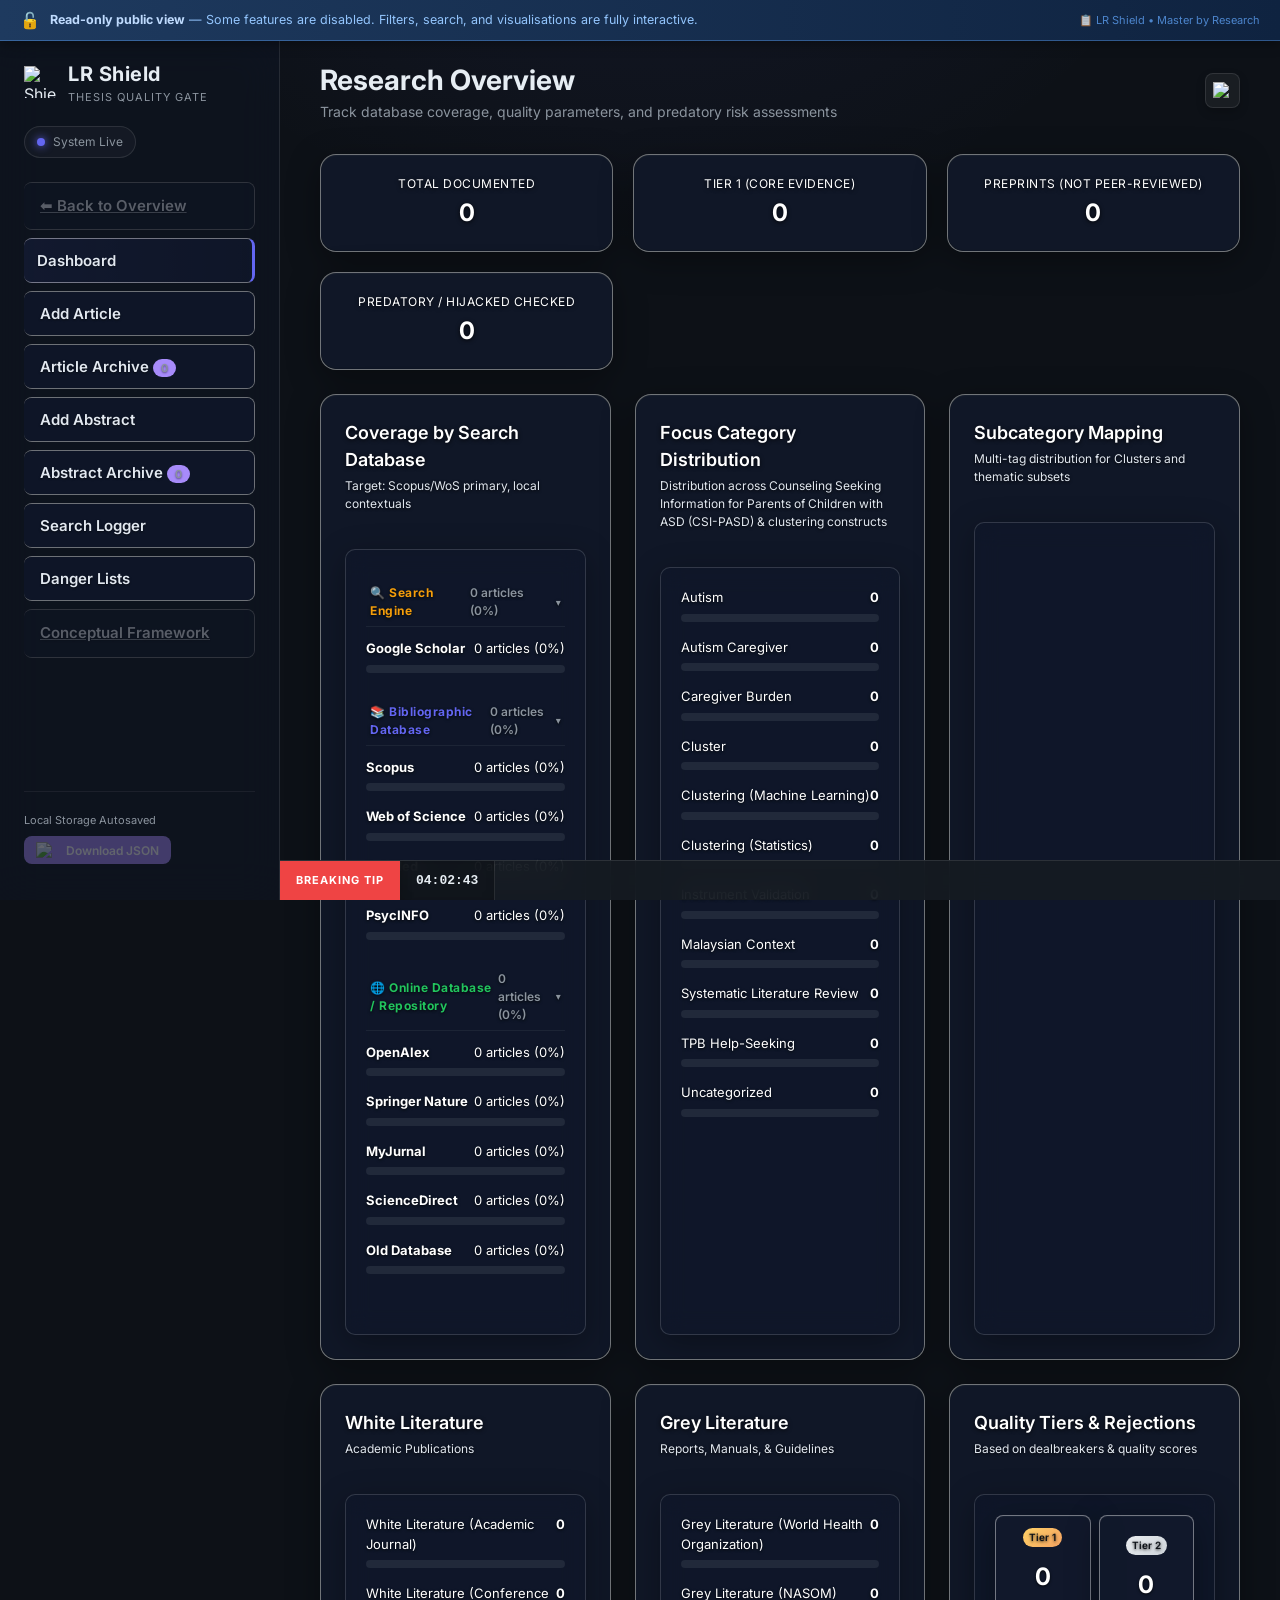
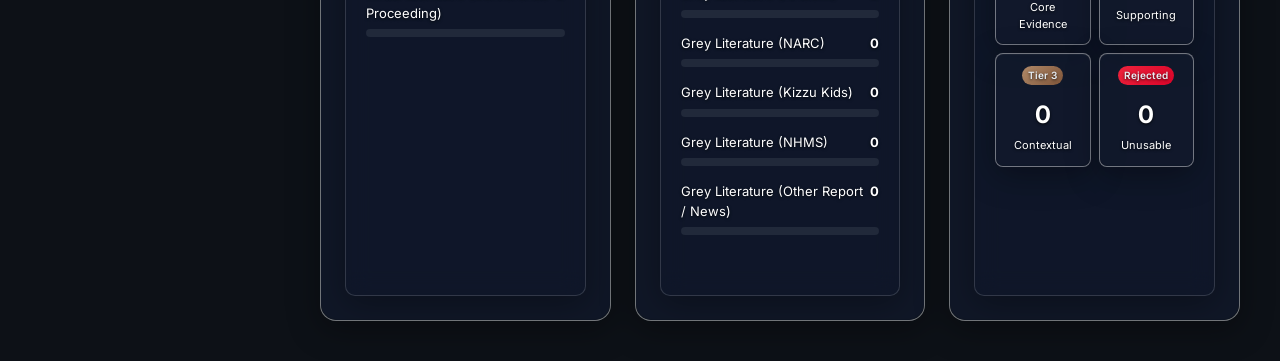
==== docs/index.html @ 157d252a "Force public docs to clear localStorage cache on load to ensure it displays auto_import.js data" ====
<!DOCTYPE html>
<html lang="en">
<head>
  <meta charset="UTF-8">
  <meta name="viewport" content="width=device-width, initial-scale=1.0">
  <meta name="description" content="LR Shield â€” Literature Review Quality Gatekeeper for systematic review screening, abstract management, and PRISMA flow tracking for Master by Research.">
  <meta name="theme-color" content="#0d1117">
  <link rel="dns-prefetch" href="https://cdnjs.cloudflare.com">
  <link rel="dns-prefetch" href="https://fonts.gstatic.com">
  <link rel="dns-prefetch" href="https://images.unsplash.com">
  <title>[Public] LR Shield - Safety & Quality Dashboard</title>
  <!-- Google Fonts -->
  <link rel="preconnect" href="https://fonts.googleapis.com">
  <link rel="preconnect" href="https://fonts.gstatic.com" crossorigin>
  <link href="https://fonts.googleapis.com/css2?family=Inter:wght@300;400;500;600;700&family=Outfit:wght@400;500;600;700;800&family=Ubuntu:wght@300;400;500;700&display=swap" rel="stylesheet">
  <!-- Stylesheet -->
  <script type="module" crossorigin>(function(){const e=document.createElement("link").relList;if(e&&e.supports&&e.supports("modulepreload"))return;for(const n of document.querySelectorAll('link[rel="modulepreload"]'))t(n);new MutationObserver(n=>{for(const i of n)if(i.type==="childList")for(const c of i.addedNodes)c.tagName==="LINK"&&c.rel==="modulepreload"&&t(c)}).observe(document,{childList:!0,subtree:!0});function a(n){const i={};return n.integrity&&(i.integrity=n.integrity),n.referrerPolicy&&(i.referrerPolicy=n.referrerPolicy),n.crossOrigin==="use-credentials"?i.credentials="include":n.crossOrigin==="anonymous"?i.credentials="omit":i.credentials="same-origin",i}function t(n){if(n.ep)return;n.ep=!0;const i=a(n);fetch(n.href,i)}})();const H=["arXiv","bioRxiv","medRxiv","PsyArXiv","SSRN","Research Square","Zenodo","Preprints.org","OSF Preprints"],F=["Academic Journals","Academic Publications","Academic Research Journals","Science Domain","Science Publishing Group","SciencePG","Sciencedomain International","WSEAS","David Publishing","OMICS Publishing Group","OMICS International","i-Manager Publications","Integrated Publishing Association","International Academic Journals","International Digital Organization for Scientific Information","IDOSI","International Journal of Scientific Research","International Journal of Research","International Journal of Advanced Research","Journal of Scientific Research and Reports","Lambert Academic Publishing","Pensee Journal","Research India Publications","Hikari Ltd","Innovare Academic Sciences","AENSI","American-Eurasian Network for Scientific Information","Global Journals Inc.","Apex Journal","Blue Eyes Intelligence Engineering","Bonfring","Clute Institute","InTechOpen","Kalyan Publishers","Medwell Journals","NobleResearch Publisher","Sciedu Press","Sphinxs Education","Zant World Press","Macrothink Institute","EconJournals","Allied Academies","Open Access Library","OALib","Austin Publishing Group","Baishideng Publishing Group","Biomedical Informatics","BioMed Research International","CENIM","Center for Promoting Ideas","Centre for Info Bio Technology","Universal Journal of Education","Horizon Research Publishing","HRMS","HRMARS"],U=["Jokull Journal","Sylwan","Wulfenia","Afinidad","Terapevticheskii Arkhiv","Kardioliya","Voprosy Kurortologii","Revue Scientifique","La PensÃ©e","Bothalia","Kisna","Caspian Journal of Applied Sciences","Management Science Letters","Information Sciences Letters","Cadernos de Geografia","Interciencia","Adalia","Emergencias","Pediatrics International (Fake)","Journal of Technology (Fake)","Texas Journal of Science (Fake)","Mitteilungen Klosterneuburg (Fake)","National Academy Science Letters (Fake)","Bradia","Vitae"],q=(window.AUTO_DATABASES||["Scopus","Web of Science","PubMed","PsycINFO","Springer Nature","MyJurnal","Google Scholar","OpenAlex"]),_=(window.AUTO_CATEGORIES||["World Health Organization (WHO)","National Autism Society of Malaysia (NASOM)","National Autism Resource Centre (NARC)","Kizzu Kids","Autism","Autism Caregiver","Clustering (Machine Learning)","Clustering (Statistics)","Malaysian Context","PDFs","TPB Help-Seeking","Virtual Counseling","Systematic Literature Review","Caregiver Burden"]),G=[{id:"log-1",query:'("autism" OR "ASD") AND ("caregiver" OR "parent") AND ("cluster analysis" OR "profiling")',database:"Scopus",date:"2026-06-01",results:142,notes:"Primary search string for caregiver phenotypes."},{id:"log-2",query:'("theory of planned behavior" OR "TPB") AND ("counseling" OR "help-seeking") AND ("caregiver")',database:"PubMed",date:"2026-06-02",results:68,notes:"Help-seeking constructs validation search."}],W=[{id:"q1",text:"Journal verified in Scopus/WoS/DOAJ",type:"indicator"},{id:"q2",text:"Not on Beall's List or hijacked journal list",type:"dealbreaker"},{id:"q3",text:"Not retracted (checked Retraction Watch)",type:"dealbreaker"},{id:"q4",text:"Author affiliations verified (legitimate institution)",type:"indicator"},{id:"q5",text:"Peer-reviewed (not a preprint server)",type:"dealbreaker"},{id:"q6",text:"Sample size adequate for methods used (n &ge; 150 recommended for clustering)",type:"indicator"},{id:"q7",text:"Statistical assumptions reported (normality, multi-collinearity, etc.)",type:"indicator"},{id:"q8",text:"Effect sizes reported (not just p-values)",type:"indicator"},{id:"q9",text:"Instruments validated for target population (e.g., Counseling Seeking Information for Parents of Children with ASD (CSI-PASD) 27-item)",type:"indicator"},{id:"q10",text:"Limitations honestly discussed",type:"indicator"},{id:"q11",text:"Recency: Published within last 10 years (or classic/foundational)",type:"indicator"}];let d=[],f=[],y={predatoryList:[...F],hijackedList:[...U],preprintList:[...H]},m={identified:250,otherSources:10,duplicatesRemoved:40,excluded:150,fullTextExcluded:45};function K(o,e){const a=[];let t,n,i;for(t=0;t<=o.length;t++)a[t]=[t];for(n=0;n<=e.length;n++)a[0][n]=n;for(t=1;t<=o.length;t++)for(n=1;n<=e.length;n++)i=o[t-1]===e[n-1]?0:1,a[t][n]=Math.min(a[t-1][n]+1,a[t][n-1]+1,a[t-1][n-1]+i);return a[o.length][e.length]}function k(o,e){const a=o.toLowerCase().trim(),t=e.toLowerCase().trim();if(a===t)return 100;const n=Math.max(a.length,t.length);if(n===0)return 100;const i=K(a,t);return(n-i)/n*100}function C(o){if(!o)return{status:"safe",reason:""};const e=o.trim().toLowerCase();for(const a of y.preprintList)if(e.includes(a.toLowerCase())||k(e,a)>85)return{status:"warning",reason:`Preprint Server detected (${a}). Marked as non-peer-reviewed by default.`};for(const a of y.hijackedList)if(e.includes(a.toLowerCase())||k(e,a)>85)return{status:"danger",reason:`Matches known hijacked journal: "${a}".`};for(const a of y.predatoryList)if(e.includes(a.toLowerCase())||k(e,a)>85)return{status:"danger",reason:`Matches Beall's List publisher registry: "${a}".`};return{status:"safe",reason:"Journal not found in predatory or hijacked registries."}}function M(o){const e=o.length,a=o.includes("q2"),t=o.includes("q3"),n=o.includes("q5");let i="Reject",c="";return!a||!t?(i="Reject",c="Violates critical safety dealbreakers (predatory or retracted status). Unusable in thesis."):n?e>=9?(i="Tier 1 (Core)",c="High quality primary literature. Highly suitable for central evidence (RO1/RO2/RO3)."):e>=6?(i="Tier 2 (Supporting)",c="Moderate quality evidence. Suitable for supporting literature or discussion cross-referencing."):e>=3?(i="Tier 3 (Contextual)",c="Lower score. Useful for background, introductory, or historical context in Chapter 1/2."):(i="Reject",c="Too few quality standards passed. Recommended to exclude."):(i="Tier 3 (Contextual)",c="Preprint / Non-peer-reviewed source. Can only be cited for broad context, never as core evidence."),{score:e,recommendedTier:i,tierDesc:c}}function V(){const o=localStorage.getItem("lr_shield_articles"),e=localStorage.getItem("lr_shield_logs"),a=localStorage.getItem("lr_shield_settings"),t=localStorage.getItem("lr_shield_prisma");o&&(d=JSON.parse(o)),e?f=JSON.parse(e):f=[...G],a&&(y=JSON.parse(a)),t&&(m=JSON.parse(t))}function h(){localStorage.setItem("lr_shield_articles",JSON.stringify(d)),localStorage.setItem("lr_shield_logs",JSON.stringify(f)),localStorage.setItem("lr_shield_settings",JSON.stringify(y)),localStorage.setItem("lr_shield_prisma",JSON.stringify(m)),$(),v(),N()}function z(){d.length>0&&d.length%10===0&&(console.log("Autobackup triggered..."),A(`lr_shield_autobackup_${d.length}_items.json`))}function A(o="lr_shield_backup.json"){const e={articles:d,searchLogs:f,settings:y,prismaMetrics:m,exportDate:new Date().toISOString()},a="data:text/json;charset=utf-8,"+encodeURIComponent(JSON.stringify(e,null,2)),t=document.createElement("a");t.setAttribute("href",a),t.setAttribute("download",o),document.body.appendChild(t),t.click(),t.remove()}window.dashFilterDb=window.dashFilterDb||null;window.dashFilterCat=window.dashFilterCat||null;window.$=$;function $(){const filteredD=d.filter(r=>{if(window.dashFilterDb&&r.database!==window.dashFilterDb)return!1;if(window.dashFilterCat&&r.category!==window.dashFilterCat)return!1;if(window.dashFilterSubcat&&(!r.subcategories||!(Array.isArray(r.subcategories) ? r.subcategories : String(r.subcategories).split(",")).map(x=>x.trim()).includes(window.dashFilterSubcat)))return!1;return!0});document.getElementById("stat-total-articles").textContent=filteredD.length,document.getElementById("nav-archive-count").textContent=d.length;const o=filteredD.filter(c=>c.tier==="Tier 1 (Core)").length;document.getElementById("stat-tier1-count").textContent=o;const e=filteredD.filter(c=>!(c.qualityChecks||[]).includes("q5")).length;document.getElementById("stat-preprint-count").textContent=e;const a=filteredD.filter(c=>(c.dangerFlags&&c.dangerFlags.status)==="danger").length;document.getElementById("stat-danger-count").textContent=a;const t=document.getElementById("stat-danger-card");a>0?t.classList.add("pulse-danger"):t.classList.remove("pulse-danger");const btnC=document.getElementById("cancel-filter-btn");if(btnC)btnC.style.display=(window.dashFilterDb||window.dashFilterCat||window.dashFilterSubcat)?"flex":"none";const btnC2=document.getElementById("cancel-filter-btn2");if(btnC2)btnC2.style.display=(window.dashFilterDb||window.dashFilterCat||window.dashFilterSubcat)?"flex":"none";const n=document.getElementById("db-coverage-list");
n.innerHTML="";
const DB_GROUPS=[
  {label:"&#128269; Search Engine",sources:["Google Scholar"],color:"#f59e0b",fillClass:"warning-fill"},
  {label:"&#128218; Bibliographic Database",sources:["Scopus","Web of Science","PubMed","PsycINFO"],color:"var(--primary)",fillClass:"primary-fill"},
  {label:"&#127760; Online Database / Repository",sources:["OpenAlex","Springer Nature","MyJurnal","ScienceDirect","Old Database"],color:"#22c55e",fillClass:"secondary-fill"}
];
const allDbs=Array.from(new Set(d.map(x=>x.database)));
DB_GROUPS.forEach(grp=>{
  const grpTotal=d.filter(I=>{
    if(window.dashFilterCat&&I.category!==window.dashFilterCat)return false;
    return grp.sources.includes(I.database);
  }).length;
  const tot=window.dashFilterCat?d.filter(I=>I.category===window.dashFilterCat).length:d.length;
  const grpPct=tot>0?Math.round(grpTotal/tot*100):0;
  const grpId="grp-"+grp.label.replace(/[^a-z0-9]/gi,"-");
  n.innerHTML+=`<div class="db-group-header" onclick="var el=document.getElementById('${grpId}');el.style.display=el.style.display==='none'?'block':'none';var arr=this.querySelector('.grp-arrow');arr.textContent=el.style.display==='none'?'&#9656;':'&#9662;';" style="display:flex;justify-content:space-between;align-items:center;padding:10px 4px 6px;cursor:pointer;border-bottom:1px solid var(--border-dark);margin-bottom:8px;margin-top:4px;user-select:none;"><span style="font-family:var(--font-heading);font-size:12px;font-weight:700;color:${grp.color};letter-spacing:0.5px;">${grp.label}</span><span style="display:flex;gap:8px;align-items:center;font-size:12px;color:var(--text-muted);font-weight:600;">${grpTotal} articles (${grpPct}%)<span class="grp-arrow" style="font-size:10px;">&#9662;</span></span></div><div id="${grpId}" style="margin-bottom:4px;">`;
  grp.sources.forEach(c=>{
    const s=d.filter(I=>{if(window.dashFilterCat&&I.category!==window.dashFilterCat)return false;return I.database===c}).length;
    const l=tot>0?s/tot*100:0;
    const sel=window.dashFilterDb===c;
    const op=(window.dashFilterDb&&!sel)?"0.4":"1";
    const bd=sel?"border-left: 4px solid var(--primary); background: rgba(255,255,255,0.05); padding-left: 8px;":"";
    n.innerHTML+=`
      <div class="progress-container" data-db="${c}" style="cursor: pointer; transition: all 0.2s; opacity: ${op}; ${bd}" onmouseover="this.style.transform='translateX(4px)'" onmouseout="this.style.transform='translateX(0)'" onclick="window.dashFilterDb = window.dashFilterDb === '${c}' ? null : '${c}'; window.$();">
        <div class="progress-header">
          <strong>${c}</strong>
          <span>${s} articles (${Math.round(l)}%)</span>
        </div>
        <div class="progress-track">
          <div class="progress-fill ${grp.fillClass}" style="width: ${l}%"></div>
        </div>
      </div>
    `;
  });
  n.innerHTML+='</div>';
});
    window.dashFilterSubcat=window.dashFilterSubcat||null;
    const subcatSet = new Set();
    d.forEach(u => {
      if(u.subcategories){
        (Array.isArray(u.subcategories) ? u.subcategories : String(u.subcategories).split(",")).forEach(sub => {
          const s = sub.trim();
          if(s) subcatSet.add(s);
        });
      }
    });
    const subList = Array.from(subcatSet).sort();
    const subDiv = document.getElementById("subcategory-distribution-list");
    if(subDiv) {
      subDiv.innerHTML = "";
      subList.forEach(c => {
        const matches = d.filter(u => {
          if(window.dashFilterDb && u.database!==window.dashFilterDb) return false;
          if(window.dashFilterCat && u.category!==window.dashFilterCat) return false;
          return u.subcategories && (Array.isArray(u.subcategories) ? u.subcategories : String(u.subcategories).split(',')).map(x=>x.trim()).includes(c);
        });
        const s = matches.length;
        if(s===0 && !window.dashFilterSubcat) return;
        const tot = window.dashFilterCat ? d.filter(I=>I.category===window.dashFilterCat).length : window.dashFilterDb ? d.filter(I=>I.database===window.dashFilterDb).length : d.length;
        const l = tot>0 ? (s/tot)*100 : 0;
        const sel = window.dashFilterSubcat===c;
        const op = (window.dashFilterSubcat&&!sel)?"0.4":"1";
        const bd = sel?"border-left: 4px solid var(--secondary); background: rgba(255,255,255,0.05); padding-left: 8px;":"";
        subDiv.innerHTML += `
        <div class="progress-container" data-subcat="${c}" style="cursor: pointer; transition: all 0.2s; opacity: ${op}; ${bd}" onmouseover="this.style.transform='translateX(4px)'" onmouseout="this.style.transform='translateX(0)'" onclick="window.dashFilterSubcat = window.dashFilterSubcat === '${c}' ? null : '${c}'; window.$();">
          <div class="progress-header">
            <span>${c}</span>
            <strong>${s}</strong>
          </div>
          <div class="progress-track">
            <div class="progress-fill primary-fill" style="width: ${l}%"></div>
          </div>
        </div>
        `;
      });
    }
    const i=document.getElementById("category-distribution-list");i.innerHTML="",(window.AUTO_CATEGORIES||["Autism","Autism Caregiver","Cluster","Clustering (Machine Learning)","Clustering (Statistics)","Content Validity","Face Validity","Malaysian Context","TPB Help-Seeking","Uncategorized","Virtual Counseling","Systematic Literature Review","Caregiver Burden"]).forEach(c=>{const s=d.filter(u=>{if(window.dashFilterDb&&u.database!==window.dashFilterDb)return!1;return u.category===c}).length,tot=window.dashFilterDb?d.filter(I=>I.database===window.dashFilterDb).length:d.length,l=tot>0?s/tot*100:0,sel=window.dashFilterCat===c,op=(window.dashFilterCat&&!sel)?"0.4":"1",bd=sel?"border-left: 4px solid var(--warning); background: rgba(255,255,255,0.05); padding-left: 8px;":"";i.innerHTML+=`
      <div class="progress-container" data-cat="${c}" style="cursor: pointer; transition: all 0.2s; opacity: ${op}; ${bd}" onmouseover="this.style.transform='translateX(4px)'" onmouseout="this.style.transform='translateX(0)'" onclick="window.dashFilterCat = window.dashFilterCat === '${c}' ? null : '${c}'; window.$();">
        <div class="progress-header">
          <span>${c}</span>
          <strong>${s}</strong>
        </div>
        <div class="progress-track">
          <div class="progress-fill warn-fill" style="width: ${l}%"></div>
        </div>
      </div>
    `})
    // Custom White Lit / Grey Lit Logic
    const whiteLitEl = document.getElementById("white-lit-list");
    const greyLitEl = document.getElementById("grey-lit-list");
    if(whiteLitEl) {
        whiteLitEl.innerHTML = "";
        let whiteTypes = window.AUTO_LIT_TYPES ? window.AUTO_LIT_TYPES.filter(t => t.includes("White")) : ["White Literature (Academic Journal)", "White Literature (Conference Proceeding)"];
        whiteTypes.forEach(c => {
            const count = d.filter(u => u.litType === c).length;
            const tot = d.length;
            const pct = tot > 0 ? (count / tot) * 100 : 0;
            whiteLitEl.innerHTML += `<div class="progress-container"><div class="progress-header"><span>${c}</span><strong>${count}</strong></div><div class="progress-track"><div class="progress-fill primary-fill" style="width: ${pct}%"></div></div></div>`;
        });
    }
    if(greyLitEl) {
        greyLitEl.innerHTML = "";
        let greyTypes = window.AUTO_LIT_TYPES ? window.AUTO_LIT_TYPES.filter(t => t.includes("Grey")) : ["Grey Literature (World Health Organization)", "Grey Literature (NASOM)", "Grey Literature (NARC)", "Grey Literature (Kizzu Kids)", "Grey Literature (NHMS)", "Grey Literature (Other Report / News)"];
        greyTypes.forEach(c => {
            const count = d.filter(u => u.litType === c).length;
            const tot = d.length;
            const pct = tot > 0 ? (count / tot) * 100 : 0;
            greyLitEl.innerHTML += `<div class="progress-container"><div class="progress-header"><span>${c}</span><strong>${count}</strong></div><div class="progress-track"><div class="progress-fill secondary-fill" style="width: ${pct}%"></div></div></div>`;
        });
    }
    ;document.getElementById("tier-1-num").textContent=o,document.getElementById("tier-2-num").textContent=filteredD.filter(c=>c.tier==="Tier 2 (Supporting)").length,document.getElementById("tier-3-num").textContent=filteredD.filter(c=>c.tier==="Tier 3 (Contextual)").length,document.getElementById("tier-reject-num").textContent=filteredD.filter(c=>c.tier==="Reject").length,Y()}function Y(){ try { document.getElementById("prisma-identified").value=m.identified,document.getElementById("prisma-other").value=m.otherSources,document.getElementById("prisma-duplicates").value=m.duplicatesRemoved,document.getElementById("prisma-excluded").value=m.excluded,document.getElementById("prisma-full-excluded").value=m.fullTextExcluded;const e=parseInt(m.identified)+parseInt(m.otherSources)-parseInt(m.duplicatesRemoved),t=e-parseInt(m.excluded)-parseInt(m.fullTextExcluded);document.getElementById("val-prisma-id").textContent=m.identified,document.getElementById("val-prisma-other").textContent=m.otherSources,document.getElementById("val-prisma-dups").textContent=m.duplicatesRemoved,document.getElementById("val-prisma-screened").textContent=e,document.getElementById("val-prisma-excl").textContent=m.excluded,document.getElementById("val-prisma-assessed").textContent=e,document.getElementById("val-prisma-inc").textContent=t } catch(e) { console.warn("PRISMA elements missing", e); } }function Q(){const o=document.getElementById("checklist-dealbreakers"),e=document.getElementById("checklist-indicators");o.innerHTML="",e.innerHTML="",W.forEach(a=>{const t=`
      <label class="check-item" data-id="${a.id}">
        <input type="checkbox" class="quality-checkbox" value="${a.id}">
        <span>${a.text}</span>
      </label>
    `;a.type==="dealbreaker"?o.innerHTML+=t:e.innerHTML+=t}),document.querySelectorAll(".quality-checkbox").forEach(a=>{a.addEventListener("change",t=>{const n=t.target.closest(".check-item");t.target.checked?n.classList.add("checked"):n.classList.remove("checked"),T()})})}function T(){const o=Array.from(document.querySelectorAll(".quality-checkbox:checked")).map(i=>i.value),e=M(o);document.getElementById("calc-current-score").textContent=`${e.score} / 11`;const a=document.getElementById("calc-recommended-tier");a.textContent=e.recommendedTier;const t=document.getElementById("calc-tier-desc");t.textContent=e.tierDesc;const n=document.getElementById("calc-verdict-box");n.className="calc-verdict-box",e.recommendedTier==="Tier 1 (Core)"?n.classList.add("verdict-t1"):e.recommendedTier==="Tier 2 (Supporting)"?n.classList.add("verdict-t2"):e.recommendedTier==="Tier 3 (Contextual)"?n.classList.add("verdict-t3"):n.classList.add("verdict-reject")}
window.archiveSortCol = null;
window.archiveSortAsc = true;
window.setArchiveSort = function(col) {
    if (window.archiveSortCol === col) {
        window.archiveSortAsc = !window.archiveSortAsc;
    } else {
        window.archiveSortCol = col;
        window.archiveSortAsc = true;
    }
    // Update headers UI
    document.querySelectorAll('.sort-icon').forEach(el => el.innerHTML = '&#8693;');
    const activeHeader = document.getElementById('sort-icon-' + col);
    if(activeHeader) {
        activeHeader.innerHTML = window.archiveSortAsc ? '&#9652;' : '&#9662;';
        activeHeader.style.color = 'var(--primary)';
    }
    v();
};

function v(){const o=document.getElementById("articles-table-body"),e=document.getElementById("empty-table-state");o.innerHTML="";const a=document.getElementById("archive-search").value.toLowerCase().trim(),t=document.getElementById("filter-database").value,n=document.getElementById("filter-category").value,i=document.getElementById("filter-tier").value,c=d.filter(r=>{if(t&&r.database!==t||n&&r.category!==n||i&&r.tier!==i&&(i==="Reject"&&r.tier!=="Reject"||i!=="Reject"&&r.tier==="Reject"||r.tier!==i))return!1;if(a){const s=r.title.toLowerCase().includes(a),l=r.authors.toLowerCase().includes(a),u=r.journal.toLowerCase().includes(a),g=r.doi&&r.doi.toLowerCase().includes(a);if(!s&&!l&&!u&&!g)return!1}return!0});
    if(window.archiveSortCol) {
        c.sort((A,B) => {
            let valA = '', valB = '';
            if(window.archiveSortCol === 'title') { valA = A.title.toLowerCase(); valB = B.title.toLowerCase(); }
            else if(window.archiveSortCol === 'year') { valA = parseInt(A.year) || 0; valB = parseInt(B.year) || 0; }
            else if(window.archiveSortCol === 'database') { valA = A.database.toLowerCase(); valB = B.database.toLowerCase(); }
            else if(window.archiveSortCol === 'tier') { valA = A.tier.toLowerCase(); valB = B.tier.toLowerCase(); }
            if (valA < valB) return window.archiveSortAsc ? -1 : 1;
            if (valA > valB) return window.archiveSortAsc ? 1 : -1;
            return 0;
        });
    }
c.length===0?e.style.display="flex":(e.style.display="none",(()=>{let hStr="";c.forEach((r,idx)=>{let s="t3-badge";r.tier==="Tier 1 (Core)"&&(s="t1-badge"),r.tier==="Tier 2 (Supporting)"&&(s="t2-badge"),r.tier==="Reject"&&(s="reject-badge");let l="";(r.dangerFlags&&r.dangerFlags.status)==="danger"?l=`<span class="badge flagged-predatory" title="${r.dangerFlags.reason}"><img class="badge-emoji" src="https://fonts.gstatic.com/s/e/notoemoji/latest/1f6ab/512.png" alt="Predatory" style="width: 12px; height: 12px; vertical-align: middle; margin-right: 4px;"> Predatory Publisher</span>`:(r.dangerFlags&&r.dangerFlags.status)==="warning"&&(l='<span class="badge flagged-preprint" style="background: rgba(245,158,11,0.1); border: 1px solid var(--warning); color: var(--warning); margin-right: 4px;"><img class="badge-emoji" src="https://fonts.gstatic.com/s/e/notoemoji/latest/1f4dd/512.png" alt="Preprint" style="width: 12px; height: 12px; vertical-align: middle; margin-right: 4px;"> Preprint</span>'),hStr+=`
        <tr>
          <td style="font-weight: 700; color: var(--text-muted); text-align: center;">${idx + 1}</td>
          <td>
            <div class="art-main-info">
              <span class="art-title-text">${r.title}</span>
              <span class="art-authors-text">${r.authors}</span>
              ${l}
            </div>
          </td>
          <td>
            <div class="art-journal-text">${r.journal}</div>
            <small style="color: var(--text-muted)">Year: ${r.year} | DOI: ${r.doi||"N/A"}</small>
          </td>
          <td>
            <span class="art-tag tag-db">${r.database}</span>
            <span class="art-tag tag-cat">${r.category}</span>
            ${r.subcategories ? (Array.isArray(r.subcategories) ? r.subcategories : String(r.subcategories).split(",")).filter(x=>x.trim()).map(sub => `<span class="art-tag" style="background-color:rgba(236,72,153,0.1);color:#ec4899;border:1px solid rgba(236,72,153,0.3)">${sub.trim()}</span>`).join('') : ''}
          </td>
          <td>
            <span class="badge ${s}">${r.tier}</span>
            <div style="font-size: 11px; margin-top: 4px; color: var(--text-muted)">Checks: ${r.qualityScore}/11</div>
          </td>
          <td>
            <div class="action-links">
              <button class="action-link edit" data-id="${r.id}" disabled style="opacity:0.35;cursor:not-allowed;pointer-events:none;" title="Not available in public view">Edit</button>
              <button class="action-link delete" data-id="${r.id}" disabled style="opacity:0.35;cursor:not-allowed;pointer-events:none;" title="Not available in public view">Delete</button>
            </div>
          </td>
        </tr>
      `});o.innerHTML=hStr;})(),document.querySelectorAll(".action-link.edit").forEach(r=>{r.addEventListener("click",s=>{const l=s.target.getAttribute("data-id");Z(l)})}),document.querySelectorAll(".action-link.delete").forEach(r=>{r.addEventListener("click",s=>{const l=s.target.getAttribute("data-id");X(l)})}))}function X(o){confirm("Are you sure you want to delete this article record?")&&(d=d.filter(e=>e.id!==o),h())}function Z(o){const e=d.find(t=>t.id===o);if(!e)return;S("add-article"),document.getElementById("edit-article-id").value=e.id,document.getElementById("art-title").value=e.title,document.getElementById("art-authors").value=e.authors,document.getElementById("art-journal").value=e.journal,document.getElementById("art-year").value=e.year,document.getElementById("art-doi").value=e.doi,document.getElementById("art-database").value=e.database,document.getElementById("art-category").value=e.category,document.getElementById("art-notes").value=e.notes||"",document.getElementById("form-action-title").innerHTML='<img class="header-emoji" src="https://fonts.gstatic.com/s/e/notoemoji/latest/1f4dd/512.png" alt="Edit"> Edit Article Record',document.querySelectorAll(".quality-checkbox").forEach(t=>{(e.qualityChecks||[]).includes(t.value)?(t.checked=!0,t.closest(".check-item").classList.add("checked")):(t.checked=!1,t.closest(".check-item").classList.remove("checked"))});const a=C(e.journal);O(a),T()}function O(o){const e=document.getElementById("journal-danger-alert");o.status==="danger"?(e.className="journal-alert danger-banner",e.textContent=o.reason,e.style.display="block"):o.status==="warning"?(e.className="journal-alert warning-banner",e.textContent=o.reason,e.style.display="block"):(e.className="journal-alert safe-banner",e.textContent=o.reason,e.style.display="block")}function N(){const o=document.getElementById("search-logs-table-body");o.innerHTML="",f.forEach(e=>{o.innerHTML+=`
      <tr>
        <td>
          <code style="display: block; background: rgba(255,255,255,0.02); padding: 6px; border-radius: 4px; font-size: 11px;">${e.query}</code>
          ${e.notes?`<small style="color: var(--text-muted); display: block; margin-top: 4px;">Notes: ${e.notes}</small>`:""}
        </td>
        <td><span class="art-tag tag-db">${e.database}</span></td>
        <td><small style="color: var(--text-muted)">${e.date}</small></td>
        <td><strong>${e.results}</strong></td>
        <td>
          <button class="action-link delete" style="color: var(--danger)" data-log-id="${e.id}">Delete</button>
        </td>
      </tr>
 `}),document.querySelectorAll("[data-log-id]").forEach(e=>{e.addEventListener("click",a=>{const t=a.target.getAttribute("data-log-id");f=f.filter(n=>n.id!==t),h()})})}function S(o){document.querySelectorAll(".panel").forEach(i=>i.classList.remove("active")),document.querySelectorAll(".nav-btn").forEach(i=>i.classList.remove("active"));const e=document.getElementById(`panel-${o}`);e&&e.classList.add("active");const a=document.querySelector(`[data-target="${o}"]`);a&&a.classList.add("active");const t=document.getElementById("page-title"),n=document.getElementById("page-subtitle");o==="dashboard"?(t.textContent="Research Overview",n.textContent="Track database coverage, quality parameters, and predatory risk assessments"):o==="add-article"?(t.textContent="Article Gatekeeper",n.textContent="Screen and index articles before adding them to your thesis files"):o==="articles-list"?(t.textContent="Thesis Article Archive",n.textContent="Audited and approved literature review catalog"):o==="search-logs"?(t.textContent="Search Strategy Logger",n.textContent="Document database queries and result counts for reproducibility"):o==="settings"&&(t.textContent="Safety Configurations",n.textContent="Customize warning filters and backup local databases")}function ee(){if(d.length===0){alert("No articles to export.");return}const e=[["ID","Title","Authors","Journal","Year","DOI","Database","Category","Quality Score","Tier","Date Added","Notes"].join(",")];d.forEach(i=>{const c=[i.id,`"${i.title.replace(/"/g,'""')}"`,`"${i.authors.replace(/"/g,'""')}"`,`"${i.journal.replace(/"/g,'""')}"`,i.year,`"${(i.doi||"").replace(/"/g,'""')}"`,i.database,i.category,i.qualityScore,i.tier,i.dateAdded,`"${(i.notes||"").replace(/\n/g," ").replace(/"/g,'""')}"`];e.push(c.join(","))});const a="data:text/csv;charset=utf-8,"+e.join('\n'),t=encodeURI(a),n=document.createElement("a");n.setAttribute("href",t),n.setAttribute("download","lr_matrix_autism_caregiver.csv"),document.body.appendChild(n),n.click(),n.remove()}document.addEventListener("DOMContentLoaded",()=>{V();const o=localStorage.getItem("lr_shield_theme")||"dark",e=document.getElementById("theme-toggle-icon");o==="light"?(document.body.classList.add("light-theme"),e&&(e.src="https://fonts.gstatic.com/s/e/notoemoji/latest/2600_fe0f/512.png",e.alt="Light Mode")):(document.body.classList.remove("light-theme"),e&&(e.src="https://fonts.gstatic.com/s/e/notoemoji/latest/1f319/512.png",e.alt="Dark Mode"));const a=document.getElementById("theme-toggle");a&&a.addEventListener("click",()=>{const r=document.body.classList.toggle("light-theme"),s=document.getElementById("theme-toggle-icon");r?(localStorage.setItem("lr_shield_theme","light"),s&&(s.src="https://fonts.gstatic.com/s/e/notoemoji/latest/2600_fe0f/512.png",s.alt="Light Mode")):(localStorage.setItem("lr_shield_theme","dark"),s&&(s.src="https://fonts.gstatic.com/s/e/notoemoji/latest/1f319/512.png",s.alt="Dark Mode"))}),["art-database","log-database","filter-database","abs-database","abs-filter-db"].forEach(r=>{const s=document.getElementById(r);s&&q.forEach(l=>{s.innerHTML+=`<option value="${l}">${l}</option>`})}),["art-category","filter-category","abs-category","abs-filter-cat"].forEach(r=>{const s=document.getElementById(r);s&&(window.AUTO_CATEGORIES||_).forEach(l=>{s.innerHTML+=`<option value="${l}">${l}</option>`})}),Q(),$(),v(),N(),document.getElementById("settings-predatory-list").value=y.predatoryList.join('\n'),document.getElementById("settings-hijacked-list").value=y.hijackedList.join('\n'),document.querySelectorAll(".nav-btn").forEach(r=>{r.addEventListener("click",s=>{const l=s.currentTarget.getAttribute("data-target");if(l){S(l);l==="add-article"&&!document.getElementById("edit-article-id").value&&(document.getElementById("article-form").reset(),document.getElementById("edit-article-id").value="",document.getElementById("form-action-title").innerHTML='Document New Found Article',document.getElementById("journal-danger-alert").style.display="none",document.querySelectorAll(".check-item").forEach(u=>u.classList.remove("checked")),T())}})}),document.getElementById("btn-cancel-form").addEventListener("click",()=>{S("dashboard")});let i=null;document.getElementById("art-journal").addEventListener("input",r=>{const s=document.getElementById("journal-check-spinner");s.style.display="block",clearTimeout(i),i=setTimeout(()=>{const l=r.target.value,u=C(l);O(u),s.style.display="none"},400)}),document.getElementById("art-title").addEventListener("blur",r=>{const s=r.target.value.toLowerCase().trim(),l=document.getElementById("duplicate-title-warning");s&&d.some(u=>u.title.toLowerCase().trim()===s&&u.id!==document.getElementById("edit-article-id").value)?l.style.display="block":l.style.display="none"}),document.getElementById("art-doi").addEventListener("blur",r=>{const s=r.target.value.toLowerCase().trim().replace(/https?:\/\/doi\.org\//,""),l=document.getElementById("duplicate-doi-warning");s&&d.some(u=>(u.doi||"").toLowerCase().trim().replace(/https?:\/\/doi\.org\//,"")===s&&u.id!==document.getElementById("edit-article-id").value)?l.style.display="block":l.style.display="none"}),document.getElementById("article-form").addEventListener("submit",r=>{r.preventDefault();const s=document.getElementById("edit-article-id").value,l=document.getElementById("art-title").value.trim(),u=document.getElementById("art-authors").value.trim(),g=document.getElementById("art-journal").value.trim(),I=parseInt(document.getElementById("art-year").value),E=document.getElementById("art-doi").value.trim(),w=document.getElementById("art-database").value,j=document.getElementById("art-category").value,R=document.getElementById("art-notes").value.trim(),B=Array.from(document.querySelectorAll(".quality-checkbox:checked")).map(p=>p.value),b=M(B),D=C(g),L=E.toLowerCase().trim().replace(/https?:\/\/doi\.org\//,"");if(d.some(p=>p.id!==s&&(p.title.toLowerCase().trim()===l.toLowerCase().trim()||L&&(p.doi||"").toLowerCase().trim().replace(/https?:\/\/doi\.org\//,"")===L))){const p=d.find(P=>P.title.toLowerCase().trim()===l.toLowerCase().trim()||L&&(P.doi||"").toLowerCase().trim().replace(/https?:\/\/doi\.org\//,"")===L),x=document.getElementById("duplicate-modal"),J=document.getElementById("duplicate-details");J.innerHTML=`
        <div class="dup-item-box">
          <strong>Title:</strong> ${p.title}<br>
          <strong>Journal:</strong> ${p.journal} (${p.year})<br>
          <strong>DOI:</strong> ${p.doi||"N/A"}<br>
          <strong>Database logged:</strong> ${p.database}
        </div>
        <p style="margin-top: 12px; color: var(--warning)">You cannot save duplicates. Please modify the title or DOI to continue, or close to discard.</p>
      `,x.classList.add("active");return}if(s){const p=d.findIndex(x=>x.id===s);p!==-1&&(d[p]={...d[p],title:l,authors:u,journal:g,year:I,doi:E,database:w,category:j,notes:R,qualityChecks:B,qualityScore:b.score,tier:b.recommendedTier,dangerFlags:D})}else{const p={id:"art-"+Date.now(),title:l,authors:u,journal:g,year:I,doi:E,database:w,category:j,notes:R,qualityChecks:B,qualityScore:b.score,tier:b.recommendedTier,dangerFlags:D,dateAdded:new Date().toISOString().split("T")[0]};d.push(p)}h(),z(),document.getElementById("article-form").reset(),document.getElementById("edit-article-id").value="",document.querySelectorAll(".check-item").forEach(p=>p.classList.remove("checked")),document.getElementById("journal-danger-alert").style.display="none",S("articles-list")}),document.getElementById("btn-close-dup-modal").addEventListener("click",()=>{document.getElementById("duplicate-modal").classList.remove("active")}),document.getElementById("archive-search").addEventListener("input",v),document.getElementById("filter-database").addEventListener("change",v),document.getElementById("filter-category").addEventListener("change",v),document.getElementById("filter-tier").addEventListener("change",v),document.getElementById("btn-clear-filters").addEventListener("click",()=>{document.getElementById("archive-search").value="",document.getElementById("filter-database").value="",document.getElementById("filter-category").value="",document.getElementById("filter-tier").value="",v()}),document.getElementById("btn-export-csv").addEventListener("click",ee),document.getElementById("search-log-form").addEventListener("submit",r=>{r.preventDefault();const s=document.getElementById("log-query").value.trim(),l=document.getElementById("log-database").value,u=document.getElementById("log-date").value,g=parseInt(document.getElementById("log-results").value),I=document.getElementById("log-notes").value.trim(),E={id:"log-"+Date.now(),query:s,database:l,date:u,results:g,notes:I};f.push(E),h(),document.getElementById("search-log-form").reset(),document.getElementById("log-date").value=new Date().toISOString().split("T")[0]}),document.getElementById("log-date").value=new Date().toISOString().split("T")[0],document.getElementById("settings-predatory-list").addEventListener("blur",r=>{const s=r.target.value.split('\n').map(l=>l.trim()).filter(l=>l.length>0);y.predatoryList=s,h()}),document.getElementById("settings-hijacked-list").addEventListener("blur",r=>{const s=r.target.value.split('\n').map(l=>l.trim()).filter(l=>l.length>0);y.hijackedList=s,h()}),document.getElementById("btn-export-backup").addEventListener("click",()=>{A("lr_shield_complete_backup.json")}),document.getElementById("btn-quick-backup").addEventListener("click",()=>{A("lr_shield_quick_backup.json")}),document.getElementById("import-backup-file").addEventListener("change",r=>{const s=r.target.files[0];if(!s)return;const l=new FileReader;l.onload=function(u){try{const g=JSON.parse(u.target.result);g.articles&&g.searchLogs&&g.settings?(d=g.articles,f=g.searchLogs,y=g.settings,g.prismaMetrics&&(m=g.prismaMetrics),h(),alert("Database restored successfully!"),location.reload()):alert("Invalid backup file schema.")}catch(g){alert("Failed to parse backup JSON file: "+g.message)}},l.readAsText(s)}),document.getElementById("btn-clear-db").addEventListener("click",()=>{confirm("ðŸš¨ CRITICAL WARNING: This will permanently delete all logged articles and search log history! Are you absolutely sure?")&&(localStorage.removeItem("lr_shield_articles"),localStorage.removeItem("lr_shield_logs"),localStorage.removeItem("lr_shield_settings"),localStorage.removeItem("lr_shield_prisma"),alert("Local database wiped clean."),location.reload())}),["prisma-identified","prisma-other","prisma-duplicates","prisma-excluded","prisma-full-excluded"].forEach(r=>{const el = document.getElementById(r); if(el) el.addEventListener("input",()=>{m.identified=parseInt(document.getElementById("prisma-identified").value)||0,m.otherSources=parseInt(document.getElementById("prisma-other").value)||0,m.duplicatesRemoved=parseInt(document.getElementById("prisma-duplicates").value)||0,m.excluded=parseInt(document.getElementById("prisma-excluded").value)||0,m.fullTextExcluded=parseInt(document.getElementById("prisma-full-excluded").value)||0,h()})});window.__addBridgeArticles=function(){
    if(window.AUTO_IMPORT_ARTICLES&&window.AUTO_IMPORT_ARTICLES.length>0){
        let manualArticles = d.filter(e => (e.title || e._filename) && !window.AUTO_IMPORT_ARTICLES.some(i => i.title && e.title && i.title.toLowerCase().trim() === e.title.toLowerCase().trim()));
        let c = 0;
        window.AUTO_IMPORT_ARTICLES.forEach(i => {
            let existing = d.find(e => e._filename === i._filename || (e.title && i.title && e.title.toLowerCase().trim() === i.title.toLowerCase().trim()));
            if(existing) {
                let oldNotes=existing.notes||"";
                if(!oldNotes.includes("EXTRACTED ABSTRACT") && i.notes.includes("EXTRACTED ABSTRACT")){
                    existing.notes = oldNotes + "\n\n" + i.notes;
                }
            } else {
                d.push(i);
                c++;
            }
        });
        
        let newD = d.filter(e => e.title || e._filename);
        if(c>0 || d.length !== newD.length){
            d = newD;
            localStorage.setItem("lr_shield_articles", JSON.stringify(d));
            setTimeout(()=>{h();},500);
        }
    }
};window.__addBridgeArticles();});</script>
   <style rel="stylesheet" crossorigin>:root{--overlay-bg: rgba(255,255,255,0.03);--overlay-hover: rgba(255,255,255,0.05);--overlay-track: rgba(255,255,255,0.08);--modal-bg: #161b22;--btn-text: #ffffff;--bg-deep: #0d1117;--bg-card: rgba(22, 27, 34, 0.90);--bg-card-hover: rgba(28, 34, 48, 0.95);--border-light: rgba(255,255,255,0.10);--border-dark: rgba(255,255,255,0.06);--primary: #6366f1;--primary-hover: #7c7ff5;--primary-rgb: 99, 102, 241;--secondary: #a78bfa;--accent: #38bdf8;--warning: hsl(38, 92%, 50%);--danger: hsl(348, 83%, 55%);--danger-pulse: rgba(239, 35, 60, 0.4);--text-light: #e6edf3;--text-muted: #8b949e;--text-dark: #0d1117;--font-heading: "Space Grotesk", "Inter", system-ui, sans-serif;--font-body: "Inter", system-ui, sans-serif;--grad-t1: linear-gradient(135deg, #ffd166, #f4a261);--grad-t2: linear-gradient(135deg, #e9ecef, #ced4da);--grad-t3: linear-gradient(135deg, #b08968, #7f5539);--grad-reject: linear-gradient(135deg, #ef233c, #d90429)}body.light-theme{background-color: #f1f5f9 !important; background-image: radial-gradient(circle 800px at var(--mouse-x, 50%) var(--mouse-y, -20%), rgba(79,70,229,0.06) 0%, transparent 80%) !important; --overlay-bg: rgba(0,0,0,0.03);--overlay-hover: rgba(0,0,0,0.05);--overlay-track: rgba(0,0,0,0.08);--modal-bg: #ffffff;--bg-deep: #f1f5f9;--bg-card: rgba(255, 255, 255, 0.90);--bg-card-hover: rgba(255, 255, 255, 0.98);--border-light: rgba(0, 0, 0, 0.10);--border-dark: rgba(0, 0, 0, 0.06);--primary: #4f46e5;--primary-hover: #4338ca;--primary-rgb: 79, 70, 229;--secondary: #7e22ce;--accent: #0284c7;--warning: hsl(38, 92%, 45%);--danger: hsl(348, 83%, 45%);--text-light: #0f172a;--text-muted: #475569;--text-dark: #f1f5f9}*{box-sizing:border-box;margin:0;padding:0;scrollbar-width:thin;scrollbar-color:rgba(255,255,255,.1) transparent}body{font-family:var(--font-body);background-color:var(--bg-deep);color:var(--text-light);overflow-x:hidden;line-height:1.5;-webkit-font-smoothing:antialiased;transition:background-color .4s ease,color .4s ease;background-image:radial-gradient(circle 800px at var(--mouse-x, 50%) var(--mouse-y, -20%), rgba(99,102,241,0.12) 0%, transparent 80%);}.app-container{display:flex;min-height:100vh}.sidebar{width:280px;background-color:#0f172a66;backdrop-filter:blur(20px);-webkit-backdrop-filter:blur(20px);border-right:1px solid var(--border-light);padding:24px;display:flex;flex-direction:column;position:fixed;height:100vh;z-index:100;transition:background-color .4s ease}body.light-theme .sidebar{background-color:#fff6}.sidebar-brand{display:flex;align-items:center;gap:12px;margin-bottom:20px}.sidebar-live-container{display:flex;justify-content:flex-start;margin-bottom:24px}.brand-logo{width:32px;height:32px;object-fit:contain}.brand-text h1{font-family:var(--font-heading);font-size:20px;font-weight:700;letter-spacing:.5px}.brand-text p{color:var(--text-muted);font-size:11px;text-transform:uppercase;letter-spacing:1px}.sidebar-nav{display:flex;flex-direction:column;gap:8px;flex:1}.nav-btn{background:none;border:none;color:var(--text-muted);padding:12px 16px;font-family:var(--font-heading);font-size:15px;font-weight:500;text-align:left;border-radius:8px;cursor:pointer;display:flex;align-items:center;gap:12px;transition:all .25s cubic-bezier(.4,0,.2,1)}.nav-btn:hover{background-color:var(--overlay-hover);color:var(--text-light)}.nav-btn.active{background:linear-gradient(90deg,rgba(var(--primary-rgb),.15),rgba(var(--primary-rgb),.03));color:var(--primary);border-left:3px solid var(--primary);padding-left:13px}.nav-icon{width:20px;height:20px;object-fit:contain}.badge{font-size:11px;padding:2px 8px;border-radius:20px;font-weight:600;background-color:var(--secondary);color:var(--text-muted)}.nav-btn.active .badge{background-color:var(--primary);color:var(--btn-text)}.sidebar-footer{margin-top:auto;border-top:1px solid var(--border-dark);padding-top:20px}.backup-quick p{font-size:11px;color:var(--text-muted);margin-bottom:8px}.main-content{margin-left:280px;flex:1;padding:40px;min-width:0}.content-header{display:flex;justify-content:space-between;align-items:center;margin-bottom:32px}.header-title h2{font-family:var(--font-heading);font-size:28px;font-weight:700}.header-title p{color:var(--text-muted);font-size:14px}.autosave-indicator{display:flex;align-items:center;gap:8px;font-size:12px;color:var(--text-muted);background:var(--overlay-bg);padding:6px 12px;border-radius:20px;border:1px solid var(--border-light)}body.light-theme .autosave-indicator{background:#00000008}.autosave-indicator .dot{width:8px;height:8px;background-color:var(--primary);border-radius:50%;box-shadow:0 0 8px var(--primary)}.panel{display:none;animation:fadeUp 0.6s cubic-bezier(0.16, 1, 0.3, 1) forwards}.panel.active{display:block}@keyframes fadeUp{0%{opacity:0;transform:translateY(15px)}100%{opacity:1;transform:translateY(0)}}.card{background-color:var(--bg-card);backdrop-filter:blur(12px);-webkit-backdrop-filter:blur(12px);border:1px solid var(--border-light);border-radius:16px;padding:24px;margin-bottom:24px;transition:transform .25s cubic-bezier(.4,0,.2,1),border-color .25s}.card:hover{transform:translateY(-4px);border-color:var(--overlay-track);box-shadow:0 12px 30px rgba(0,0,0,0.4)}.card-header{margin-bottom:20px}.card-header h3{font-family:var(--font-heading);font-size:18px;font-weight:600;display:flex;align-items:center;gap:8px}.card-tip{font-size:12px;color:var(--text-muted);display:block;margin-top:4px}.stats-grid{display:grid;grid-template-columns:repeat(auto-fit,minmax(220px,1fr));gap:20px;margin-bottom:24px}.stat-card{background-color:var(--bg-card);border:1px solid var(--border-light);border-radius:16px;padding:20px;display:flex;align-items:center;gap:16px;transition:transform .25s}.stat-card:hover{transform:translateY(-4px);box-shadow:0 12px 30px rgba(0,0,0,0.4)}.stat-icon{width:48px;height:48px;background-color:var(--overlay-bg);border-radius:12px;display:flex;align-items:center;justify-content:center;border:1px solid var(--border-dark)}.stat-emoji{width:24px;height:24px;object-fit:contain}.header-emoji{width:20px;height:20px;vertical-align:middle;margin-right:8px;object-fit:contain}.btn-icon{width:16px;height:16px;vertical-align:middle;margin-right:6px;object-fit:contain}.badge-emoji{width:14px;height:14px;display:inline-block;vertical-align:middle;margin-right:4px;object-fit:contain}.modal-header-emoji{width:24px;height:24px;vertical-align:middle;margin-right:8px;object-fit:contain}.theme-toggle{background:var(--overlay-hover);border:1px solid var(--border-light);color:var(--text-light);width:2.2rem;height:2.2rem;border-radius:8px;cursor:pointer;display:flex;align-items:center;justify-content:center;transition:all .3s cubic-bezier(.4,0,.2,1);box-shadow:0 4px 10px #0003}.theme-toggle:hover{background:var(--overlay-track);transform:rotate(15deg) scale(1.05);box-shadow:0 6px 15px #0000004d}.theme-toggle img{width:18px;height:18px;margin-right:0;vertical-align:middle}.stat-icon.success{background-color:#10b9811a}.stat-icon.warning{background-color:#f59e0b1a}.stat-icon.danger{background-color:#ef44441a}.stat-icon.info{background-color:#3b82f61a}.stat-details{display:flex;flex-direction:column}.stat-label{font-size:12px;color:var(--text-muted);text-transform:uppercase;letter-spacing:.5px}.stat-details h3{font-family:var(--font-heading);font-size:24px;font-weight:700;margin-top:2px}.danger-alert-card.pulse-danger{border-color:var(--danger);animation:dangerPulseAnimation 2s infinite alternate}@keyframes dangerPulseAnimation{0%{box-shadow:0 0 5px var(--danger-pulse)}to{box-shadow:0 0 20px var(--danger-pulse)}}.dashboard-grid{display:grid;grid-template-columns:repeat(auto-fit,minmax(320px,1fr));gap:24px}.progress-container{margin-bottom:16px}.progress-header{display:flex;justify-content:space-between;font-size:13px;margin-bottom:6px}.progress-track{height:8px;background-color:var(--overlay-track);border-radius:10px;overflow:hidden}.progress-fill{height:100%;background-color:var(--accent);border-radius:10px;transition:width .6s cubic-bezier(.4,0,.2,1)}.progress-fill.primary-fill{background-color:var(--primary)}.progress-fill.warn-fill{background-color:var(--warning)}.progress-fill.warning-fill{background:linear-gradient(90deg,#f59e0b,#d97706);border-radius:10px;height:100%;transition:width .6s cubic-bezier(.4,0,.2,1)}.tier-distribution-summary{display:grid;grid-template-columns:repeat(4,1fr);gap:16px}.tier-box{background:var(--overlay-bg);border:1px solid var(--border-dark);border-radius:12px;padding:16px;text-align:center;display:flex;flex-direction:column;align-items:center;justify-content:center;transition:all .25s}.tier-box:hover{background:var(--overlay-hover);border-color:var(--border-light)}.tier-box .badge{margin-bottom:8px}.tier-num{font-family:var(--font-heading);font-size:28px;font-weight:700}.tier-box small{font-size:11px;color:var(--text-muted)}.t1-badge{background:var(--grad-t1);color:var(--text-dark)}.t2-badge{background:var(--grad-t2);color:var(--text-dark)}.t3-badge{background:var(--grad-t3);color:var(--text-light)}.reject-badge{background:var(--grad-reject);color:var(--text-light)}.prisma-card{margin-top:24px}.prisma-builder-grid{display:grid;grid-template-columns:1fr 1fr;gap:32px;align-items:start}.prisma-inputs h4{font-family:var(--font-heading);font-size:15px;margin-bottom:16px;color:var(--accent)}.prisma-flowchart{display:flex;flex-direction:column;align-items:center;background-color:var(--overlay-bg);padding:20px;border-radius:12px;border:1px dashed var(--border-light)}.prisma-box{width:260px;background-color:var(--btn-text);border:1px solid var(--border-light);border-radius:8px;overflow:hidden;text-align:center;font-size:12px}.prisma-box .box-title{background:var(--overlay-hover);padding:6px;font-weight:600;border-bottom:1px solid var(--border-dark)}.prisma-box .box-content{padding:10px;display:flex;justify-content:space-around}.prisma-arrow{color:var(--accent);font-size:20px;margin:4px 0;font-weight:700}.prisma-box.included{border-color:var(--primary)}.prisma-box.included .box-title{background-color:rgba(var(--primary-rgb),.1);color:var(--primary)}.form-checklist-split{display:grid;grid-template-columns:1.2fr .8fr;gap:24px;align-items:start}.form-group{margin-bottom:20px;display:flex;flex-direction:column;gap:6px}.form-row{display:flex;gap:20px}.form-row .form-group{flex:1}.form-group.flex-2{flex:2}.form-group.flex-1{flex:1}label{font-size:13px;font-weight:500;color:var(--text-muted)}input[type=text],input[type=number],input[type=date],select,textarea{background-color:var(--overlay-bg);border:1px solid var(--border-light);border-radius:8px;color:var(--text-light);padding:10px 14px;font-family:var(--font-body);font-size:14px;outline:none;transition:all .2s;width:100%}input[type=text]:focus,input[type=number]:focus,input[type=date]:focus,select:focus,textarea:focus{border-color:var(--primary);background-color:var(--overlay-track)}.journal-input-wrapper{position:relative;display:flex;align-items:center}.journal-input-wrapper input{padding-right:40px}.spinner{width:18px;height:18px;border:2px solid rgba(255,255,255,.1);border-top-color:var(--primary);border-radius:50%;position:absolute;right:14px;animation:spin .8s linear infinite;display:none}@keyframes spin{to{transform:rotate(360deg)}}.journal-alert{font-size:12px;padding:8px 12px;border-radius:6px;margin-top:8px;display:none}.journal-alert.danger-banner{background-color:#ef444426;border:1px solid var(--danger);color:#ff8080;display:block}.journal-alert.warning-banner{background-color:#f59e0b26;border:1px solid var(--warning);color:#ffd080;display:block}.journal-alert.safe-banner{background-color:rgba(var(--primary-rgb),.15);border:1px solid var(--primary);color:var(--primary);display:block}.duplicate-warning-inline{font-size:12px;color:var(--warning);display:none}.checklist-section{margin-bottom:24px}.checklist-section h4{font-family:var(--font-heading);font-size:13px;text-transform:uppercase;letter-spacing:.5px;margin-bottom:12px}.checklist-section.dealbreakers h4{color:var(--danger)}.checklist-section.indicators h4{color:var(--accent)}.checklist-list{display:flex;flex-direction:column;gap:8px}.check-item{display:flex;align-items:flex-start;gap:10px;padding:10px 12px;background-color:var(--overlay-bg);border:1px solid var(--border-dark);border-radius:8px;cursor:pointer;transition:all .2s;font-size:13px;-webkit-user-select:none;user-select:none}.check-item:hover{background-color:var(--overlay-hover)}.check-item.checked{background-color:rgba(var(--primary-rgb),.05);border-color:rgba(var(--primary-rgb),.3)}.check-item input[type=checkbox]{width:16px;height:16px;accent-color:var(--primary);margin-top:2px}.evidence-gate-calculator{background-color:var(--overlay-bg);border-radius:12px;border:1px dashed var(--border-light);padding:20px}.calc-header{display:flex;justify-content:space-between;font-size:14px;margin-bottom:12px}.calc-header strong{font-size:16px;color:var(--accent)}.calc-verdict-box{background:#ef44441a;border:1px solid rgba(239,68,68,.2);border-radius:8px;padding:14px;text-align:center}.calc-verdict-box.verdict-t1{background:rgba(var(--primary-rgb),.1);border-color:rgba(var(--primary-rgb),.3)}.calc-verdict-box.verdict-t2{background:#3b82f61a;border-color:#3b82f64d}.calc-verdict-box.verdict-t3{background:#f59e0b1a;border-color:#f59e0b4d}.verdict-tier{font-family:var(--font-heading);font-size:18px;font-weight:700;margin:4px 0;text-transform:uppercase}.verdict-t1 .verdict-tier{color:var(--primary)}.verdict-t2 .verdict-tier{color:var(--accent)}.verdict-t3 .verdict-tier{color:var(--warning)}.verdict-desc{font-size:11px;color:var(--text-muted)}.archive-toolbar{background-color:var(--bg-card);border:1px solid var(--border-light);border-top-left-radius:16px;border-top-right-radius:16px;padding:20px}.search-box-wrapper{margin-bottom:16px}.filters-row{display:flex;gap:12px}.filters-row select{width:auto;min-width:140px}.table-card{border-bottom-left-radius:16px;border-bottom-right-radius:16px;overflow:hidden;border:1px solid var(--border-light);border-top:none;background-color:var(--bg-card)}.archive-table{width:100%;border-collapse:collapse;text-align:left;font-size:13px}.archive-table th{background-color:var(--overlay-bg);padding:14px 20px;font-family:var(--font-heading);font-weight:600;color:var(--text-muted);border-bottom:1px solid var(--border-light)}.archive-table th[onclick]{transition:background .2s,color .2s}.archive-table th[onclick]:hover{background-color:var(--overlay-hover);color:var(--text-light)}.archive-table th[onclick]:hover .sort-icon{opacity:1!important}.sort-icon{transition:color .2s,opacity .2s;font-size:11px;display:inline-block}.archive-table td{padding:16px 20px;border-bottom:1px solid var(--border-dark);vertical-align:top}.archive-table tbody tr:hover{background-color:var(--overlay-bg)}.art-main-info{display:flex;flex-direction:column;gap:4px}.art-title-text{font-weight:600;color:var(--text-light);font-size:14px}.art-authors-text{color:var(--text-muted)}.art-journal-text{font-style:italic;color:var(--text-muted)}.art-tag{display:inline-block;font-size:10px;font-weight:600;padding:2px 6px;border-radius:4px;background-color:var(--overlay-hover);color:var(--text-muted);margin-top:4px;margin-right:4px}.art-tag.tag-db{background-color:#3b82f61a;color:var(--accent)}.art-tag.tag-cat{background-color:rgba(var(--primary-rgb),.1);color:var(--primary)}.badge.flagged-predatory{background-color:#ef44441a;color:var(--danger);border:1px solid var(--danger)}.empty-archive-state{display:none;flex-direction:column;align-items:center;justify-content:center;padding:60px 20px;text-align:center}.empty-icon{font-size:48px;margin-bottom:12px;opacity:.5}.empty-archive-state h4{font-family:var(--font-heading);margin-bottom:6px}.empty-archive-state p{color:var(--text-muted);font-size:13px}.logs-container{display:flex;flex-direction:column;gap:24px}.log-form-card{max-width:100%}.settings-grid{display:flex;flex-wrap:wrap;gap:24px}.full-width-card{width:100%}.diagnostics-row{display:grid;grid-template-columns:repeat(auto-fit,minmax(260px,1fr));gap:20px}.diagnostic-box{background-color:var(--overlay-bg);border:1px solid var(--border-dark);border-radius:12px;padding:20px;display:flex;flex-direction:column;justify-content:space-between;gap:16px}.diagnostic-box h4{font-family:var(--font-heading);font-size:15px}.diagnostic-box p{font-size:12px;color:var(--text-muted)}.warning-text{color:var(--warning)}.btn{border:none;font-family:var(--font-heading);font-weight:600;font-size:14px;padding:10px 20px;border-radius:8px;cursor:pointer;transition:all .2s;display:inline-flex;align-items:center;gap:8px;justify-content:center}.btn-primary{background-color:var(--primary);color:var(--btn-text)}.btn-primary:hover{background-color:var(--primary-hover);transform:translateY(-1px)}.btn-secondary{background-color:var(--secondary);color:var(--btn-text)}.btn-secondary:hover{background-color:var(--overlay-hover)}.btn-danger{background-color:var(--danger);color:var(--btn-text)}.btn-danger:hover{background-color:#e11414}.btn-success{background-color:var(--accent);color:var(--btn-text)}.btn-success:hover{background-color:#1a8cff}.btn-sm{padding:6px 12px;font-size:12px}.modal{display:none;position:fixed;top:0;left:0;width:100%;height:100%;background:#000000b3;z-index:1000;align-items:center;justify-content:center}.modal.active{display:flex}.modal-content{background:var(--modal-bg);border:1px solid var(--border-light);border-radius:16px;width:500px;max-width:90%;overflow:hidden;box-shadow:0 10px 25px #00000080;animation:modalIn .3s cubic-bezier(.34,1.56,.64,1)}@keyframes modalIn{0%{transform:scale(.9);opacity:0}to{transform:scale(1);opacity:1}}.modal-header{padding:20px;background-color:var(--overlay-bg);border-bottom:1px solid var(--border-dark)}.modal-header h3{font-family:var(--font-heading)}.modal-body{padding:20px;font-size:14px}.modal-footer{padding:16px 20px;background-color:var(--overlay-bg);border-top:1px solid var(--border-dark);text-align:right}.dup-item-box{background-color:var(--overlay-bg);padding:14px;border-radius:8px;border:1px dashed var(--border-light);margin-top:12px}.action-links{display:flex;gap:8px}.action-link{font-size:12px;background:none;border:none;cursor:pointer;font-weight:600}.action-link.edit{color:var(--accent)}.action-link.delete{color:var(--danger)}@media (max-width: 1024px){.form-checklist-split{grid-template-columns:1fr}}@media (max-width: 768px){.sidebar{width:80px;padding:16px 8px}.brand-text,.backup-quick p,.backup-quick button{display:none}.main-content{margin-left:80px;padding:20px}.stats-grid{grid-template-columns:1fr}.filters-row{flex-direction:column}.filters-row select,.filters-row button{width:100%}}
/* Fix PRISMA diagram text color contrast */
.prisma-box, .prisma-box * {
    color: #0f172a !important;
}
.prisma-box .box-title {
    color: #0f172a !important;
    font-weight: bold;
}
.prisma-box.included {
    background-color: #e0e7ff !important;
    border-color: #818cf8 !important;
}


/* Add Abstract panel: flex layout ONLY when active (prevents bleed-through) */
#panel-add-abstract.active {
  display: flex !important;
  flex-direction: column;
  gap: 1.5rem;
}

/* Super Robust Real Picture Backgrounds & Outlines */
.card{background-color:var(--bg-card);border-radius:16px;border:1px solid var(--border-light);overflow:hidden;display:flex;flex-direction:column;box-shadow:0 4px 6px rgba(0,0,0,0.1);position:relative;}.card-bg-layer {
  position: absolute !important;
  inset: 0 !important;
  border-radius: inherit;
  background-size: cover;
  background-position: center;
  z-index: 10 !important; 
}
.card-bg-overlay {
  position: absolute !important;
  inset: 0 !important;
  border-radius: inherit;
  background: rgba(15, 23, 42, 0.75); 
  z-index: 11 !important; 
}
body.light-theme .card-bg-overlay {
  background: rgba(255, 255, 255, 0.85) !important;
}

/* Hide the native glare pseudo-element to prevent conflicts */
.card::after, .stat-card::after, .tier-box::after {
  display: none !important;
}

/* Ensure ALL text sits above background layers in both modes */
.card > *:not(.card-bg-layer):not(.card-bg-overlay),
.stat-card > *:not(.card-bg-layer):not(.card-bg-overlay),
.tier-box > *:not(.card-bg-layer):not(.card-bg-overlay) {
  position: relative !important;
  z-index: 20 !important;
}
.stat-details {
  position: relative !important;
  z-index: 20 !important;
}

/* Fix text colors for maximum readability */
.card h3, .card .stat-label, .stat-card h3, .stat-card .stat-label, .tier-box .tier-num, .tier-box small {
  color: #ffffff !important;
  text-shadow: 0 1px 4px rgba(0,0,0,0.8);
}
.card p {
  color: rgba(255, 255, 255, 0.95) !important;
  text-shadow: 0 1px 4px rgba(0,0,0,0.8);
}

body.light-theme .card h3, body.light-theme .card .stat-label,
body.light-theme .stat-card h3, body.light-theme .stat-card .stat-label,
body.light-theme .tier-box .tier-num, body.light-theme .tier-box small {
  color: #0f172a !important;
  text-shadow: none !important;
}
body.light-theme .card p {
  color: #334155 !important;
  text-shadow: none !important;
}

/* Nav Button Pictures & Fixes */
.nav-btn {
  position: relative;
  overflow: hidden;
}
.nav-btn-bg-layer {
  position: absolute !important;
  inset: 0 !important;
  background-size: cover;
  background-position: center;
  z-index: 0 !important;
  opacity: 0.6;
  transition: opacity 0.3s;
}
.nav-btn:hover .nav-btn-bg-layer {
  opacity: 1;
}
.nav-btn-overlay {
  position: absolute !important;
  inset: 0 !important;
  background: rgba(15, 23, 42, 0.85);
  z-index: 1 !important;
  transition: background 0.3s;
}
body.light-theme .nav-btn-overlay {
  background: rgba(255, 255, 255, 0.85) !important;
}
.nav-btn.active .nav-btn-overlay {
  background: rgba(15, 23, 42, 0.7) !important;
}
body.light-theme .nav-btn.active .nav-btn-overlay {
  background: rgba(79, 70, 229, 0.1) !important;
}
.nav-btn span.nav-text {
  position: relative !important;
  z-index: 10 !important;
  font-weight: 600;
  color: #e2e8f0 !important;
  text-shadow: 0 1px 2px rgba(0,0,0,0.5);
  transition: color 0.3s;
}
body.light-theme .nav-btn span.nav-text {
  color: #334155 !important;
  text-shadow: none;
}
.nav-btn:hover span.nav-text {
  color: #ffffff !important;
}
body.light-theme .nav-btn:hover span.nav-text {
  color: #0f172a !important;
}
body.light-theme .nav-btn.active span.nav-text {
  color: #000000 !important;
  font-weight: 800 !important;
}

/* Black & White Outlines */
.card, .stat-card, .tier-box {
  border: 1px solid rgba(255, 255, 255, 0.4) !important;
  position: relative; /* Need this for absolute backgrounds */
  overflow: hidden; /* Need this to contain background */
}
.nav-btn {
  border: 1px solid rgba(255, 255, 255, 0.4) !important;
  border-left: none !important;
}
body.light-theme .card, body.light-theme .stat-card, body.light-theme .tier-box {
  border: 1px solid rgba(0, 0, 0, 0.4) !important;
}
body.light-theme .nav-btn {
  border: 1px solid rgba(0, 0, 0, 0.4) !important;
  border-left: none !important;
}
.nav-btn.active {
  border-right: 3px solid var(--primary) !important;
}

/* Extra text fixes and Frosted Glass panels for large cards */
.card-body {
  position: relative;
  z-index: 20;
  background: rgba(15, 23, 42, 0.75) !important;
  backdrop-filter: blur(12px) !important;
  -webkit-backdrop-filter: blur(12px) !important;
  border-radius: 10px !important;
  padding: 1.25rem !important;
  margin-top: 1rem !important;
  border: 1px solid rgba(255, 255, 255, 0.15) !important;
  box-shadow: 0 8px 32px rgba(0, 0, 0, 0.3) !important;
}
.card-body, .card-body label, .card-body .progress-label span {
  color: #ffffff !important;
  text-shadow: 0 1px 3px rgba(0,0,0,0.8);
}
body.light-theme .card-body {
  background: rgba(255, 255, 255, 0.85) !important;
  border: 1px solid rgba(0, 0, 0, 0.1) !important;
  box-shadow: 0 8px 32px rgba(31, 38, 135, 0.1) !important;
}
body.light-theme .card-body, body.light-theme .card-body label, body.light-theme .card-body .progress-label span {
  color: #0f172a !important;
  text-shadow: none !important;
}
.card-tip {
  color: #e2e8f0 !important;
  text-shadow: 0 1px 3px rgba(0,0,0,0.8);
}
body.light-theme .card-tip {
  color: #475569 !important;
  text-shadow: none !important;
}

/* â”€â”€ Abstract Archive: light-mode card overrides â”€â”€ */
body.light-theme #abstracts-container > div {
  background-color: rgba(255,255,255,0.92) !important;
  border-color: rgba(0,0,0,0.1) !important;
  box-shadow: 0 2px 8px rgba(0,0,0,0.08) !important;
}
body.light-theme #abstracts-container h4 {
  color: #3730a3 !important;
}
body.light-theme #abstracts-container p {
  color: #1e293b !important;
  background: rgba(0,0,0,0.04) !important;
  border-left-color: #6366f1 !important;
}
body.light-theme #abstracts-container .badge {
  background: rgba(0,0,0,0.07) !important;
  color: #334155 !important;
}
body.light-theme #abstracts-container span[style*="color:#64748b"] {
  color: #94a3b8 !important;
}
/* keyword pills */
body.light-theme #abstracts-container span[style*="rgba(96,165,250"] {
  background: rgba(79,70,229,0.1) !important;
  color: #4338ca !important;
  border-color: rgba(79,70,229,0.3) !important;
}
/* filter bar inputs in light mode */
body.light-theme #panel-abstracts-archive .form-input,
body.light-theme #panel-abstracts-archive select {
  background-color: rgba(255,255,255,0.9) !important;
  color: #0f172a !important;
  border-color: rgba(0,0,0,0.15) !important;
}
/* â”€â”€ Dark Mode: Select / Dropdown Overrides â”€â”€â”€â”€â”€â”€â”€â”€â”€â”€â”€â”€â”€â”€â”€â”€â”€â”€â”€â”€â”€â”€â”€â”€â”€â”€â”€â”€â”€â”€â”€â”€â”€â”€ */
select,
select.form-input,
.filters-row select {
  background-color: var(--bg-raised, #1c2230) !important;
  color: var(--text-light, #e6edf3) !important;
  border: 1px solid var(--border-light, rgba(255,255,255,0.12)) !important;
  border-radius: 8px;
  padding: 8px 12px;
  font-family: var(--font-body);
  font-size: 14px;
  cursor: pointer;
  appearance: auto;
  -webkit-appearance: auto;
}
select option {
  background-color: #1c2230 !important;
  color: #e6edf3 !important;
}
select:focus,
select:hover {
  border-color: var(--primary, #6366f1) !important;
  outline: none;
}
/* Light theme overrides for selects */
body.light-theme select,
body.light-theme select.form-input,
body.light-theme .filters-row select {
  background-color: rgba(255,255,255,0.9) !important;
  color: #0f172a !important;
  border-color: rgba(0,0,0,0.15) !important;
}
body.light-theme select option {
  background-color: #ffffff !important;
  color: #0f172a !important;
}
/* â”€â”€ Utility Classes â”€â”€â”€â”€â”€â”€â”€â”€â”€â”€â”€â”€â”€â”€â”€â”€â”€â”€â”€â”€â”€â”€â”€â”€â”€â”€â”€â”€â”€â”€â”€â”€â”€â”€â”€â”€â”€â”€â”€â”€â”€â”€â”€â”€â”€â”€â”€â”€â”€â”€â”€â”€â”€â”€â”€â”€â”€ */
/* Replaces repeated: style="position: relative; overflow: hidden;" (was 8x) */
.rel-hidden { position: relative !important; overflow: hidden !important; }
/* Replaces repeated: style="position:relative; z-index:20;" */
.z20 { position: relative !important; z-index: 20 !important; }
/* â”€â”€ Focus / Keyboard Accessibility â”€â”€â”€â”€â”€â”€â”€â”€â”€â”€â”€â”€â”€â”€â”€â”€â”€â”€â”€â”€â”€â”€â”€â”€â”€â”€â”€â”€â”€â”€â”€â”€â”€â”€â”€â”€â”€â”€â”€â”€ */
:focus-visible { outline: 2px solid var(--primary); outline-offset: 2px; border-radius: 4px; }
button:focus-visible, a:focus-visible, select:focus-visible,
input:focus-visible, textarea:focus-visible { outline: 2px solid var(--primary); outline-offset: 2px; }

/* Button & Micro-interactions */
.btn { transition: all 0.3s cubic-bezier(0.16, 1, 0.3, 1) !important; }
.btn:active { transform: scale(0.96) !important; }

/* vis.js Glowing Tooltip */
.vis-tooltip {
  position: absolute;
  visibility: hidden;
  padding: 8px 12px !important;
  font-family: 'Inter', sans-serif !important;
  font-size: 13px !important;
  font-weight: 500 !important;
  color: #fff !important;
  background: rgba(15, 23, 42, 0.75) !important;
  backdrop-filter: blur(12px) !important;
  -webkit-backdrop-filter: blur(12px) !important;
  border: 1px solid rgba(255, 255, 255, 0.15) !important;
  border-radius: 8px !important;
  box-shadow: 0 8px 32px rgba(0, 0, 0, 0.3), 0 0 10px rgba(56, 189, 248, 0.4) !important;
  pointer-events: none;
  z-index: 9999;
}
body.light-theme .vis-tooltip {
  color: #0f172a !important;
  background: rgba(255, 255, 255, 0.85) !important;
  border: 1px solid rgba(0, 0, 0, 0.1) !important;
  box-shadow: 0 8px 32px rgba(31, 38, 135, 0.15), 0 0 10px rgba(79, 70, 229, 0.3) !important;
}

/* Equal Height Cards Fix */
.stats-grid { align-items: stretch !important; }
.stat-card, .card {
    display: flex !important;
    flex-direction: column !important;
    height: 100% !important;
}
.card-body, .stat-details {
    flex: 1 1 auto !important;
    display: flex !important;
    flex-direction: column !important;
}
.stat-details {
    align-items: center !important;
    justify-content: center !important;
    text-align: center !important;
}

</style>



  <script src="auto_import.js?v=1782090445"></script>
<script defer src="https://cdnjs.cloudflare.com/ajax/libs/vis-network/9.1.2/standalone/umd/vis-network.min.js"></script>
</head>
<body>

<style>
  #public-banner {
    position: fixed;
    top: 0; left: 0; right: 0;
    z-index: 9999;
    background: linear-gradient(90deg, #1e3a5f 0%, #0f2340 100%);
    border-bottom: 1px solid rgba(96, 165, 250, 0.4);
    padding: 8px 20px;
    display: flex;
    align-items: center;
    justify-content: space-between;
    font-size: 12.5px;
    font-family: 'Inter', sans-serif;
    color: #93c5fd;
    backdrop-filter: blur(10px);
    box-shadow: 0 2px 12px rgba(0,0,0,0.4);
  }
  #public-banner .banner-left {
    display: flex;
    align-items: center;
    gap: 10px;
  }
  #public-banner .banner-icon {
    font-size: 16px;
  }
  #public-banner strong {
    color: #bfdbfe;
    font-weight: 700;
  }
  #public-banner .banner-right {
    font-size: 11px;
    color: #60a5fa;
    opacity: 0.75;
  }
  /* Push page content down so banner doesn't overlap sidebar */
  body.has-public-banner .sidebar {
    top: 35px;
    height: calc(100vh - 35px);
  }
  body.has-public-banner .main-content {
    padding-top: calc(24px + 35px);
  }
  /* Make disabled buttons visibly greyed */
  button[disabled], button[disabled]:hover {
    opacity: 0.35 !important;
    cursor: not-allowed !important;
    pointer-events: none !important;
    transform: none !important;
  }
  /* Disable article add/edit form completely */
  #article-form-section {
    opacity: 0.3;
    pointer-events: none;
    position: relative;
  }
  #article-form-section::after {
    content: 'Article submission disabled in public view';
    position: absolute;
    top: 50%; left: 50%;
    transform: translate(-50%, -50%);
    background: rgba(15,35,64,0.9);
    color: #93c5fd;
    padding: 10px 20px;
    border-radius: 8px;
    font-size: 13px;
    border: 1px solid rgba(96,165,250,0.3);
    white-space: nowrap;
    pointer-events: none;
    z-index: 10;
  }
  /* Disable search log form */
  #search-log-form {
    opacity: 0.3;
    pointer-events: none;
  }
</style>

<div id="public-banner">
  <div class="banner-left">
    <span class="banner-icon">&#128275;</span>
    <span><strong>Read-only public view</strong> &mdash; Some features are disabled. Filters, search, and visualisations are fully interactive.</span>
  </div>
  <div class="banner-right">&#128203; LR Shield &bull; Master by Research</div>
</div>
<script>
document.body.classList.add('has-public-banner');
localStorage.removeItem('lr_shield_articles');
localStorage.removeItem('lr_shield_logs');
</script>

  <div class="app-container">
    
    <!-- Sidebar Navigation -->
    <aside class="sidebar">
      <div class="sidebar-brand">
        <img src="https://fonts.gstatic.com/s/e/notoemoji/latest/1f6e1_fe0f/512.png" class="brand-logo" alt="Shield Logo">
        <div class="brand-text">
          <h1>LR Shield</h1>
          <p>Thesis Quality Gate</p>
        </div>
      </div>
      <div class="sidebar-live-container">
        <div class="autosave-indicator">
          <span class="dot"></span>
          System Live
        </div>
      </div>
      <nav class="sidebar-nav">
        <a href="#" class="nav-btn" style="opacity:0.35;cursor:not-allowed;" title="Not available in public view" onclick="return false;">
          <div class="nav-btn-bg-layer" style="background-image: url(&quot;https://images.unsplash.com/photo-1454165804606-c3d57bc86b40?q=80&w=400&auto=format&fit=crop&quot;);"></div>
          <div class="nav-btn-overlay"></div>
          <span class="nav-text">&#11013; Back to Overview</span>
        </a>
        <button class="nav-btn active" data-target="dashboard">
          <div class="nav-btn-bg-layer" style="background-image: url(&quot;https://images.unsplash.com/photo-1551288049-bebda4e38f71?q=80&w=400&auto=format&fit=crop&quot;);"></div>
          <div class="nav-btn-overlay"></div>
          <span class="nav-text">Dashboard</span>
        </button>
        <button class="nav-btn" data-target="add-article">
          <div class="nav-btn-bg-layer" style="background-image: url(&quot;https://images.unsplash.com/photo-1454165804606-c3d57bc86b40?q=80&w=400&auto=format&fit=crop&quot;);"></div>
          <div class="nav-btn-overlay"></div>
          <span class="nav-text">Add Article</span>
        </button>
        <button class="nav-btn" data-target="articles-list">
          <div class="nav-btn-bg-layer" style="background-image: url(&quot;https://images.unsplash.com/photo-1524995997946-a1c2e315a42f?q=80&w=400&auto=format&fit=crop&quot;);"></div>
          <div class="nav-btn-overlay"></div>
          <span class="nav-text">Article Archive <span class="badge" id="nav-archive-count" style="position:relative; z-index:20;">0</span></span>
        </button>
        <button class="nav-btn" data-target="add-abstract">
          <div class="nav-btn-bg-layer" style="background-image: url(&quot;https://images.unsplash.com/photo-1455390582262-044cdead277a?q=80&w=400&auto=format&fit=crop&quot;);"></div>
          <div class="nav-btn-overlay"></div>
          <span class="nav-text">Add Abstract</span>
        </button>

<button class="nav-btn" data-target="abstracts-archive">
          <div class="nav-btn-bg-layer" style="background-image: url(&quot;https://images.unsplash.com/photo-1524995997946-a1c2e315a42f?q=80&w=400&auto=format&fit=crop&quot;);"></div>
          <div class="nav-btn-overlay"></div>
          <span class="nav-text">Abstract Archive <span class="badge" id="nav-abstracts-count" style="position:relative; z-index:20;">0</span></span>
        </button>
        <button class="nav-btn" data-target="search-logs">
          <div class="nav-btn-bg-layer" style="background-image: url(&quot;https://images.unsplash.com/photo-1581091226825-a6a2a5aee158?q=80&w=400&auto=format&fit=crop&quot;);"></div>
          <div class="nav-btn-overlay"></div>
          <span class="nav-text">Search Logger</span>
        </button>
        <button class="nav-btn" data-target="settings">
          <div class="nav-btn-bg-layer" style="background-image: url(&quot;https://images.unsplash.com/photo-1507413245164-6160d8298b31?q=80&w=400&auto=format&fit=crop&quot;);"></div>
          <div class="nav-btn-overlay"></div>
          <span class="nav-text">Danger Lists</span>
        </button>
        <a href="#" class="nav-btn" style="opacity:0.35;cursor:not-allowed;" title="Not available in public view" onclick="return false;">
          <div class="nav-btn-bg-layer" style="background-image: url(&quot;https://images.unsplash.com/photo-1456324504439-367cee3b3c32?q=80&w=400&auto=format&fit=crop&quot;);"></div>
          <div class="nav-btn-overlay"></div>
          <span class="nav-text">Conceptual Framework</span>
        </a>
      </nav>

      <div class="sidebar-footer">
        <div class="backup-quick">
          <p>Local Storage Autosaved</p>
          <button class="btn btn-secondary btn-sm" id="btn-quick-backup" style="opacity:0.35;cursor:not-allowed;pointer-events:none;" title="Not available in public view" disabled><img class="btn-icon" src="https://fonts.gstatic.com/s/e/notoemoji/latest/1f4be/512.png" alt="Download">Download JSON</button>
        </div>
      </div>
    </aside>

    <!-- Main Content Area -->
    <main class="main-content">
      
      <!-- Top Header -->
      <header class="content-header">
        <div class="header-title">
          <h2 id="page-title">Research Overview</h2>
          <p id="page-subtitle">Track database coverage, quality parameters, and predatory risk assessments</p>
        </div>
        <div class="header-actions">
          
          <button id="theme-toggle" class="theme-toggle" title="Switch Theme">
            <img id="theme-toggle-icon" class="btn-icon" src="https://fonts.gstatic.com/s/e/notoemoji/latest/1f319/512.png" alt="Theme Icon">
          </button>
        </div>
      </header>

      <!-- Panel: Dashboard -->
      <section class="panel active" id="panel-dashboard">
        
        <!-- Summary Cards Row -->
        <div class="stats-grid">
          <div class="stat-card" style="position: relative; overflow: hidden;">
<div class="card-bg-layer" style="background-image: url(&quot;https://images.unsplash.com/photo-1524995997946-a1c2e315a42f?q=80&w=800&auto=format&fit=crop&quot;);"></div><div class="card-bg-overlay"></div>
            
            <div class="stat-details">
              <span class="stat-label">Total Documented</span>
              <h3 id="stat-total-articles">0</h3>
            </div>
          </div>
          <div class="stat-card" style="position: relative; overflow: hidden;">
<div class="card-bg-layer" style="background-image: url(&quot;https://images.unsplash.com/photo-1501504905252-473c47e087f8?q=80&w=800&auto=format&fit=crop&quot;);"></div><div class="card-bg-overlay"></div>
            
            <div class="stat-details">
              <span class="stat-label">Tier 1 (Core Evidence)</span>
              <h3 id="stat-tier1-count">0</h3>
            </div>
          </div>
          <div class="stat-card" style="position: relative; overflow: hidden;">
<div class="card-bg-layer" style="background-image: url(&quot;https://images.unsplash.com/photo-1532012197267-da84d127e765?q=80&w=800&auto=format&fit=crop&quot;);"></div><div class="card-bg-overlay"></div>
            
            <div class="stat-details">
              <span class="stat-label">Preprints (Not Peer-Reviewed)</span>
              <h3 id="stat-preprint-count">0</h3>
            </div>
          </div>
          <div class="stat-card danger-alert-card" id="stat-danger-card" style="position: relative; overflow: hidden;">
<div class="card-bg-layer" style="background-image: url(&quot;https://images.unsplash.com/photo-1559757175-5700dde675bc?q=80&w=800&auto=format&fit=crop&quot;);"></div><div class="card-bg-overlay"></div>
            
            <div class="stat-details">
              <span class="stat-label">Predatory / Hijacked Checked</span>
              <h3 id="stat-danger-count">0</h3>
            </div>
          </div>
        </div>

        <!-- Charts & Analytics Row -->
          <!-- Two-Row Layout -->
          <div class="dashboard-rows" style="display: flex; flex-direction: column; gap: 24px;">
              
              <!-- Top Row: 3 Columns -->
              <div style="display: grid; grid-template-columns: 1fr 1fr 1fr; gap: 24px; align-items: stretch;">
<!-- Database Coverage -->
                <div class="card">
                    <div class="card-bg-layer" style="background-image: url('https://images.unsplash.com/photo-1551288049-bebda4e38f71?q=80&w=800&auto=format&fit=crop');"></div>
                    <div class="card-bg-overlay"></div>
                    <div class="card-header" style="display: flex; justify-content: space-between; align-items: center;">
                        <div>
                            <h3>Coverage by Search Database</h3>
                            <span class="card-tip">Target: Scopus/WoS primary, local contextuals</span>
                        </div>
                        <button id="cancel-filter-btn" class="theme-toggle" style="display: none; background: rgba(239, 68, 68, 0.15); border: 1px solid rgba(239, 68, 68, 0.3); border-radius: 8px; width: 36px; height: 36px; cursor: pointer; align-items: center; justify-content: center; margin-left: auto;" title="Clear Dashboard Filters" onclick="window.dashFilterDb=null; window.dashFilterCat=null; window.dashFilterSubcat=null; window.$();">
                            <img class="btn-icon" src="https://fonts.gstatic.com/s/e/notoemoji/latest/274c/512.png" alt="Clear Filter">
                        </button>
                    </div>
                    <div class="card-body" id="db-coverage-list">
                        <!-- Dynamically populated progress bars -->
                      </div>
                  </div>
<!-- Category Distribution -->
            <div class="card">
                <div class="card-bg-layer" style="background-image: url('https://images.unsplash.com/photo-1532012197267-da84d127e765?q=80&w=800&auto=format&fit=crop');"></div>
                <div class="card-bg-overlay"></div>
                <div class="card-header">
                    <h3>Focus Category Distribution</h3>
                    <span class="card-tip">Distribution across Counseling Seeking Information for Parents of Children with ASD (CSI-PASD) & clustering constructs</span>
                </div>
                <div class="card-body" id="category-distribution-list">
                    <!-- Dynamically populated tags and progress -->
                </div>
            </div>
<!-- Subcategory Distribution -->
            <div class="card">
                <div class="card-bg-layer" style="background-image: url('https://images.unsplash.com/photo-1551288049-bebda4e38f71?q=80&w=800&auto=format&fit=crop');"></div>
                <div class="card-bg-overlay"></div>
                <div class="card-header">
                    <h3>Subcategory Mapping</h3>
                    <span class="card-tip">Multi-tag distribution for Clusters and thematic subsets</span>
                </div>
                <div class="card-body" id="subcategory-distribution-list">
                    <!-- Dynamically populated tags and progress -->
                </div>
            </div>
              </div>

              <!-- Bottom Row: 3 Columns -->
              <div style="display: grid; grid-template-columns: 1fr 1fr 1fr; gap: 24px; align-items: stretch;">
<div class="card">
                    <div class="card-bg-layer" style="background-image: url('https://images.unsplash.com/photo-1551288049-bebda4e38f71?q=80&w=800&auto=format&fit=crop');"></div>
                    <div class="card-bg-overlay"></div>
                    <div class="card-header">
                        <h3>White Literature</h3>
                        <span class="card-tip">Academic Publications</span>
                    </div>
                    <div class="card-body" id="white-lit-list">
                        <!-- Dynamically populated -->
                    </div>
                </div>
<div class="card">
                    <div class="card-bg-layer" style="background-image: url('https://images.unsplash.com/photo-1532012197267-da84d127e765?q=80&w=800&auto=format&fit=crop');"></div>
                    <div class="card-bg-overlay"></div>
                    <div class="card-header">
                        <h3>Grey Literature</h3>
                        <span class="card-tip">Reports, Manuals, & Guidelines</span>
                    </div>
                    <div class="card-body" id="grey-lit-list">
                        <!-- Dynamically populated -->
                    </div>
                </div>
<!-- Quality Tier Distribution -->
                <div class="card">
                    <div class="card-bg-layer" style="background-image: url('https://images.unsplash.com/photo-1501504905252-473c47e087f8?q=80&w=800&auto=format&fit=crop');"></div>
                    <div class="card-bg-overlay"></div>
                    <div class="card-header">
                        <h3>Quality Tiers & Rejections</h3>
                        <span class="card-tip">Based on dealbreakers & quality scores</span>
                    </div>
                    <div class="card-body">
                        <style>
                        .tier-distribution-summary { gap: 8px !important; }
                        .tier-box { padding: 12px 10px !important; gap: 4px !important; border-radius: 8px !important; }
                        .tier-box .tier-num { font-size: 24px !important; }
                        .tier-box small { font-size: 11px !important; }
                        .tier-box .badge { font-size: 10px !important; padding: 2px 6px !important; }
                        </style>
                        <div class="tier-distribution-summary" style="display: grid; grid-template-columns: 1fr 1fr; gap: 12px;">
                            <div class="tier-box t1" style="position: relative; overflow: hidden;">
                                <div class="card-bg-layer" style="background-image: url('assets/gold_medal.png');"></div>
                                <div class="card-bg-overlay"></div>
                                <span class="badge t1-badge">Tier 1</span>
                                <div class="tier-num" id="tier-1-num">0</div>
                                <small>Core Evidence</small>
                            </div>
                            <div class="tier-box t2" style="position: relative; overflow: hidden;">
                                <div class="card-bg-layer" style="background-image: url('assets/silver_medal.png');"></div>
                                <div class="card-bg-overlay"></div>
                                <span class="badge t2-badge">Tier 2</span>
                                <div class="tier-num" id="tier-2-num">0</div>
                                <small>Supporting</small>
                            </div>
                            <div class="tier-box t3" style="position: relative; overflow: hidden;">
                                <div class="card-bg-layer" style="background-image: url('assets/bronze_medal.png');"></div>
                                <div class="card-bg-overlay"></div>
                                <span class="badge t3-badge">Tier 3</span>
                                <div class="tier-num" id="tier-3-num">0</div>
                                <small>Contextual</small>
                            </div>
                            <div class="tier-box" style="position: relative; overflow: hidden;">
                                <div class="card-bg-layer" style="background-image: url('assets/trash_bin.png');"></div>
                                <div class="card-bg-overlay"></div>
                                <span class="badge reject-badge">Rejected</span>
                                <div class="tier-num" id="tier-reject-num">0</div>
                                <small>Unusable</small>
                            </div>
                        </div>
                    </div>
                </div>
              </div>

          </div>

      </section>

      <!-- Panel: Add/Edit Article -->
      <section class="panel" id="panel-add-article">
        <div class="form-checklist-split">
          
          <!-- Article Information Form -->
          <div class="card form-card">
<div class="card-bg-layer" style="background-image: url(&quot;https://images.unsplash.com/photo-1456324504439-367cee3b3c32?q=80&w=800&auto=format&fit=crop&quot;);"></div><div class="card-bg-overlay"></div>
            <div class="card-header">

              <h3 id="form-action-title">Document New Found Article</h3>
            </div>
            <form class="card-body" id="article-form">
              <input type="hidden" id="edit-article-id">
              
              <div class="form-group">
                <label for="art-title">Article Title *</label>
                <input type="text" id="art-title" required placeholder="e.g. Profiling caregiver stress in Autism context">
                <div class="duplicate-warning-inline" id="duplicate-title-warning"><img class="badge-emoji" src="https://fonts.gstatic.com/s/e/notoemoji/latest/26a0_fe0f/512.png" alt="Warning">An article with this title already exists.</div>
              </div>
              
              <div class="form-group">
                <label for="art-authors">Authors *</label>
                <input type="text" id="art-authors" required placeholder="e.g. Wazi, M. M., et al.">
              </div>

              <div class="form-row">
                <div class="form-group flex-2">
                  <label for="art-journal">Journal *</label>
                  <div class="journal-input-wrapper">
                    <input type="text" id="art-journal" required placeholder="e.g. Journal of Autism and Developmental Disorders">
                    <span class="spinner" id="journal-check-spinner"></span>
                  </div>
                  <!-- Fuzzy warning indicator -->
                  <div class="journal-alert" id="journal-danger-alert"></div>
                </div>
                <div class="form-group flex-1">
                  <label for="art-year">Year *</label>
                  <input type="number" id="art-year" required min="1900" max="2030" value="2026">
                </div>
              </div>

              <div class="form-row">
                <div class="form-group">
                  <label for="art-doi">DOI (Digital Object Identifier)</label>
                  <input type="text" id="art-doi" placeholder="e.g. 10.1007/s10803-026-xxxx-x">
                  <div class="duplicate-warning-inline" id="duplicate-doi-warning"><img class="badge-emoji" src="https://fonts.gstatic.com/s/e/notoemoji/latest/26a0_fe0f/512.png" alt="Warning">This DOI has already been registered!</div>
                </div>
              </div>

              <div class="form-row">
                <div class="form-group">
                  <label for="art-database">Search Database Source *</label>
                  <select id="art-database" required></select>
                </div>
                <div class="form-group">
                  <label for="art-category">Focus Search Category *</label>
                  <select id="art-category" required></select>
                </div>
              </div>

              <div class="form-group">
                <label for="art-notes">Internal Assessment Notes</label>
                <textarea id="art-notes" rows="4" placeholder="Document specific takeaways, sample size details, or mathematical limitations here..."></textarea>
              </div>

              <div class="form-actions">
                <button type="submit" class="btn btn-primary" id="btn-save-article">Save & Add Article</button>
                <button type="button" class="btn btn-secondary" id="btn-cancel-form">Cancel</button>
              </div>
            </form>
          </div>

          <!-- Quality Assessment Panel (Checks) -->
          <div class="card quality-checklist-card">
<div class="card-bg-layer" style="background-image: url(&quot;https://images.unsplash.com/photo-1501504905252-473c47e087f8?q=80&w=800&auto=format&fit=crop&quot;);"></div><div class="card-bg-overlay"></div>

<div class="card-header">

              <h3>Methodological Quality Gate</h3>
              <p>Assess details to automatically determine the evidence tier</p>
            </div>
            <div class="card-body">
              
              <!-- Dealbreaker checks section -->
              <div class="checklist-section dealbreakers">
                <h4><img class="badge-emoji" src="https://fonts.gstatic.com/s/e/notoemoji/latest/1f6ab/512.png" alt="Dealbreakers">Critical Dealbreakers (Must pass to qualify for Tier 1/2)</h4>
                <div class="checklist-list" id="checklist-dealbreakers">
                  <!-- JS generated -->
                </div>
              </div>

              <!-- General indicators section -->
              <div class="checklist-section indicators">
                <h4><img class="badge-emoji" src="https://fonts.gstatic.com/s/e/notoemoji/latest/2699_fe0f/512.png" alt="Indicators">Core Quality Indicators (1pt each)</h4>
                <div class="checklist-list" id="checklist-indicators">
                  <!-- JS generated -->
                </div>
              </div>

              <!-- Recommendation Widget -->
              <div class="evidence-gate-calculator">
                <div class="calc-header">
                  <span>Current Quality Score:</span>
                  <strong id="calc-current-score">0 / 11</strong>
                </div>
                <div class="calc-verdict-box" id="calc-verdict-box">
                  <div class="verdict-title">Verdict:</div>
                  <div class="verdict-tier" id="calc-recommended-tier">Reject / Ineligible</div>
                  <div class="verdict-desc" id="calc-tier-desc">Violates critical dealbreakers or too few points. Cannot cite as main evidence.</div>
                </div>
              </div>

            </div>
          </div>

        </div>
      </section>

      <!-- Panel: Article Archive -->
      <section class="panel" id="panel-articles-list">
        
        <!-- Filters header -->
        <div class="archive-toolbar">
          <div class="search-box-wrapper">
            <input type="text" id="archive-search" placeholder="Search by Title, Authors, Journal or DOI...">
          </div>
          <div class="filters-row">
            <select id="filter-database">
              <option value="">All Databases</option>
            </select>
            <select id="filter-category">
              <option value="">All Categories</option>
            </select>
            <select id="filter-tier">
              <option value="">All Evidence Tiers</option>
              <option value="Tier 1">Tier 1 (Core)</option>
              <option value="Tier 2">Tier 2 (Supporting)</option>
              <option value="Tier 3">Tier 3 (Contextual)</option>
              <option value="Reject">Rejected / Flagged</option>
            </select>
            <button class="btn btn-secondary" id="btn-clear-filters">Reset Filters</button>
            <button class="btn btn-success" id="btn-export-csv" style="opacity:0.35;cursor:not-allowed;pointer-events:none;" title="Not available in public view" disabled><img class="btn-icon" src="https://fonts.gstatic.com/s/e/notoemoji/latest/1f4c4/512.png" alt="Export">Export CSV Matrix</button>
          </div>
        </div>

        <!-- Articles Grid/Table -->
        <div class="table-card">
          <table class="archive-table">
            <thead>
              <tr>
                <th style="width: 40px; text-align: center;">#</th>
                <th style="width: 35%; cursor: pointer;" onclick="window.setArchiveSort('title')">Article Title & Authors <span id="sort-icon-title" class="sort-icon" style="float: right; opacity: 0.5;">&#8693;</span></th>
                <th style="width: 20%; cursor: pointer;" onclick="window.setArchiveSort('year')">Journal & Year <span id="sort-icon-year" class="sort-icon" style="float: right; opacity: 0.5;">&#8693;</span></th>
                <th style="width: 15%; cursor: pointer;" onclick="window.setArchiveSort('database')">Database & Category <span id="sort-icon-database" class="sort-icon" style="float: right; opacity: 0.5;">&#8693;</span></th>
                <th style="width: 15%; cursor: pointer;" onclick="window.setArchiveSort('tier')">Quality / Tier <span id="sort-icon-tier" class="sort-icon" style="float: right; opacity: 0.5;">&#8693;</span></th>
                <th style="width: 15%">Actions</th>
              </tr>
            </thead>
            <tbody id="articles-table-body">
              <!-- JS populated rows -->
            </tbody>
          </table>
          <div class="empty-archive-state" id="empty-table-state">
            <img class="empty-emoji" src="https://fonts.gstatic.com/s/e/notoemoji/latest/1f4c2/512.png" alt="Empty">
            <h4>No articles logged matching current filters</h4>
            <p>Fill in the form to start auditing your search literature</p>
          </div>
        </div>

      </section>

      <!-- Panel: Search Logs -->
      <section class="panel" id="panel-search-logs">
        <div class="logs-container">
          
          <!-- Add Log Card -->
          <div class="card log-form-card">
<div class="card-bg-layer" style="background-image: url(&quot;https://images.unsplash.com/photo-1581091226825-a6a2a5aee158?q=80&w=800&auto=format&fit=crop&quot;);"></div><div class="card-bg-overlay"></div>

<div class="card-header">
              <h3>Log Search execution</h3>
              <p>Keep a clear audit record of search string runs for Chapter 3 methodology reporting</p>
            </div>
            <form class="card-body" id="search-log-form">
              <div class="form-group">
                <label for="log-query">Executed Search String *</label>
                <textarea id="log-query" rows="3" required placeholder='e.g. ("autism" OR "ASD") AND ("caregiver" OR "parent") AND ("cluster")'></textarea>
              </div>
              <div class="form-row">
                <div class="form-group">
                  <label for="log-database">Target Search Database *</label>
                  <select id="log-database" required></select>
                </div>
                <div class="form-group">
                  <label for="log-date">Execution Date *</label>
                  <input type="date" id="log-date" required>
                </div>
                <div class="form-group">
                  <label for="log-results">Total Hits / Results *</label>
                  <input type="number" id="log-results" required min="0" value="0">
                </div>
              </div>
              <div class="form-group">
                <label for="log-notes">Search Parameters & Limiting filters</label>
                <input type="text" id="log-notes" placeholder="e.g. Filters: Published 2016-2026, English language, peer-reviewed only">
              </div>
              <button type="submit" class="btn btn-primary">Record Search Run</button>
            </form>
          </div>

          <!-- Logs Table -->
          <div class="card logs-list-card">
<div class="card-bg-layer" style="background-image: url(&quot;https://images.unsplash.com/photo-1551288049-bebda4e38f71?q=80&w=800&auto=format&fit=crop&quot;);"></div><div class="card-bg-overlay"></div>

<div class="card-header">
              <h3>Search Logs Database</h3>
            </div>
            <div class="card-body table-card">
              <table class="archive-table">
                <thead>
                  <tr>
                    <th style="width: 50%">Search Query String</th>
                    <th style="width: 15%">Database</th>
                    <th style="width: 15%">Date</th>
                    <th style="width: 10%">Hits</th>
                    <th style="width: 10%">Action</th>
                  </tr>
                </thead>
                <tbody id="search-logs-table-body">
                  <!-- JS populated -->
                </tbody>
              </table>
            </div>
          </div>

        </div>
      </section>

      <!-- Panel: Settings (Editable databases) -->
      <section class="panel" id="panel-settings">
        <div class="settings-grid">
          
          <div class="card flex-1">
<div class="card-bg-layer" style="background-image: url(&quot;https://images.unsplash.com/photo-1559757175-5700dde675bc?q=80&w=800&auto=format&fit=crop&quot;);"></div><div class="card-bg-overlay"></div>

<div class="card-header">
              <h3>Custom Predatory Publisher Registry</h3>
              <p>One publisher per line. Enter words or phrases to check against the journal input field</p>
            </div>
            <div class="card-body">
              <textarea id="settings-predatory-list" rows="16" style="font-family: var(--font-body); font-size: 13px; width: 100%; box-sizing: border-box; background: var(--bg-deep); color: var(--text-light); border: 1px solid var(--border-dark); border-radius: 6px; padding: 10px;"></textarea>
            </div>
          </div>

          <div class="card flex-1">
<div class="card-bg-layer" style="background-image: url(&quot;https://images.unsplash.com/photo-1559757175-5700dde675bc?q=80&w=800&auto=format&fit=crop&quot;);"></div><div class="card-bg-overlay"></div>

<div class="card-header">
              <h3>Hijacked Journal Registry</h3>
              <p>One journal name per line. If a journal matches, the alert triggers immediately</p>
            </div>
            <div class="card-body">
              <textarea id="settings-hijacked-list" rows="16" style="font-family: var(--font-body); font-size: 13px; width: 100%; box-sizing: border-box; background: var(--bg-deep); color: var(--text-light); border: 1px solid var(--border-dark); border-radius: 6px; padding: 10px;"></textarea>
            </div>
          </div>

          <div class="card full-width-card">
<div class="card-bg-layer" style="background-image: url(&quot;https://images.unsplash.com/photo-1551288049-bebda4e38f71?q=80&w=800&auto=format&fit=crop&quot;);"></div><div class="card-bg-overlay"></div>

<div class="card-header">

              <h3>Local Storage Diagnostics & Backups</h3>
              <p>Prevent data loss from browser updates or cache clears</p>
            </div>
           <div class="card-body diagnostics-row">
              <div class="diagnostic-box">
                <h4>Option A: Export Data</h4>
                <p>Download a file containing all your logged articles, search history, and settings configurations.</p>
                <button class="btn btn-primary" id="btn-export-backup" style="opacity:0.35;cursor:not-allowed;pointer-events:none;" title="Not available in public view" disabled><img class="btn-icon" src="https://fonts.gstatic.com/s/e/notoemoji/latest/1f4be/512.png" alt="Backup">Export Complete Backup (JSON)</button>
              </div>
              <div class="diagnostic-box">
                <h4>Option B: Import & Restore</h4>
                <p>Restore database files from a previously downloaded backup JSON file.</p>
                <input type="file" id="import-backup-file" style="display: none;" accept=".json">
                <button class="btn btn-secondary" style="opacity:0.35;cursor:not-allowed;pointer-events:none;" title="Not available in public view" disabled><img class="btn-icon" src="https://fonts.gstatic.com/s/e/notoemoji/latest/1f4c2/512.png" alt="Restore">Upload & Restore JSON</button>
              </div>
              <div class="diagnostic-box">
                <h4>Option C: Clear Database</h4>
                <p class="warning-text"><img class="badge-emoji" src="https://fonts.gstatic.com/s/e/notoemoji/latest/26a0_fe0f/512.png" alt="Warning">Warning: This will delete all logged articles. Make sure you have exported a copy first.</p>
                <button class="btn btn-danger" id="btn-clear-db" style="opacity:0.35;cursor:not-allowed;pointer-events:none;" title="Not available in public view" disabled><img class="btn-icon" src="https://fonts.gstatic.com/s/e/notoemoji/latest/1f5d1_fe0f/512.png" alt="Erase">Erase Local Database</button>
              </div>
            </div>
          </div>

        </div>
      </section>

    
      <!-- ABSTRACTS ARCHIVE PANEL -->
      <section class="panel" id="panel-abstracts-archive">
        <div class="card form-card">
          <div class="card-bg-layer" style="background-image: url(&quot;https://images.unsplash.com/photo-1456324504439-367cee3b3c32?q=80&w=800&auto=format&fit=crop&quot;);"></div><div class="card-bg-overlay"></div>
          <div class="card-body">
            
            <!-- Filter Bar -->
            <div style="display: flex; flex-direction: column; gap: 0.75rem; margin-bottom: 1.5rem; position: relative; z-index: 20;">
              <input type="text" id="abstract-search" class="form-input" placeholder="Search by Title, Authors, Journal or Keywords..." oninput="renderAbstracts()">
              <div style="display: flex; gap: 0.75rem; flex-wrap: wrap; align-items: center;">
                <select id="abs-filter-db" class="form-input" style="flex:1; min-width:140px;" onchange="renderAbstracts()">
                  <option value="">All Databases</option>
                </select>
                <select id="abs-filter-cat" class="form-input" style="flex:1; min-width:140px;" onchange="renderAbstracts()">
                  <option value="">All Categories</option>
                </select>
                <select id="abs-filter-source" class="form-input" style="flex:1; min-width:140px;" onchange="renderAbstracts()">
                  <option value="">All Sources</option>
                </select>
                <select id="abs-filter-year" class="form-input" style="flex:1; min-width:120px;" onchange="renderAbstracts()">
                  <option value="">All Years</option>
                </select>
                <button type="button" class="btn btn-warning" onclick="findAbstractDuplicates()" aria-label="Check for duplicate abstracts">&#128269; Check Duplicates</button>
                <button type="button" class="btn btn-primary" onclick="findEditedAbstracts()" aria-label="View edited abstracts" style="opacity:0.35;cursor:not-allowed;pointer-events:none;" title="Not available in public view" disabled>&#9999; View Edited</button>
                <button type="button" class="btn btn-danger" onclick="findDiscardedAbstracts()" aria-label="View discarded abstracts">&#9851; View Discarded</button>
                <button type="button" class="btn" onclick="resetAbstractFilters()" aria-label="Reset all abstract filters">Reset Filters</button>
                <button type="button" class="btn btn-primary" onclick="exportAbstractsCSV()" aria-label="Export abstracts as CSV file" style="opacity:0.35;cursor:not-allowed;pointer-events:none;" title="Not available in public view" disabled>&#128196; Export CSV</button>
              </div>
            </div>
            
            <div id="abstracts-container" style="display: flex; flex-direction: column; gap: 1rem; position: relative; z-index: 20;">
            </div>
          </div>
        </div>
      </section>

      <!-- ADD ABSTRACT PANEL -->
      <section class="panel" id="panel-add-abstract">

        <!-- TOP: Form Card (with background image) -->
        <div class="card form-card">
          <div class="card-bg-layer" style="background-image: url(&quot;https://images.unsplash.com/photo-1455390582262-044cdead277a?q=80&w=800&auto=format&fit=crop&quot;);"></div>
          <div class="card-bg-overlay"></div>
          <div class="card-header">
            <h3>Add Abstract Manually</h3>
          </div>
          <form class="card-body" id="abstract-form" onsubmit="saveManualAbstract(event)">

            <div class="form-group">
              <label for="abs-title">Article Title *</label>
              <input type="text" id="abs-title" required placeholder="e.g. Profiling caregiver stress in Autism context" oninput="updateAbstractMindmap()">
            </div>

            <div class="form-row">
              <div class="form-group flex-2">
                <label for="abs-journal">Journal</label>
                <input type="text" id="abs-journal" placeholder="e.g. Journal of Autism and Developmental Disorders" oninput="updateAbstractMindmap()">
              </div>
              <div class="form-group flex-1">
                <label for="abs-year">Year</label>
                <input type="number" id="abs-year" min="1900" max="2030" placeholder="2024" oninput="updateAbstractMindmap()">
              </div>
            </div>

            <div class="form-row">
              <div class="form-group">
                <label for="abs-database">Search Database Source *</label>
                <select id="abs-database" required onchange="updateAbstractMindmap()"></select>
              </div>
              <div class="form-group">
                <label for="abs-category">Focus Search Category</label>
                <select id="abs-category" onchange="updateAbstractMindmap()"></select>
              </div>
            </div>

            <div class="form-row">
              <div class="form-group flex-2">
                <label for="abs-keywords">Keywords <span style="font-weight:normal; color: var(--text-muted);">(separate with commas)</span></label>
                <input type="text" id="abs-keywords" placeholder="e.g. autism, caregiver stress, intervention" oninput="updateAbstractMindmap()">
              </div>
            </div>

            <div class="form-group">
              <label for="abs-abstract">Abstract Text *</label>
              <textarea id="abs-abstract" rows="6" required placeholder="Paste the full abstract text here..." oninput="updateAbstractMindmap()"></textarea>
            </div>

            <div class="form-actions">
              <button type="submit" class="btn btn-primary">&#128190; Save to Abstract Archive</button>
              <button type="button" class="btn" onclick="clearAbstractForm()">Clear Form</button>
          </div>
          </form>
        </div>

        <!-- BOTTOM: Interactive Mind Map Card -->
        <div class="card">
          <div class="card-bg-layer" style="background: linear-gradient(135deg, #0f172a 0%, #1e3a5f 60%, #0f2744 100%);"></div>
          <div class="card-bg-overlay" style="background: rgba(15,23,42,0.35);"></div>
          <div class="card-header" style="position:relative; z-index:20; display:flex; align-items:center; justify-content:space-between; flex-wrap:wrap; gap:0.75rem;">
            <div>
              <h3 style="display:flex; align-items:center; gap:0.6rem; margin:0;">🧠 Interactive Mind Map</h3>
              <p style="margin:0.3rem 0 0 0; font-size:0.85rem; opacity:0.7;">Updates live as you fill in the form above</p>
            </div>
            <button type="button" class="btn btn-primary" id="btn-download-mindmap" style="opacity:0.35;cursor:not-allowed;pointer-events:none;" title="Not available in public view" disabled aria-label="Download mind map as PNG image" style="display:flex; align-items:center; gap:0.5rem;">⬇ Download Mind Map</button>
          </div>
          <div class="card-body" style="padding:1rem !important; position:relative; z-index:20;">
            <div id="abstract-mindmap-container" style="width:100%; height:560px; border-radius:10px; background:rgba(255,255,255,0.04); border:1px solid rgba(255,255,255,0.1); box-shadow: inset 0 2px 16px rgba(0,0,0,0.3);"></div>
          </div>
        </div>

      </section>
</main>

  </div>

  <!-- Duplicate warning modal -->
  <div class="modal" id="duplicate-modal">
    <div class="modal-content">
      <div class="modal-header">
        <h3><img class="modal-header-emoji" src="https://fonts.gstatic.com/s/e/notoemoji/latest/26a0_fe0f/512.png" alt="Duplicate">Duplicate Article Found</h3>
      </div>
      <div class="modal-body">
        <p>This article matches an existing record in your dashboard database.</p>
        <div id="duplicate-details"></div>
      </div>
      <div class="modal-footer">
        <button class="btn btn-secondary" id="btn-close-dup-modal">Dismiss</button>
      </div>
    </div>
  </div>

  <!-- Main logic runner -->
  <!-- BREAKING NEWS TICKER -->
  <style>
    .news-ticker-container {
      position: fixed;
      bottom: 0;
      left: 280px;
      right: 0;
      height: 40px;
      background: var(--bg-card);
      backdrop-filter: blur(12px);
      -webkit-backdrop-filter: blur(12px);
      border-top: 1px solid var(--border-light);
      display: flex;
      align-items: center;
      z-index: 50;
      overflow: hidden;
    }
    @media (max-width: 768px) {
      .news-ticker-container { left: 0; }
    }
    .news-ticker-label {
      background: #ef4444;
      color: white;
      font-weight: 700;
      font-size: 11px;
      letter-spacing: 1px;
      padding: 0 16px;
      height: 100%;
      display: flex;
      align-items: center;
      text-transform: uppercase;
      position: relative;
      z-index: 2;
      box-shadow: 2px 0 10px rgba(0,0,0,0.2);
      flex-shrink: 0;
    }
    .ticker-clock {
      background: rgba(0, 0, 0, 0.2);
      color: var(--text-light);
      font-family: 'Courier New', Courier, monospace;
      font-size: 13px;
      font-weight: 600;
      padding: 0 16px;
      height: 100%;
      display: flex;
      align-items: center;
      border-right: 1px solid var(--border-light);
      flex-shrink: 0;
      z-index: 2;
      box-shadow: inset 0 0 10px rgba(0,0,0,0.1);
    }
    .news-ticker-wrap {
      flex: 1;
      overflow: hidden;
      position: relative;
      height: 100%;
      display: flex;
      align-items: center;
      mask-image: linear-gradient(to right, transparent, black 5%, black 95%, transparent);
      -webkit-mask-image: linear-gradient(to right, transparent, black 5%, black 95%, transparent);
    }
    .news-ticker-content {
      display: inline-block;
      white-space: nowrap;
      padding-left: 100%;
      animation: ticker 150s linear infinite;
      color: var(--text-muted);
      font-size: 13px;
    }
    .news-ticker-content:hover { animation-play-state: paused; }
    .ticker-item {
      display: inline-block;
      padding: 0 2rem;
    }
    .ticker-item span {
      color: #ef4444;
      margin-right: 0.5rem;
    }
    @keyframes ticker {
      0% { transform: translateX(0); }
      100% { transform: translateX(-100%); }
    }
  

/* ============================================================
   GLASSMORPHIC MIRROR EFFECT (SYNCED FROM PUBJOURNEY)
   ============================================================ */
.card, .stat-card, .tier-box, .diagnostic-box, .evidence-gate-calculator, .timeline-item, .kanban-card {
  box-shadow: 
    0 8px 32px rgba(0,0,0,0.35),
    inset 0 1px 1px rgba(255,255,255,0.15),
    inset 0 -1px 1px rgba(0,0,0,0.3) !important;
  transform-style: preserve-3d;
  position: relative;
}

.card:hover, .stat-card:hover, .tier-box:hover, .timeline-item:hover, .kanban-card:hover {
  box-shadow: 
    0 20px 40px rgba(0,0,0,0.65),
    inset 0 1px 2px rgba(255,255,255,0.3),
    inset 0 -1px 1px rgba(0,0,0,0.4) !important;
  z-index: 10;
}

.card::after, .stat-card::after, .tier-box::after, .diagnostic-box::after, .evidence-gate-calculator::after, .timeline-item::after, .kanban-card::after {
  content: '';
  position: absolute;
  inset: 0;
  border-radius: inherit;
  background: linear-gradient(135deg, rgba(255,255,255,0.12) 0%, transparent 40%);
  pointer-events: none;
  opacity: 0.3;
  transition: opacity 0.3s ease;
}

.card:hover::after, .stat-card:hover::after, .tier-box:hover::after, .timeline-item:hover::after, .kanban-card:hover::after {
  opacity: 1;
}

/* 3D Glassmorphic Mirror Glare - LIGHT MODE */
body.light-theme .card,
body.light-theme .stat-card,
body.light-theme .tier-box,
body.light-theme .diagnostic-box,
body.light-theme .evidence-gate-calculator,
body.light-theme .timeline-item,
body.light-theme .kanban-card {
  background: rgba(255, 255, 255, 0.6) !important; /* Translucent base so the white glare is visible */
  backdrop-filter: blur(24px) !important;
  -webkit-backdrop-filter: blur(24px) !important;
  border: 1px solid rgba(255, 255, 255, 0.8) !important;
  box-shadow: 
    0 8px 32px rgba(31, 38, 135, 0.05),
    inset 0 1px 2px rgba(255, 255, 255, 1),
    inset 0 -1px 1px rgba(0, 0, 0, 0.05) !important;
}

body.light-theme .card:hover,
body.light-theme .stat-card:hover,
body.light-theme .tier-box:hover,
body.light-theme .timeline-item:hover,
body.light-theme .kanban-card:hover {
  background: rgba(255, 255, 255, 0.8) !important;
  box-shadow: 
    0 16px 40px rgba(31, 38, 135, 0.1),
    inset 0 1px 2px rgba(255, 255, 255, 1),
    inset 0 -1px 1px rgba(0, 0, 0, 0.08) !important;
}

body.light-theme .card::after,
body.light-theme .stat-card::after,
body.light-theme .tier-box::after,
body.light-theme .diagnostic-box::after,
body.light-theme .evidence-gate-calculator::after,
body.light-theme .timeline-item::after,
body.light-theme .kanban-card::after {
  background: linear-gradient(135deg, rgba(255,255,255,0.9) 0%, transparent 60%);
  opacity: 0.4;
}

/* Ensure text and content sit ABOVE the glare */
body.light-theme .card > *,
body.light-theme .stat-card > *,
body.light-theme .tier-box > *,
body.light-theme .diagnostic-box > *,
body.light-theme .kanban-card > * {
  position: relative;
  z-index: 1;
}


body.light-theme .card:hover::after,
body.light-theme .stat-card:hover::after,
body.light-theme .tier-box:hover::after,
body.light-theme .timeline-item:hover::after,
body.light-theme .kanban-card:hover::after {
  opacity: 1;
}


/* Fix PRISMA diagram text color contrast */
.prisma-box, .prisma-box * {
    color: #0f172a !important;
}
.prisma-box .box-title {
    color: #0f172a !important;
    font-weight: bold;
}
.prisma-box.included {
    background-color: #e0e7ff !important;
    border-color: #818cf8 !important;
}


/* Ensure tier box contents float above background layers */
.tier-box > *:not(.card-bg-layer):not(.card-bg-overlay) {
  position: relative !important;
  z-index: 20 !important;
  text-shadow: 0 1px 3px rgba(0,0,0,0.8);
}

/* Button & Micro-interactions */
.btn { transition: all 0.3s cubic-bezier(0.16, 1, 0.3, 1) !important; }
.btn:active { transform: scale(0.96) !important; }

/* vis.js Glowing Tooltip */
.vis-tooltip {
  position: absolute;
  visibility: hidden;
  padding: 8px 12px !important;
  font-family: 'Inter', sans-serif !important;
  font-size: 13px !important;
  font-weight: 500 !important;
  color: #fff !important;
  background: rgba(15, 23, 42, 0.75) !important;
  backdrop-filter: blur(12px) !important;
  -webkit-backdrop-filter: blur(12px) !important;
  border: 1px solid rgba(255, 255, 255, 0.15) !important;
  border-radius: 8px !important;
  box-shadow: 0 8px 32px rgba(0, 0, 0, 0.3), 0 0 10px rgba(56, 189, 248, 0.4) !important;
  pointer-events: none;
  z-index: 9999;
}
body.light-theme .vis-tooltip {
  color: #0f172a !important;
  background: rgba(255, 255, 255, 0.85) !important;
  border: 1px solid rgba(0, 0, 0, 0.1) !important;
  box-shadow: 0 8px 32px rgba(31, 38, 135, 0.15), 0 0 10px rgba(79, 70, 229, 0.3) !important;
}
</style>


  <div class="news-ticker-container">
    <div class="news-ticker-label">Breaking Tip</div>
    <div class="ticker-clock" id="global-ticker-clock">00:00:00</div>
    <div class="news-ticker-wrap">
      <div class="news-ticker-content" id="global-ticker-content"></div>
    </div>
  </div>

  <script>
    document.addEventListener('DOMContentLoaded', () => {
      // Setup Clock
      function updateClock() {
          const now = new Date();
          document.getElementById('global-ticker-clock').textContent = now.toLocaleTimeString('en-US', { hour12: false });
      }
      setInterval(updateClock, 1000);
      updateClock();

      // Populate Tips
              const tipsArray = [
            // Original Methodological Tips
            "Be ruthless with article quality. Exclude any sources from predatory publishers instantly.",
            "Check Web of Science Master Journal List to ensure indexing validity before marking Tier 1.",
            "Use the Search Strategy Logger for every database query so your Chapter 3 is reproducible.",
            "Double-check the year of publication: prioritize research published within the last 5-10 years unless it is a foundational paper.",
            
            // Autism & Caregiver Context
            "ASD Tip: Always verify the diagnostic criteria used in the study (e.g., DSM-5 vs ICD-11). Older criteria might skew your profiling.",
            "Caregiver Focus: Differentiate between primary and secondary caregivers, as their help-seeking behaviors often diverge significantly.",
            "When analyzing caregiver burden, check if the study accounts for the severity of the child's ASD symptoms as a moderating variable.",
            "Look for the CSI-PASD (Counseling Seeking Information for Parents of Children with ASD) instrument validation metrics in the methodology.",
            "Check the socio-economic status (SES) distribution of caregivers in the sample; help-seeking is heavily influenced by financial access.",
            
            // TPB & Counseling
            "TPB Construct: Ensure the study distinctly measures Attitudes, Subjective Norms, and Perceived Behavioral Control.",
            "Virtual Counseling: Note the modality of counseling (e.g., Zoom, asynchronous, hybrid). Modality affects perceived behavioral control.",
            "Help-Seeking Intentions: Differentiate between formal help-seeking (professionals) and informal help-seeking (family/friends/online forums).",
            "Check if the TPB model includes extended variables (like past behavior or moral norms) which often improve predictive power in caregiver contexts.",
            
            // Clustering & Machine Learning
            "Cluster Analysis: Ensure the sample size is adequately powered (n > 150 is heavily recommended for robust cluster stability).",
            "Algorithm Check: Note whether they used K-Means, Hierarchical, or Two-Step clustering, as it affects phenotype interpretation.",
            "Did the study report Silhouette scores or Elbow method results? These are critical for validating the optimal number of clusters.",
            "Machine Learning: If random forest or SVM was used, check if they reported cross-validation metrics to prevent overfitting on small ASD datasets.",
            
            
            // Content-Related Themes (Added)
            "Content Tip: Stigma is a major barrier for formal help-seeking in Malaysian ASD parents. Note if the study measures cultural stigma.",
            "Content Tip: Coping styles (emotion-focused vs problem-focused) are key predictors in clustering caregiver phenotypes.",
            "Content Tip: Check if informal support networks (family/friends) are documented, as they often substitute formal counseling.",
            "Content Tip: Religious coping is heavily prevalent in SE Asian contexts; ensure the study evaluates its role in help-seeking.",
            "Content Tip: Early intervention access disparities heavily bias the help-seeking timeline. Always note the child's age at diagnosis.",
            "Content Tip: Financial strain is the ultimate moderating variable. Does the study control for household income levels?",

            // Grey Literature (WHO, NASOM, NARC)
            "Grey Literature: Reports from WHO provide excellent global prevalence statistics but should be localized to the Malaysian context where possible.",
            "NASOM & NARC: Local organizational reports are invaluable for defining the practical barriers to counseling in Malaysia.",
            "Kizzu Kids: Private early intervention centers offer unique insights into the commercial/private help-seeking avenues for parents.",
            "Always evaluate grey literature for potential bias; while contextually rich, they often lack the rigorous peer-review of White Literature."
        ];
      
      const tickerContent = document.getElementById('global-ticker-content');
      
      let fullTips = [];
      while (fullTips.length < 12) {
          fullTips = fullTips.concat(tipsArray);
      }
      
      tickerContent.innerHTML = fullTips.map(tip => `
          <div class="ticker-item">
              <span>âš¡</span> ${tip}
          </div>
      `).join('');
      tickerContent.style.animationDuration = '';
    });
  </script>

  <!-- Safe non-blocking auto-import loader. Works even if sync_articles.py has not been run yet. -->
  <script>
    (function() {
      var s = document.createElement('script');
      s.src = 'auto_import.js';
      s.async = true;
      s.onerror = function() { /* file doesn't exist yet, silently skip */ };
      s.onload = function() {
        if (window.__addBridgeArticles) {
            window.__addBridgeArticles();
        } else {
            // In case the module script hasn't finished evaluating, try again in 500ms
            setTimeout(function() { if(window.__addBridgeArticles) window.__addBridgeArticles(); }, 500);
        }
      };
      document.body.appendChild(s);
    })();
  
// --- AUTOMATED PRISMA CALCULATION ---
window.updateAutomatedPrisma = function() {
    // 1. Total Identified
    const manualAbstracts = JSON.parse(localStorage.getItem('lr_manual_abstracts') || '[]');
    const autoAbsCount = (window.AUTO_ABSTRACTS ? window.AUTO_ABSTRACTS.length : 0) + manualAbstracts.length;
    
    // 2. Excluded during Abstract Screening
    const decisions = JSON.parse(localStorage.getItem('lr_abstract_decisions') || '{}');
    const abstractRejects = Object.values(decisions).filter(val => val === 'rejected').length;
    
    // 3. Excluded during Full-Text Screening
    const articles = JSON.parse(localStorage.getItem('lr_matrix_articles') || '[]');
    const fullTextRejects = articles.filter(a => a.tier === 'Reject').length;
    
    // 4. Manual Inputs for top-of-funnel PRISMA steps
    const identifiedCount = parseInt(document.getElementById('prisma-identified')?.value) || 0;
    const otherCount = parseInt(document.getElementById('prisma-other')?.value) || 0;
    const dupCount = parseInt(document.getElementById('prisma-duplicates')?.value) || 0;
    
    // Overwrite the manual input fields with our auto-calculated counts for Rejections ONLY
    const exInput = document.getElementById('prisma-excluded');
    if (exInput) { exInput.value = abstractRejects; exInput.readOnly = true; exInput.style.backgroundColor = 'rgba(0,0,0,0.2)'; exInput.title = 'Auto-calculated from Abstract Archive rejections'; }
    
    const fullExInput = document.getElementById('prisma-full-excluded');
    if (fullExInput) { fullExInput.value = fullTextRejects; fullExInput.readOnly = true; fullExInput.style.backgroundColor = 'rgba(0,0,0,0.2)'; fullExInput.title = 'Auto-calculated from Article Archive rejections'; }
    
    // Calculate the flow Math
    const totalIdentified = identifiedCount + otherCount;
    const screened = totalIdentified - dupCount;
    const assessed = screened - abstractRejects;
    const included = assessed - fullTextRejects;
    
    // Update the visual flowchart boxes
    const uiId = document.getElementById('val-prisma-id');
    if (uiId) uiId.textContent = identifiedCount;
    
    const uiOther = document.getElementById('val-prisma-other');
    if (uiOther) uiOther.textContent = otherCount;
    
    const uiDups = document.getElementById('val-prisma-dups');
    if (uiDups) uiDups.textContent = dupCount;
    
    const uiScreened = document.getElementById('val-prisma-screened');
    if (uiScreened) uiScreened.textContent = Math.max(0, screened);
    
    const uiExcl = document.getElementById('val-prisma-excl');
    if (uiExcl) uiExcl.textContent = abstractRejects;
    
    const uiAssessed = document.getElementById('val-prisma-assessed');
    if (uiAssessed) uiAssessed.textContent = Math.max(0, assessed);
    
    const uiInc = document.getElementById('val-prisma-inc');
    if (uiInc) uiInc.textContent = Math.max(0, included);
};

// Hook the manual inputs so they update the flow instantly when typed
document.addEventListener('DOMContentLoaded', () => {
    const idInput = document.getElementById('prisma-identified');
    if (idInput) {
        idInput.readOnly = false;
        idInput.style.backgroundColor = '';
        idInput.title = 'Enter raw search hits from databases';
    }

    ['prisma-identified', 'prisma-duplicates', 'prisma-other'].forEach(id => {
        document.getElementById(id)?.addEventListener('input', () => {
            if (window.updateAutomatedPrisma) window.updateAutomatedPrisma();
        });
    });
});

// Run once everything loads
setTimeout(() => { if (window.updateAutomatedPrisma) window.updateAutomatedPrisma(); }, 800);

// Gradient Tracking
document.addEventListener('mousemove', (e) => {
    document.body.style.setProperty('--mouse-x', `${e.clientX}px`);
    document.body.style.setProperty('--mouse-y', `${e.clientY}px`);
});

</script>
  <script src="auto_abstracts_v2.js?v=202606181048"></script>
<script>

// --- Abstracts Archive Logic ---
let abstractDecisions = JSON.parse(localStorage.getItem('lr_abstract_decisions')) || {};

function saveAbstractDecisions() {
    localStorage.setItem('lr_abstract_decisions', JSON.stringify(abstractDecisions));
}

window.renderAbstracts = function() {
    const container = document.getElementById('abstracts-container');
    if (!container) return;
    
    container.innerHTML = '';
    
    // Merge automated + manual
    const manualAbstracts = JSON.parse(localStorage.getItem('lr_manual_abstracts') || '[]');
    
    const autoAbsClone = (window.AUTO_ABSTRACTS || []).map(a => ({...a}));
    


    const allAbstracts = autoAbsClone.concat(manualAbstracts);
    
    // Sort alphabetically by title so edited abstracts don't randomly jump to the very bottom
    allAbstracts.sort((a, b) => {
        const tA = (a.title || '').toLowerCase();
        const tB = (b.title || '').toLowerCase();
        return tA.localeCompare(tB);
    });

    if (allAbstracts.length === 0) {
        container.innerHTML = '<p style="color:white; z-index: 20; position:relative;">No abstracts extracted yet. Ensure the python script ran correctly.</p>';
        return;
    }
    
    // --- Dynamically populate Source and Year from extracted data (DB/Category synced via DOMContentLoaded) ---
    const srcSel = document.getElementById('abs-filter-source');
    const yrSel = document.getElementById('abs-filter-year');
    
    if (srcSel && srcSel.options.length <= 1) {
        const srcs = [...new Set(allAbstracts.map(a => a.source).filter(Boolean))].sort();
        srcs.forEach(v => srcSel.add(new Option(v, v)));
    }
    if (yrSel && yrSel.options.length <= 1) {
        const yrs = [...new Set(allAbstracts.map(a => a.year).filter(Boolean))].sort((a,b) => b-a);
        yrs.forEach(v => yrSel.add(new Option(v, v)));
    }
    
    // --- Read filter values ---
    const searchVal = (document.getElementById('abstract-search')?.value || '').toLowerCase();
    const filterDb  = document.getElementById('abs-filter-db')?.value  || '';
    const filterCat = document.getElementById('abs-filter-cat')?.value || '';
    const filterSrc = srcSel?.value || '';
    const filterYr  = yrSel?.value  || '';
    
    let pendingCount = 0;
    
    const showOnlyDuplicates = searchVal === ':duplicates:';
    let duplicateTitles = new Set();
    if (showOnlyDuplicates) {
        const titleCounts = {};
        allAbstracts.forEach(a => {
            if(abstractDecisions[a.id]) return;
            const t = (a.title || '').toLowerCase().replace(/[^a-z0-9]/g, '');
            if(t) titleCounts[t] = (titleCounts[t] || 0) + 1;
        });
        Object.keys(titleCounts).forEach(t => {
            if(titleCounts[t] > 1) duplicateTitles.add(t);
        });
    }
    
    const isDiscardedSearch = searchVal === ':discarded:';
    const fragment = document.createDocumentFragment();
    
    // Source badge colour mapping
    const sourceColors = { 'PDF': '#22c55e', 'OpenAlex': '#a78bfa', 'Crossref': '#fb923c', 'Manual': '#f59e0b', 'None': '#94a3b8' };
    
    allAbstracts.forEach((abs) => {
        if (isDiscardedSearch) {
            if (abstractDecisions[abs.id] !== 'rejected') return;
        } else {
            if (abstractDecisions[abs.id]) return;
        }
        
        // Apply filters
        if (filterDb  && abs.database !== filterDb)  return;
        if (filterCat && abs.category !== filterCat) return;
        if (filterSrc && abs.source   !== filterSrc) return;
        if (filterYr  && String(abs.year) !== filterYr) return;
        
        if (searchVal === ':edited:') {
            if (!abs.id.startsWith('manual-abs-')) return;
        } else if (showOnlyDuplicates) {
            const t = (abs.title || '').toLowerCase().replace(/[^a-z0-9]/g, '');
            if (!duplicateTitles.has(t)) return;
        } else if (searchVal && !isDiscardedSearch) {
            // Text search across title, journal, abstract AND keywords
            const kwText = Array.isArray(abs.keywords) ? abs.keywords.join(' ') : (abs.keywords || '');
            const searchText = (abs.title + ' ' + abs.journal + ' ' + abs.abstract + ' ' + kwText).toLowerCase();
            if (!searchText.includes(searchVal)) return;
        }
        
        pendingCount++;
        const div = document.createElement('div');
        div.style.padding = '1.5rem';
        div.style.border = '1px solid rgba(255,255,255,0.2)';
        div.style.borderRadius = '8px';
        div.style.backgroundColor = 'rgba(15, 23, 42, 0.8)';
        div.style.boxShadow = '0 4px 6px rgba(0,0,0,0.3)';
        
        let kws = abs.keywords || [];
        if (typeof kws === 'string') {
            kws = kws.split(',').map(k => k.trim()).filter(Boolean);
        }
        
        const kwHtml = kws.length > 0
            ? `<div style="margin-top: 0.6rem; display: flex; flex-wrap: wrap; gap: 0.35rem;">
                ${kws.map(k => `<span style="background: rgba(96,165,250,0.2); color: #93c5fd; border: 1px solid rgba(96,165,250,0.4); padding: 2px 8px; border-radius: 20px; font-size: 0.78rem;">${k}</span>`).join('')}
               </div>`
            : '<span style="font-size:0.8rem; color:#64748b; margin-top:0.4rem; display:block;">No keywords extracted</span>';
        
        const srcColor = sourceColors[abs.source] || '#94a3b8';
        const srcBadge = abs.source ? `<span style="background: ${srcColor}22; color: ${srcColor}; border: 1px solid ${srcColor}55; padding: 2px 8px; border-radius: 20px; font-size: 0.75rem;">via ${abs.source}</span>` : '';
        const catBadge = abs.category ? `<span style="background: rgba(236,72,153,0.2); color: #f472b6; border: 1px solid rgba(236,72,153,0.4); padding: 2px 8px; border-radius: 20px; font-size: 0.75rem;">&#127991; ${abs.category}</span>` : '';
        const subcatBadges = abs.subcategories ? (Array.isArray(abs.subcategories) ? abs.subcategories : String(abs.subcategories).split(",")).filter(x=>x.trim()).map(sub => `<span style="background: rgba(236,72,153,0.1); color: #ec4899; border: 1px dashed rgba(236,72,153,0.3); padding: 2px 8px; border-radius: 20px; font-size: 0.70rem;">+ ${sub.trim()}</span>`).join(' ') : '';
        const dbBadge = abs.database ? `<span style="background: rgba(168,85,247,0.2); color: #d8b4fe; border: 1px solid rgba(168,85,247,0.4); padding: 2px 8px; border-radius: 20px; font-size: 0.75rem;">&#128206; ${abs.database}</span>` : '';

        div.innerHTML = `
            <div style="display: flex; justify-content: space-between; align-items: flex-start; margin-bottom: 1rem; flex-wrap: wrap; gap: 1rem;">
                <div style="flex: 1; min-width: 300px;">
                    <h4 style="margin: 0 0 0.5rem 0; color: #60a5fa; font-size: 1.1rem;"><span style="color: #94a3b8; margin-right: 8px;">#${pendingCount}</span>${abs.title}</h4>
                    <div style="display:flex; flex-wrap:wrap; gap:0.4rem; align-items:center; margin-bottom: 0.3rem;">
                        <span style="font-size: 0.85rem; color: #94a3b8; margin-right: 0.5rem;">${abs.journal || 'Unknown Journal'} â€¢ ${abs.year || 'Unknown Year'}</span>
                        ${srcBadge}
                        ${catBadge}
                        ${subcatBadges}
                        ${dbBadge}
                    </div>
                    ${kwHtml}
                </div>
                <div style="display: flex; gap: 0.5rem; flex-shrink: 0;">
                    ${isDiscardedSearch 
                        ? `<button type="button" class="btn btn-success" onclick="restoreAbstract('${abs.id}')" aria-label="Restore discarded abstract">&#9851; Restore</button>`
                        : `<button type="button" class="btn btn-success btn-sm" onclick="approveAbstract('${abs.id}')" aria-label="Promote this abstract to an article entry" title="Pre-fills Add Article form with this abstract's metadata">&#10133; Promote</button>
                           <button type="button" class="btn btn-primary btn-sm" onclick="editAbstract('${abs.id}')" aria-label="Edit abstract">&#9999; Edit</button>
                           <button type="button" class="btn btn-danger btn-sm" onclick="rejectAbstract('${abs.id}')" aria-label="Discard abstract">Discard</button>`
                    }
                </div>
            </div>
            <p style="font-size: 0.95rem; line-height: 1.6; color: #f8fafc; margin: 0; padding: 1rem; background: rgba(0,0,0,0.3); border-radius: 4px; border-left: 3px solid #60a5fa;">${abs.abstract}</p>
        `;
        fragment.appendChild(div);
    });
    
    container.appendChild(fragment);
    
    if (pendingCount === 0) {
        container.innerHTML = '<p style="color:white; z-index: 20; position:relative;">No abstracts match the current filters.</p>';
    }
    
    const badge = document.getElementById('nav-abstracts-count');
    if (badge && !isDiscardedSearch) badge.textContent = pendingCount;
}

window.restoreAbstract = function(id) {
    delete abstractDecisions[id];
    saveAbstractDecisions();
    renderAbstracts();
}

window.findAbstractDuplicates = function() {
    const searchBox = document.getElementById('abstract-search');
    if (searchBox) {
        searchBox.value = ':duplicates:';
        renderAbstracts();
    }
};

window.findEditedAbstracts = function() {
    const searchBox = document.getElementById('abstract-search');
    if (searchBox) {
        searchBox.value = ':edited:';
        renderAbstracts();
    }
};

window.findDiscardedAbstracts = function() {
    const searchBox = document.getElementById('abstract-search');
    if (searchBox) {
        searchBox.value = ':discarded:';
        renderAbstracts();
    }
};

window.editAbstract = function(id) {
    // Find in both automated and manual sources
    const manualAbstracts = JSON.parse(localStorage.getItem('lr_manual_abstracts') || '[]');
    const allAbstracts = (window.AUTO_ABSTRACTS || []).concat(manualAbstracts);
    const abs = allAbstracts.find(a => a.id === id);
    if (!abs) return;

    // Navigate to Add Abstract panel
    document.querySelector('.nav-btn[data-target="add-abstract"]')?.click();

    setTimeout(() => {
        // Store the ID being edited so saveManualAbstract knows to update not create
        document.getElementById('abstract-form').dataset.editingId = id;
        document.getElementById('abstract-form').dataset.editingSource = abs.source || '';

        const titleEl = document.getElementById('abs-title');
        if (titleEl) titleEl.value = abs.title || '';

        const journalEl = document.getElementById('abs-journal');
        if (journalEl) journalEl.value = abs.journal || '';

        const yearEl = document.getElementById('abs-year');
        if (yearEl) yearEl.value = abs.year || '';

        const dbEl = document.getElementById('abs-database');
        if (dbEl) dbEl.value = abs.database || '';

        const catEl = document.getElementById('abs-category');
        if (catEl) catEl.value = abs.category || '';

        const kwEl = document.getElementById('abs-keywords');
        if (kwEl) kwEl.value = (Array.isArray(abs.keywords) ? abs.keywords : (abs.keywords ? abs.keywords.split(",") : [])).join(', ');

        const absEl = document.getElementById('abs-abstract');
        if (absEl) absEl.value = abs.abstract || '';

        // Update the button text to reflect editing mode
        const submitBtn = document.querySelector('#abstract-form button[type="submit"]');
        if (submitBtn) submitBtn.textContent = 'ðŸ’¾ Save Changes to Abstract Archive';

        if (window.updateAbstractMindmap) window.updateAbstractMindmap();
    }, 150);
};

window.approveAbstract = function(id) {
    // Look in both automated and manual sources
    const manualAbstracts = JSON.parse(localStorage.getItem('lr_manual_abstracts') || '[]');
    const allAbstracts = (window.AUTO_ABSTRACTS || []).concat(manualAbstracts);
    const abs = allAbstracts.find(a => a.id === id);
    if (!abs) return;
    
    // Navigate to Add Article
    document.querySelector('.nav-btn[data-target="add-article"]')?.click();
    
    setTimeout(() => {
        const titleEl = document.getElementById('art-title');
        if(titleEl) titleEl.value = abs.title;
        
        const journalEl = document.getElementById('art-journal');
        if(journalEl) journalEl.value = abs.journal;
        
        const yearEl = document.getElementById('art-year');
        if(yearEl) yearEl.value = abs.year;
        
        const dbSelect = document.getElementById('art-database');
        if(dbSelect) {
            for(let i=0; i<dbSelect.options.length; i++) {
                if(dbSelect.options[i].value === abs.database) {
                    dbSelect.selectedIndex = i;
                    break;
                }
            }
        }
        
        // Build rich notes with keywords
        const kwLine = (abs.keywords && abs.keywords.length > 0) ? `\n\n--- KEYWORDS ---\n${abs.keywords.join(', ')}` : '';
        const notesInput = document.getElementById('art-notes');
        if(notesInput) notesInput.value = `File: ${abs.filename}\n\n--- ABSTRACT ---\n${abs.abstract}${kwLine}`;
    }, 100);
    
    abstractDecisions[id] = 'approved';
    saveAbstractDecisions();
    renderAbstracts();
}

window.rejectAbstract = function(id) {
    abstractDecisions[id] = 'rejected';
    saveAbstractDecisions();
    renderAbstracts();
}

// Safe Event Listener for Abstracts Archive button
document.querySelectorAll('.nav-btn').forEach(btn => {
    if(btn.getAttribute('data-target') === 'abstracts-archive' && !btn.dataset.hooked) {
        btn.dataset.hooked = 'true';
        btn.addEventListener('click', () => {
            const pt = document.getElementById('page-title');
            const ps = document.getElementById('page-subtitle');
            if(pt) pt.textContent = 'Abstract Archive';
            if(ps) ps.textContent = 'Screen automatically extracted abstracts and promote them to articles';
            
            setTimeout(() => {
                window.renderAbstracts();
            }, 10);
        });
    }
});

window.resetAbstractFilters = function() {
    const s = document.getElementById('abstract-search');
    const db = document.getElementById('abs-filter-db');
    const cat = document.getElementById('abs-filter-cat');
    const src = document.getElementById('abs-filter-source');
    const yr = document.getElementById('abs-filter-year');
    if(s) s.value = '';
    if(db) db.value = '';
    if(cat) cat.value = '';
    if(src) src.value = '';
    if(yr) yr.value = '';
    renderAbstracts();
};

window.exportAbstractsCSV = function() {
    const manualAbstracts = JSON.parse(localStorage.getItem('lr_manual_abstracts') || '[]');
    const allAbstracts = (window.AUTO_ABSTRACTS || []).concat(manualAbstracts);
    const pending = allAbstracts.filter(a => !abstractDecisions[a.id]);
    
    if (pending.length === 0) { alert('No pending abstracts to export!'); return; }
    
    const headers = ['Title', 'Journal', 'Year', 'Database', 'Category', 'Source', 'Keywords', 'Abstract'];
    const rows = pending.map(a => [
        `"${(a.title||'').replace(/"/g,'""')}"`,
        `"${(a.journal||'').replace(/"/g,'""')}"`,
        a.year || '',
        `"${(a.database||'').replace(/"/g,'""')}"`,
        `"${(a.category||'').replace(/"/g,'""')}"`,
        `"${(a.source||'').replace(/"/g,'""')}"`,
        `"${(Array.isArray(a.keywords) ? a.keywords : (a.keywords ? a.keywords.split(",") : [])).join('; ').replace(/"/g,'""')}"`,
        `"${(a.abstract||'').replace(/"/g,'""')}"`
    ].join(','));
    
    const csv = [headers.join(','), ...rows].join('\n');
    const blob = new Blob([csv], { type: 'text/csv' });
    const url = URL.createObjectURL(blob);
    const a = document.createElement('a');
    a.href = url;
    a.download = 'abstract_archive_export.csv';
    a.click();
    URL.revokeObjectURL(url);
};

let abstractMindmapNetwork = null;

// â”€â”€â”€ Colour palette (research-themed) â”€â”€â”€â”€â”€â”€â”€â”€â”€â”€â”€â”€â”€â”€â”€â”€â”€â”€â”€â”€â”€â”€â”€â”€â”€â”€â”€â”€â”€â”€â”€â”€â”€â”€â”€â”€â”€â”€â”€
const MM = {
    root:     { bg: '#3b82f6', border: '#1d4ed8', font: '#ffffff' },
    meta:     { bg: '#6366f1', border: '#4338ca', font: '#ffffff' },
    journal:  { bg: '#1e3a5f', border: '#3b82f6', font: '#93c5fd' },
    year:     { bg: '#1e3a5f', border: '#6366f1', font: '#c4b5fd' },
    database: { bg: '#1e3a5f', border: '#0891b2', font: '#67e8f9' },
    category: { bg: '#1e3a5f', border: '#7c3aed', font: '#ddd6fe' },
    keywords: { bg: '#064e3b', border: '#059669', font: '#6ee7b7' },
    kw:       { bg: '#022c22', border: '#10b981', font: '#34d399' },
    content:  { bg: '#78350f', border: '#d97706', font: '#fde68a' },
    sentence: { bg: '#1c1007', border: '#b45309', font: '#fcd34d' },
    abstract: { bg: '#4c1d95', border: '#7c3aed', font: '#e9d5ff' },
    word:     { bg: '#2e1065', border: '#8b5cf6', font: '#ddd6fe' },
};

window.updateAbstractMindmap = function() {
    const container = document.getElementById('abstract-mindmap-container');
    if (!container) return;

    if (typeof vis === 'undefined') {
        container.innerHTML = '<div style="padding:3rem;color:#fca5a5;text-align:center;font-family:sans-serif;font-size:1rem;">âš ï¸ Vis.js library not loaded. Check your internet connection.</div>';
        return;
    }

    try {
        const title       = document.getElementById('abs-title').value.trim();
        const journal     = document.getElementById('abs-journal').value.trim();
        const year        = document.getElementById('abs-year').value.trim();
        const database    = document.getElementById('abs-database').value;
        const category    = document.getElementById('abs-category').value;
        const keywordsStr = document.getElementById('abs-keywords').value.trim();
        const abstractTxt = document.getElementById('abs-abstract').value.trim();

        if (!title && !journal && !keywordsStr && !abstractTxt) {
            // Empty state â€” elegant placeholder
            container.innerHTML = `
              <div style="height:100%;display:flex;flex-direction:column;align-items:center;justify-content:center;gap:1.5rem;color:rgba(255,255,255,0.8);font-family:'Inter',sans-serif; background: radial-gradient(circle at center, rgba(56, 189, 248, 0.05) 0%, transparent 70%);">
                <div style="position:relative;">
                   <div style="position:absolute; inset: -20px; background: rgba(56, 189, 248, 0.2); filter: blur(20px); border-radius: 50%;"></div>
                   <div style="font-size:3.5rem; position:relative; z-index:10; filter: drop-shadow(0 0 15px rgba(56,189,248,0.6));">🧠</div>
                </div>
                <div style="text-align:center;">
                    <div style="font-size:1.2rem;font-weight:700;letter-spacing:0.05em; margin-bottom: 0.5rem; color: #bae6fd; text-shadow: 0 0 10px rgba(56,189,248,0.5);">Awaiting Input</div>
                    <div style="font-size:0.85rem;color:#94a3b8;max-width:280px;line-height:1.6;">Start typing the article title, keywords, or abstract text. The semantic map will construct itself in real time.</div>
                </div>
              </div>`;
            if (abstractMindmapNetwork) { abstractMindmapNetwork.destroy(); abstractMindmapNetwork = null; }
            return;
        }

        container.innerHTML = ''; // clear placeholder if it was shown

        const nodes = [];
        const edges = [];

        // â”€â”€ Helpers â”€â”€â”€â”€â”€â”€â”€â”€â”€â”€â”€â”€â”€â”€â”€â”€â”€â”€â”€â”€â”€â”€â”€â”€â”€â”€â”€â”€â”€â”€â”€â”€â”€â”€â”€â”€â”€â”€â”€â”€â”€â”€â”€â”€â”€â”€â”€â”€â”€â”€â”€â”€â”€â”€â”€â”€â”€â”€
        function addNode(id, label, colorObj, shape, extra) {
            nodes.push({
                id, label,
                shape: shape || 'box',
                color: { background: colorObj.bg, border: colorObj.border, highlight: { background: colorObj.border, border: colorObj.font } },
                font:  { color: colorObj.font, size: extra?.fontSize || 13, face: 'Inter, Arial, sans-serif', bold: extra?.bold },
                margin: { top: 8, right: 12, bottom: 8, left: 12 },
                shadow: { enabled: true, color: colorObj.border + '99', size: 9, x: 0, y: 0 },
                borderWidth: 2,
                borderWidthSelected: 3,
                title: extra?.tooltip || label,
                ...extra
            });
        }
        function addEdge(from, to, colorHex, dashed) {
            edges.push({
                from, to,
                color: { color: colorHex, highlight: '#ffffff', hover: '#ffffff' },
                dashes: dashed || false,
                smooth: { type: 'continuous', forceDirection: 'none', roundness: 0.5 },
                width: 2,
                arrows: { to: { enabled: true, scaleFactor: 0.6 } }
            });
        }
        function wrap(text, maxLen) {
            if (!text) return '';
            const words = text.split(' ');
            let lines = [], cur = '';
            for (const w of words) {
                if ((cur + ' ' + w).trim().length > maxLen) { lines.push(cur.trim()); cur = w; }
                else cur = (cur + ' ' + w).trim();
            }
            if (cur) lines.push(cur);
            return lines.join('\n');
        }

        // â”€â”€ ROOT â”€â”€â”€â”€â”€â”€â”€â”€â”€â”€â”€â”€â”€â”€â”€â”€â”€â”€â”€â”€â”€â”€â”€â”€â”€â”€â”€â”€â”€â”€â”€â”€â”€â”€â”€â”€â”€â”€â”€â”€â”€â”€â”€â”€â”€â”€â”€â”€â”€â”€â”€â”€â”€â”€â”€â”€â”€â”€â”€â”€â”€
        const displayTitle = title ? wrap(title.length > 55 ? title.substring(0, 55) + 'â€¦' : title, 28) : 'âœï¸ New Abstract';
        addNode(0, displayTitle, MM.root, 'box', {
            fontSize: 15, bold: true,
            tooltip: title || 'Start typing a title...',
            widthConstraint: { maximum: 260 },
            font: { color: MM.root.font, size: 15, face: 'Inter, Arial, sans-serif', bold: true }
        });

        // â”€â”€ BRANCH 1 â€” METADATA â”€â”€â”€â”€â”€â”€â”€â”€â”€â”€â”€â”€â”€â”€â”€â”€â”€â”€â”€â”€â”€â”€â”€â”€â”€â”€â”€â”€â”€â”€â”€â”€â”€â”€â”€â”€â”€â”€â”€â”€â”€â”€â”€â”€â”€â”€
        const hasMeta = journal || year || database || category;
        if (hasMeta) {
            addNode(1, '📚 Publication Info', MM.meta, 'ellipse', { fontSize: 13, bold: true });
            addEdge(0, 1, MM.meta.border);
            let mId = 100;
            if (journal) {
                const j = journal.length > 40 ? journal.substring(0, 40) + '…' : journal;
                addNode(mId, '📖 ' + wrap(j, 22), MM.journal, 'box', { tooltip: 'Journal: ' + journal });
                addEdge(1, mId, MM.journal.border); mId++;
            }
            if (year) {
                addNode(mId, '📅 ' + year, MM.year, 'box', { tooltip: 'Published: ' + year });
                addEdge(1, mId, MM.year.border); mId++;
            }
            if (database) {
                addNode(mId, '🗄 ' + database, MM.database, 'box', { tooltip: 'Database: ' + database });
                addEdge(1, mId, MM.database.border); mId++;
            }
            if (category) {
                addNode(mId, '📋 ' + category, MM.category, 'box', { tooltip: 'Category: ' + category });
                addEdge(1, mId, MM.category.border);
            }
        }

        // --- BRANCH 2 — KEYWORDS -----------------------------------------
        if (keywordsStr) {
            addNode(2, '🔑 Keywords', MM.keywords, 'ellipse', { fontSize: 13, bold: true });
            addEdge(0, 2, MM.keywords.border);
            const kws = keywordsStr.split(',').map(k => k.trim()).filter(k => k);
            kws.slice(0, 12).forEach((kw, idx) => {
                addNode(200 + idx, kw, MM.kw, 'box', { tooltip: 'Keyword: ' + kw, fontSize: 12 });
                addEdge(2, 200 + idx, MM.kw.border);
            });
            if (kws.length > 12) {
                addNode(299, `+${kws.length - 12} more…`, MM.kw, 'box', { tooltip: 'More keywords not shown', fontSize: 11 });
                addEdge(2, 299, '#475569');
            }
        }

        // --- BRANCH 3 — ABSTRACT CONTENT (intelligent extraction) ---------
        if (abstractTxt) {
            addNode(3, '📄 Abstract Content', MM.content, 'ellipse', { fontSize: 13, bold: true });
            addEdge(0, 3, MM.content.border);

            // Word count stat node
            const wordCount = abstractTxt.split(/\s+/).filter(w => w).length;
            addNode(301, `📊 ${wordCount} words`, MM.sentence, 'box', {
                tooltip: 'Word count of the abstract',
                fontSize: 12
            });
            addEdge(3, 301, MM.content.border, true);

            // Extract first 2 meaningful sentences
            const sentences = abstractTxt
                .replace(/([.!?])\s+/g, '$1||')
                .split('||')
                .map(s => s.trim())
                .filter(s => s.length > 10);

            sentences.slice(0, 2).forEach((sent, idx) => {
                const preview = sent.length > 80 ? sent.substring(0, 80) + '…' : sent;
                addNode(310 + idx, wrap(preview, 30), MM.sentence, 'box', {
                    tooltip: sent,
                    fontSize: 11,
                    widthConstraint: { maximum: 220 }
                });
                addEdge(3, 310 + idx, '#92400e', true);
            });

            // Extract high-frequency or long meaningful words as concept nodes
            const stopWords = new Set(['the','a','an','and','or','of','in','to','for','is','are','was','were','that','this','with','on','at','from','as','by','it','its','be','been','been','not','but','have','has','had','we','their','they','can','which','who','more','also','than','these','those','will','may','been','into','through','between','while','when','during','under','such','any','all','our','each','within','about','across','using','used','purpose','study','results','findings','conclusion','method']);
            const wordFreq = {};
            const cleanWords = abstractTxt.toLowerCase()
                .replace(/[^a-z\s]/g, ' ')
                .split(/\s+/)
                .filter(w => w.length > 4 && !stopWords.has(w));
                
            cleanWords.forEach(w => { wordFreq[w] = (wordFreq[w] || 0) + 1; });

            let topWords = Object.entries(wordFreq)
                .filter(([, count]) => count >= 2)
                .sort(([, a], [, b]) => b - a)
                .slice(0, 5)
                .map(([word]) => word);
                
            // Fallback: If no words repeat, take the longest meaningful words
            if (topWords.length === 0 && cleanWords.length > 0) {
                topWords = [...new Set(cleanWords)]
                    .sort((a, b) => b.length - a.length)
                    .slice(0, 5);
            }

            if (topWords.length > 0) {
                addNode(4, '💡 Key Concepts', MM.abstract, 'ellipse', { fontSize: 13, bold: true });
                addEdge(0, 4, MM.abstract.border);
                topWords.forEach((w, idx) => {
                    const tip = wordFreq[w] >= 2 ? `"${w}" appears ${wordFreq[w]}x` : `Long keyword: "${w}"`;
                    addNode(400 + idx, w, MM.word, 'box', { tooltip: tip, fontSize: 12 });
                    addEdge(4, 400 + idx, MM.word.border);
                });
            }
        }

        // --- RENDER ------------------------------------------------------
        const data = { nodes: new vis.DataSet(nodes), edges: new vis.DataSet(edges) };

        const options = {
            physics: {
                enabled: true,
                solver: 'barnesHut',
                barnesHut: {
                    gravitationalConstant: -3000,
                    centralGravity: 0.2,
                    springLength: 120,
                    springConstant: 0.04,
                    damping: 0.09,
                    avoidOverlap: 0.2
                },
                stabilization: { iterations: 150, updateInterval: 25 },
                maxVelocity: 40,
                minVelocity: 0.1
            },
            interaction: {
                hover: true,
                tooltipDelay: 100,
                navigationButtons: false,
                keyboard: false,
                zoomView: true,
                dragView: true
            },
            layout: { randomSeed: 42 },
            nodes: {
                shape: 'box',
                borderWidth: 2,
                shadow: true
            },
            edges: {
                smooth: { type: 'cubicBezier', roundness: 0.4 },
                color: { inherit: false }
            }
        };

        if (abstractMindmapNetwork) {
            abstractMindmapNetwork.setData(data);
            abstractMindmapNetwork.setOptions(options);
        } else {
            abstractMindmapNetwork = new vis.Network(container, data, options);
        }

        abstractMindmapNetwork.once('stabilized', () => {
            abstractMindmapNetwork.fit({ animation: { duration: 600, easingFunction: 'easeInOutQuad' } });
        });

    } catch(err) {
        console.error(err);
        container.innerHTML = `<div style="padding:2rem;color:#fca5a5;text-align:center;font-family:sans-serif;">âš ï¸ Map error: ${err.message}</div>`;
    }
};

// Download the mind map as a PNG image
window.downloadAbstractMindmap = function() {
    const container = document.getElementById('abstract-mindmap-container');
    if (!container || !abstractMindmapNetwork) {
        alert('Please fill in the form above first to generate a mind map before downloading.');
        return;
    }
    // Get the canvas drawn by vis.js
    const canvas = container.querySelector('canvas');
    if (!canvas) {
        alert('No mind map canvas found. Please type in the form to generate the map first.');
        return;
    }
    // Create a white-background composite so the PNG looks good on any viewer
    const exportCanvas = document.createElement('canvas');
    exportCanvas.width = canvas.width;
    exportCanvas.height = canvas.height;
    const ctx = exportCanvas.getContext('2d');
    // Dark background matching the card theme
    ctx.fillStyle = '#0f172a';
    ctx.fillRect(0, 0, exportCanvas.width, exportCanvas.height);
    ctx.drawImage(canvas, 0, 0);
    // Trigger download
    const link = document.createElement('a');
    const title = (document.getElementById('abs-title')?.value.trim() || 'mindmap').substring(0, 40);
    link.download = title.replace(/[^a-z0-9_\- ]/gi, '_') + '_mindmap.png';
    link.href = exportCanvas.toDataURL('image/png');
    link.click();
};

// If the panel is already active (e.g. on load), render it
if (document.getElementById('panel-abstracts-archive')?.classList.contains('active')) {
    window.renderAbstracts();
}


// --- Add Abstract Panel Logic ---
function populateAbstractSelects() {
    const dbSelect = document.getElementById('abs-database');
    const catSelect = document.getElementById('abs-category');
    if (!dbSelect || !catSelect) return;

    // Copy options from the article form selects
    const artDb = document.getElementById('art-database');
    const artCat = document.getElementById('art-category');
    if (artDb && dbSelect.options.length === 0) {
        Array.from(artDb.options).forEach(opt => {
            dbSelect.add(new Option(opt.text, opt.value));
        });
    }
    if (artCat && catSelect.options.length === 0) {
        Array.from(artCat.options).forEach(opt => {
            catSelect.add(new Option(opt.text, opt.value));
        });
    }
}

function saveManualAbstract(e) {
    e.preventDefault();
    const form = document.getElementById('abstract-form');
    const editingId = form.dataset.editingId || '';
    const editingSource = form.dataset.editingSource || 'Manual';

    const title = document.getElementById('abs-title').value.trim();
    const journal = document.getElementById('abs-journal').value.trim();
    const year = parseInt(document.getElementById('abs-year').value) || new Date().getFullYear();
    const database = document.getElementById('abs-database').value;
    const category = document.getElementById('abs-category').value;
    const kwRaw = document.getElementById('abs-keywords').value.trim();
    const abstract = document.getElementById('abs-abstract').value.trim();
    const keywords = kwRaw ? kwRaw.split(',').map(k => k.trim()).filter(k => k) : [];

    const existing = JSON.parse(localStorage.getItem('lr_manual_abstracts') || '[]');

    if (editingId) {
        // EDIT MODE: update existing manual entry OR replace auto entry with a manual override
        const manualIdx = existing.findIndex(a => a.id === editingId);
        if (manualIdx !== -1) {
            // Update existing manual entry in-place (keep same ID, it's already manual)
            existing[manualIdx] = { ...existing[manualIdx], title, journal, year, database, category, abstract, keywords, source: editingSource };
        } else {
            // Auto-extracted entry: mark the original as hidden with 'edited' decision
            const decisions = JSON.parse(localStorage.getItem('lr_abstract_decisions') || '{}');
            decisions[editingId] = 'edited';
            localStorage.setItem('lr_abstract_decisions', JSON.stringify(decisions));
            abstractDecisions = decisions;

            // Save the corrected version with a BRAND NEW ID so it is NOT blocked by the filter
            existing.push({
                id: 'manual-abs-' + Date.now(),
                filename: 'Edited Entry',
                title, journal, year, database, category, abstract, keywords,
                source: editingSource
            });
        }
        localStorage.setItem('lr_manual_abstracts', JSON.stringify(existing));

        // Reset form to add mode
        delete form.dataset.editingId;
        const submitBtn = document.querySelector('#abstract-form button[type="submit"]');
        if (submitBtn) submitBtn.textContent = 'Save to Abstract Archive';
        form.reset();

        alert('Abstract updated! Returning to Abstract Archive.');
        document.querySelector('.nav-btn[data-target="abstracts-archive"]')?.click();
    } else {
        // ADD MODE: create a new entry
        const newAbstract = {
            id: 'manual-abs-' + Date.now(),
            filename: 'Manual Entry',
            title, journal, year, database, category, abstract, keywords,
            source: 'Manual'
        };
        existing.push(newAbstract);
        localStorage.setItem('lr_manual_abstracts', JSON.stringify(existing));
        form.reset();
        alert('Abstract saved! You can now screen it in the Abstract Archive.');
        document.querySelector('.nav-btn[data-target="abstracts-archive"]')?.click();
    }
}

function clearAbstractForm() {
    document.getElementById('abstract-form')?.reset();
    setTimeout(() => { if (window.updateAbstractMindmap) window.updateAbstractMindmap(); }, 50);
}

// Hook Add Abstract panel switch to populate selects + update header
document.querySelectorAll('.nav-btn').forEach(btn => {
    if (btn.getAttribute('data-target') === 'add-abstract' && !btn.dataset.abstractHooked) {
        btn.dataset.abstractHooked = 'true';
        btn.addEventListener('click', () => {
            const pt = document.getElementById('page-title');
            const ps = document.getElementById('page-subtitle');
            if (pt) pt.textContent = 'Add Abstract';
            if (ps) ps.textContent = 'Manually save an abstract that was not automatically extracted';
            setTimeout(() => {
                populateAbstractSelects();
                if (window.updateAbstractMindmap) window.updateAbstractMindmap();
            }, 100);
        });
    }
});

</script>

<script>
    (function(){
        try {
            const d = JSON.parse(localStorage.getItem('lr_matrix_articles') || '[]');
            let modified = false;
            
            const fixMap = {
                "s10560-026-01097-3.pdf": {title: "Caregiversâ€™ Perspectives and Experiences on the Transition of Youth with Intellectual Disabilities or Autism Out of Residential Care", authors: "Mupaku, Kelly, van Breda", doi: "10.1007/s10560-026-01097-3"},
                "s10566-025-09874-4.pdf": {title: "Pragmatic Language Differences in Conversation Might Differentiate between Autism and Trauma-related Disorders", authors: "Davidson, Minnis, Gillberg, McCool, Elder, Lowit", doi: "10.1007/s10566-025-09874-4"},
                "s10803-025-06725-y.pdf": {title: "Caregiver Satisfaction with Anxiety Treatment for Autistic Youth: A Mixed Methods Examination", authors: "Norris, Rabner, Marklin, Crane, Renschler, Jenkins, Kemp, Storch, Wood, Kerns, Lewin, Small, Kendall", doi: "10.1007/s10803-025-06725-y"},
                "s10803-025-06781-4.pdf": {title: "The Meaning of Autism Friendly in Hospital Settings: A Scoping Review of the Autism Communityâ€™s Perspectives", authors: "C G Davenport, Alshawsh, Lee, Garrick, Brignell, Ure, P Johnson", doi: "10.1007/s10803-025-06781-4"},
                "s10803-025-06890-0.pdf": {title: "Setting the Stage for an App-Based Caregiver-Mediated Intervention for Autism: Findings from A Stakeholder Consultation", authors: "Vanoncini, Cattaneo, Falcone, Fioravanti, Leonardis, Zampini, Salomone", doi: "10.1007/s10803-025-06890-0"},
                "s10803-025-06928-3.pdf": {title: "Project ImPACT Reduces Social Hyporesponsiveness and Translates to More Optimal Expressive Language Outcomes in Some Infants at Increased Likelihood of Autism", authors: "Markfeld, Feldman, Bush, Yoder, Woynaroski", doi: "10.1007/s10803-025-06928-3"},
                "s10803-025-07126-x.pdf": {title: "Autism Assessment From Home: Piloting a Brief, Remote Autism Observation for Children", authors: "Bertollo, Fok, Martino, DeLucia, Bunis, Scarpa", doi: "10.1007/s10803-025-07126-x"}
            };

            d.forEach(art => {
                if(art._filename && fixMap[art._filename] && art.title.startsWith("s10")) {
                    art.title = fixMap[art._filename].title;
                    art.authors = fixMap[art._filename].authors;
                    art.doi = fixMap[art._filename].doi;
                    modified = true;
                }
            });

            if (window.AUTO_IMPORT_ARTICLES) {
                window.AUTO_IMPORT_ARTICLES.forEach(art => {
                    if(art._filename && fixMap[art._filename] && art.title.startsWith("s10")) {
                        art.title = fixMap[art._filename].title;
                        art.authors = fixMap[art._filename].authors;
                        art.doi = fixMap[art._filename].doi;
                    }
                });
            }

            if (window.AUTO_IMPORT_ARTICLES) {
                const fileMap = new Map();
                const titleFallbackMap = new Map();
                
                // Sort d so items with tiers are processed last and thus take precedence in maps
                d.sort((a,b) => {
                    const aHasTier = a.tier && a.tier !== 'Unscreened' ? 1 : 0;
                    const bHasTier = b.tier && b.tier !== 'Unscreened' ? 1 : 0;
                    return aHasTier - bHasTier;
                }).forEach(l => {
                    if (l._filename) {
                        fileMap.set(l._filename, l);
                    }
                    if (l.title) {
                        titleFallbackMap.set(l.title.trim().toLowerCase(), l);
                    }
                });
                
                const finalD = [];
                window.AUTO_IMPORT_ARTICLES.forEach(autoArt => {
                    let existing = null;
                    if (autoArt._filename && fileMap.has(autoArt._filename)) {
                        existing = fileMap.get(autoArt._filename);
                        fileMap.delete(autoArt._filename);
                        if(existing.title) titleFallbackMap.delete(existing.title.trim().toLowerCase());
                    } else if (autoArt.title && titleFallbackMap.has(autoArt.title.trim().toLowerCase())) {
                        existing = titleFallbackMap.get(autoArt.title.trim().toLowerCase());
                        titleFallbackMap.delete(autoArt.title.trim().toLowerCase());
                        if(existing._filename) fileMap.delete(existing._filename);
                    }
                    
                    if (existing) {
                        if (existing.category !== autoArt.category) { existing.category = autoArt.category; modified = true; }
                        if (existing.subcategories !== autoArt.subcategories) { existing.subcategories = autoArt.subcategories; modified = true; }
                        if (existing.id !== autoArt.id) { existing.id = autoArt.id; modified = true; }
                        if (existing.title !== autoArt.title) { existing.title = autoArt.title; modified = true; }
                        if (existing.litType !== autoArt.litType) { existing.litType = autoArt.litType; modified = true; }
                        if (existing.tier !== autoArt.tier) { existing.tier = autoArt.tier; modified = true; }
                        if (existing.quality_score !== autoArt.quality_score) { existing.quality_score = autoArt.quality_score; modified = true; }
                        if (existing.database !== autoArt.database) { existing.database = autoArt.database; modified = true; }
                        if (!existing._filename) { existing._filename = autoArt._filename; modified = true; }
                        finalD.push(existing);
                    } else {
                        finalD.push(autoArt);
                        modified = true;
                    }
                });
                
                fileMap.forEach(v => finalD.push(v));
                titleFallbackMap.forEach(v => finalD.push(v));
                
                // Additional pass to kill absolute title duplicates that might have leaked through missing _filename
                const absoluteUnique = new Map();
                finalD.forEach(v => {
                    if (v.title) {
                        const k = v.title.trim().toLowerCase();
                        if (!absoluteUnique.has(k) || (v.tier && v.tier !== 'Unscreened')) {
                            absoluteUnique.set(k, v);
                        }
                    }
                });
                const ultraFinal = Array.from(absoluteUnique.values());
                
                if (d.length !== ultraFinal.length) modified = true;
                d.length = 0;
                ultraFinal.forEach(v => d.push(v));
            }
            if(modified) {
                localStorage.setItem('lr_matrix_articles', JSON.stringify(d));
            }
        } catch(e) {
            console.error(e);
        }
    })();
</script>

</body>
</html>
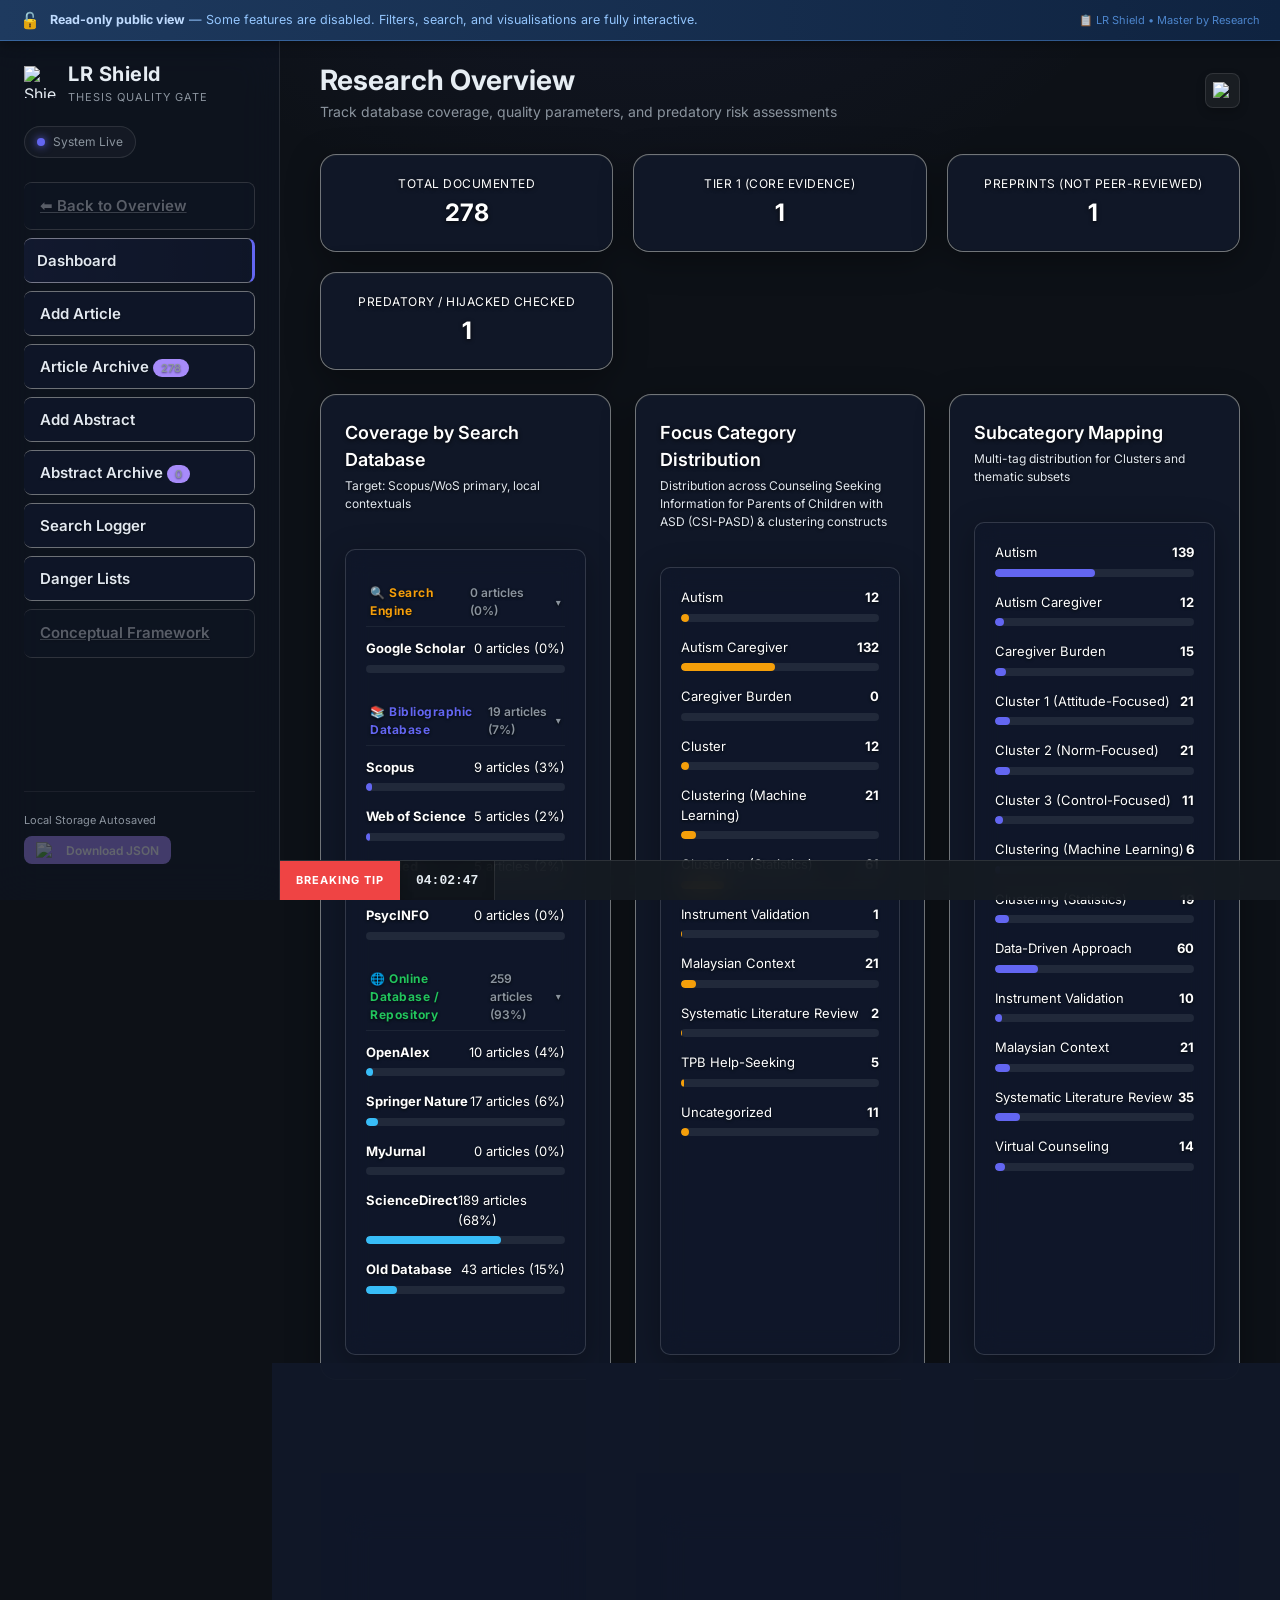
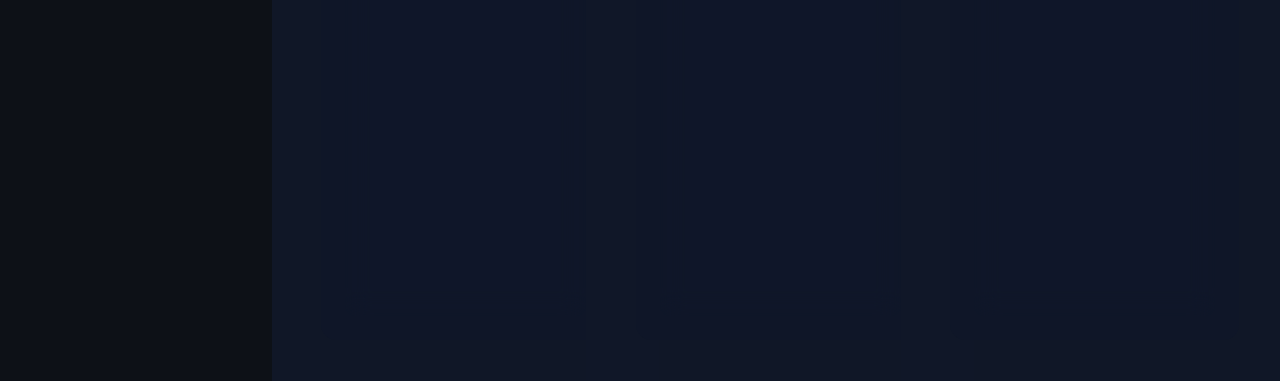
==== commit 9a6cdec8: "Fix undefined properties crash during rendering when auto importing articles without authors or note" ====
--- a/docs/index.html
+++ b/docs/index.html
@@ -150,7 +150,7 @@
     v();
 };
 
-function v(){const o=document.getElementById("articles-table-body"),e=document.getElementById("empty-table-state");o.innerHTML="";const a=document.getElementById("archive-search").value.toLowerCase().trim(),t=document.getElementById("filter-database").value,n=document.getElementById("filter-category").value,i=document.getElementById("filter-tier").value,c=d.filter(r=>{if(t&&r.database!==t||n&&r.category!==n||i&&r.tier!==i&&(i==="Reject"&&r.tier!=="Reject"||i!=="Reject"&&r.tier==="Reject"||r.tier!==i))return!1;if(a){const s=r.title.toLowerCase().includes(a),l=r.authors.toLowerCase().includes(a),u=r.journal.toLowerCase().includes(a),g=r.doi&&r.doi.toLowerCase().includes(a);if(!s&&!l&&!u&&!g)return!1}return!0});
+function v(){const o=document.getElementById("articles-table-body"),e=document.getElementById("empty-table-state");o.innerHTML="";const a=document.getElementById("archive-search").value.toLowerCase().trim(),t=document.getElementById("filter-database").value,n=document.getElementById("filter-category").value,i=document.getElementById("filter-tier").value,c=d.filter(r=>{if(t&&r.database!==t||n&&r.category!==n||i&&r.tier!==i&&(i==="Reject"&&r.tier!=="Reject"||i!=="Reject"&&r.tier==="Reject"||r.tier!==i))return!1;if(a){const s=(r.title||"").toLowerCase().includes(a),l=(r.authors||"").toLowerCase().includes(a),u=(r.journal||"").toLowerCase().includes(a),g=r.doi&&r.doi.toLowerCase().includes(a);if(!s&&!l&&!u&&!g)return!1}return!0});
     if(window.archiveSortCol) {
         c.sort((A,B) => {
             let valA = '', valB = '';
@@ -222,7 +222,7 @@
             let existing = d.find(e => e._filename === i._filename || (e.title && i.title && e.title.toLowerCase().trim() === i.title.toLowerCase().trim()));
             if(existing) {
                 let oldNotes=existing.notes||"";
-                if(!oldNotes.includes("EXTRACTED ABSTRACT") && i.notes.includes("EXTRACTED ABSTRACT")){
+                if(!oldNotes.includes("EXTRACTED ABSTRACT") && i.notes && i.notes.includes("EXTRACTED ABSTRACT")){
                     existing.notes = oldNotes + "\n\n" + i.notes;
                 }
             } else {
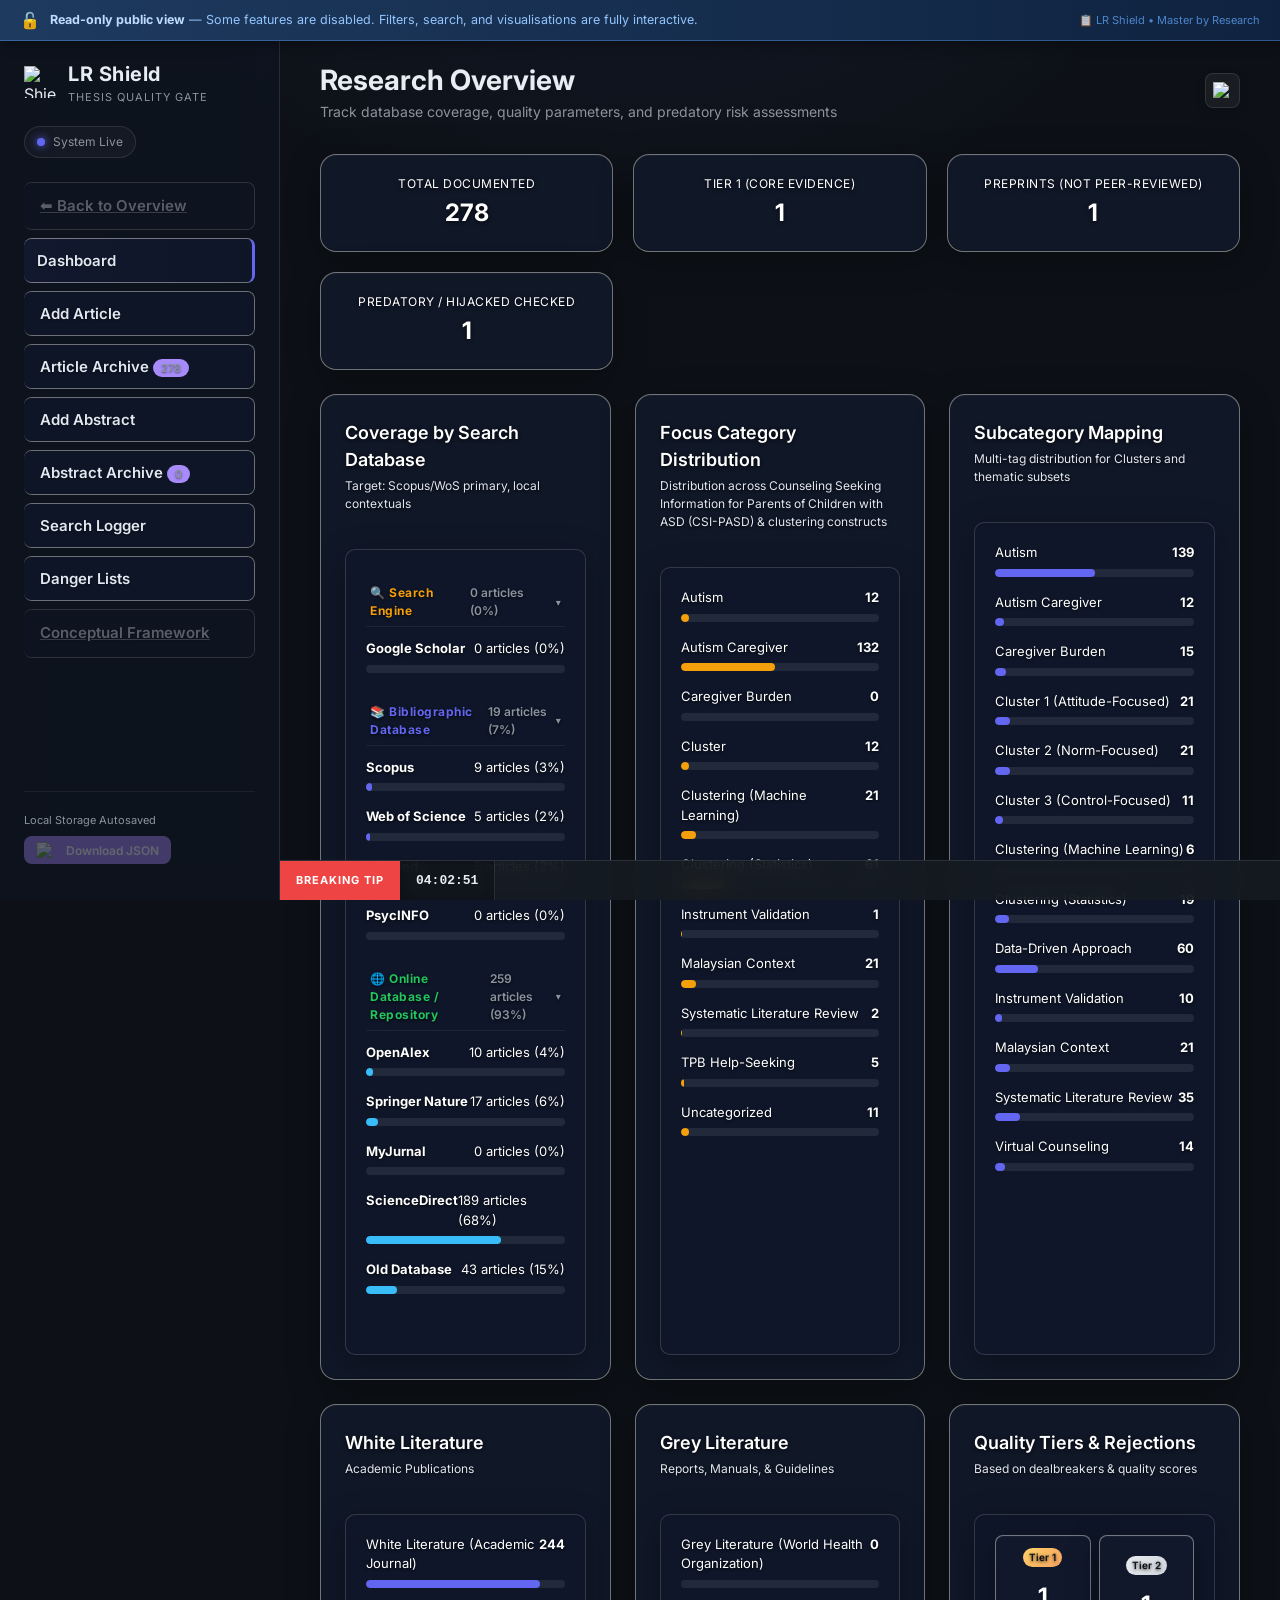
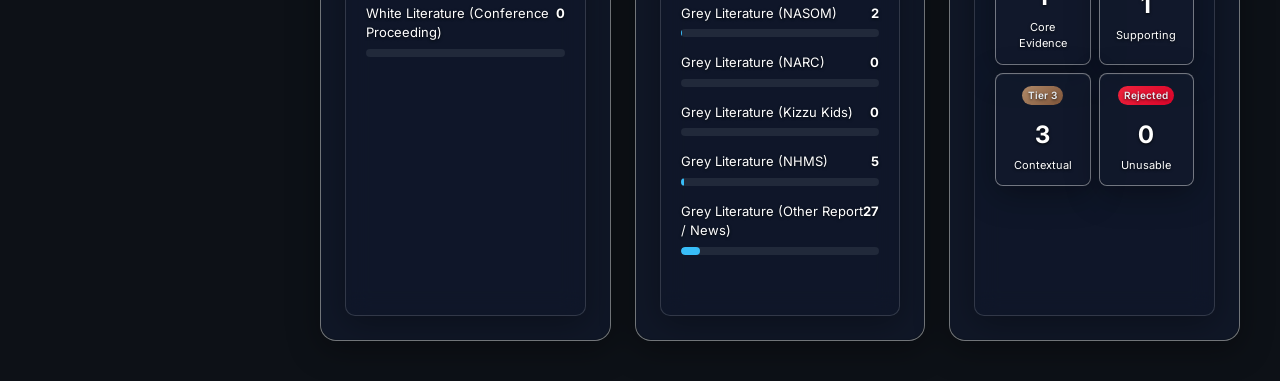
==== commit 0aae72e9: "Add modal popup for subcategory mapping to show list of papers" ====
--- a/docs/index.html
+++ b/docs/index.html
@@ -79,7 +79,7 @@
         const op = (window.dashFilterSubcat&&!sel)?"0.4":"1";
         const bd = sel?"border-left: 4px solid var(--secondary); background: rgba(255,255,255,0.05); padding-left: 8px;":"";
         subDiv.innerHTML += `
-        <div class="progress-container" data-subcat="${c}" style="cursor: pointer; transition: all 0.2s; opacity: ${op}; ${bd}" onmouseover="this.style.transform='translateX(4px)'" onmouseout="this.style.transform='translateX(0)'" onclick="window.dashFilterSubcat = window.dashFilterSubcat === '${c}' ? null : '${c}'; window.$();">
+        <div class="progress-container" data-subcat="${c}" style="cursor: pointer; transition: all 0.2s; opacity: ${op}; ${bd}" onmouseover="this.style.transform='translateX(4px)'" onmouseout="this.style.transform='translateX(0)'" onclick="window.showSubcatModal('${c}')">
           <div class="progress-header">
             <span>${c}</span>
             <strong>${s}</strong>
@@ -2619,5 +2619,58 @@
     })();
 </script>
 
+
+  <div class="modal" id="subcat-modal">
+    <div class="modal-content" style="width: 800px; max-width: 95%;">
+      <div class="modal-header">
+        <h3><img class="modal-header-emoji" src="https://fonts.gstatic.com/s/e/notoemoji/latest/1f4d6/512.png" alt="Papers"> Papers for Subcategory: <span id="subcat-modal-title" style="color: var(--primary);"></span></h3>
+      </div>
+      <div class="modal-body" id="subcat-modal-body" style="max-height: 60vh; overflow-y: auto; font-size: 13px; background: var(--bg-deep);">
+      </div>
+      <div class="modal-footer">
+        <button type="button" class="btn btn-secondary" onclick="document.getElementById('subcat-modal').classList.remove('active')">Close</button>
+      </div>
+    </div>
+  </div>
+  <script>
+    window.showSubcatModal = function(subcat) {
+        const modal = document.getElementById('subcat-modal');
+        document.getElementById('subcat-modal-title').innerText = subcat;
+        const tbody = document.getElementById('subcat-modal-body');
+        
+        const matches = d.filter(u => {
+            if(window.dashFilterDb && u.database!==window.dashFilterDb) return false;
+            if(window.dashFilterCat && u.category!==window.dashFilterCat) return false;
+            return u.subcategories && (Array.isArray(u.subcategories) ? u.subcategories : String(u.subcategories).split(',')).map(x=>x.trim()).includes(subcat);
+        });
+        
+        if (matches.length === 0) {
+            tbody.innerHTML = '<p style="color: var(--text-muted); text-align: center; padding: 20px;">No papers found for this subcategory under current filters.</p>';
+        } else {
+            let htmlStr = '<div style="display: flex; flex-direction: column; gap: 12px;">';
+            matches.forEach((m, idx) => {
+                const authors = m.authors || 'Unknown Authors';
+                const journal = m.journal || 'Unknown Journal';
+                const year = m.year || 'Unknown Year';
+                htmlStr += `
+                <div style="background: var(--overlay-bg); border: 1px solid var(--border-dark); padding: 16px; border-radius: 8px; transition: transform 0.2s;" onmouseover="this.style.transform='translateY(-2px)'" onmouseout="this.style.transform='translateY(0)'">
+                    <div style="font-weight: 700; font-size: 15px; margin-bottom: 8px; color: var(--text-light); line-height: 1.4;">${idx+1}. ${m.title}</div>
+                    <div style="color: var(--text-muted); margin-bottom: 6px; font-size: 13px;">${authors}</div>
+                    <div style="font-style: italic; color: var(--accent); font-size: 13px; margin-bottom: 10px;">${journal} (${year})</div>
+                    <div style="display: flex; flex-wrap: wrap; gap: 6px;">
+                        <span class="art-tag tag-db">${m.database}</span>
+                        <span class="art-tag tag-cat">${m.category}</span>
+                        ${m.tier ? '<span class="badge ' + (m.tier === 'Tier 1 (Core)' ? 't1-badge' : m.tier === 'Tier 2 (Supporting)' ? 't2-badge' : m.tier === 'Reject' ? 'reject-badge' : 't3-badge') + '" style="margin-top:4px;">' + m.tier + '</span>' : ''}
+                    </div>
+                </div>`;
+            });
+            htmlStr += '</div>';
+            tbody.innerHTML = htmlStr;
+        }
+        
+        modal.classList.add('active');
+    };
+  </script>
+
 </body>
 </html>
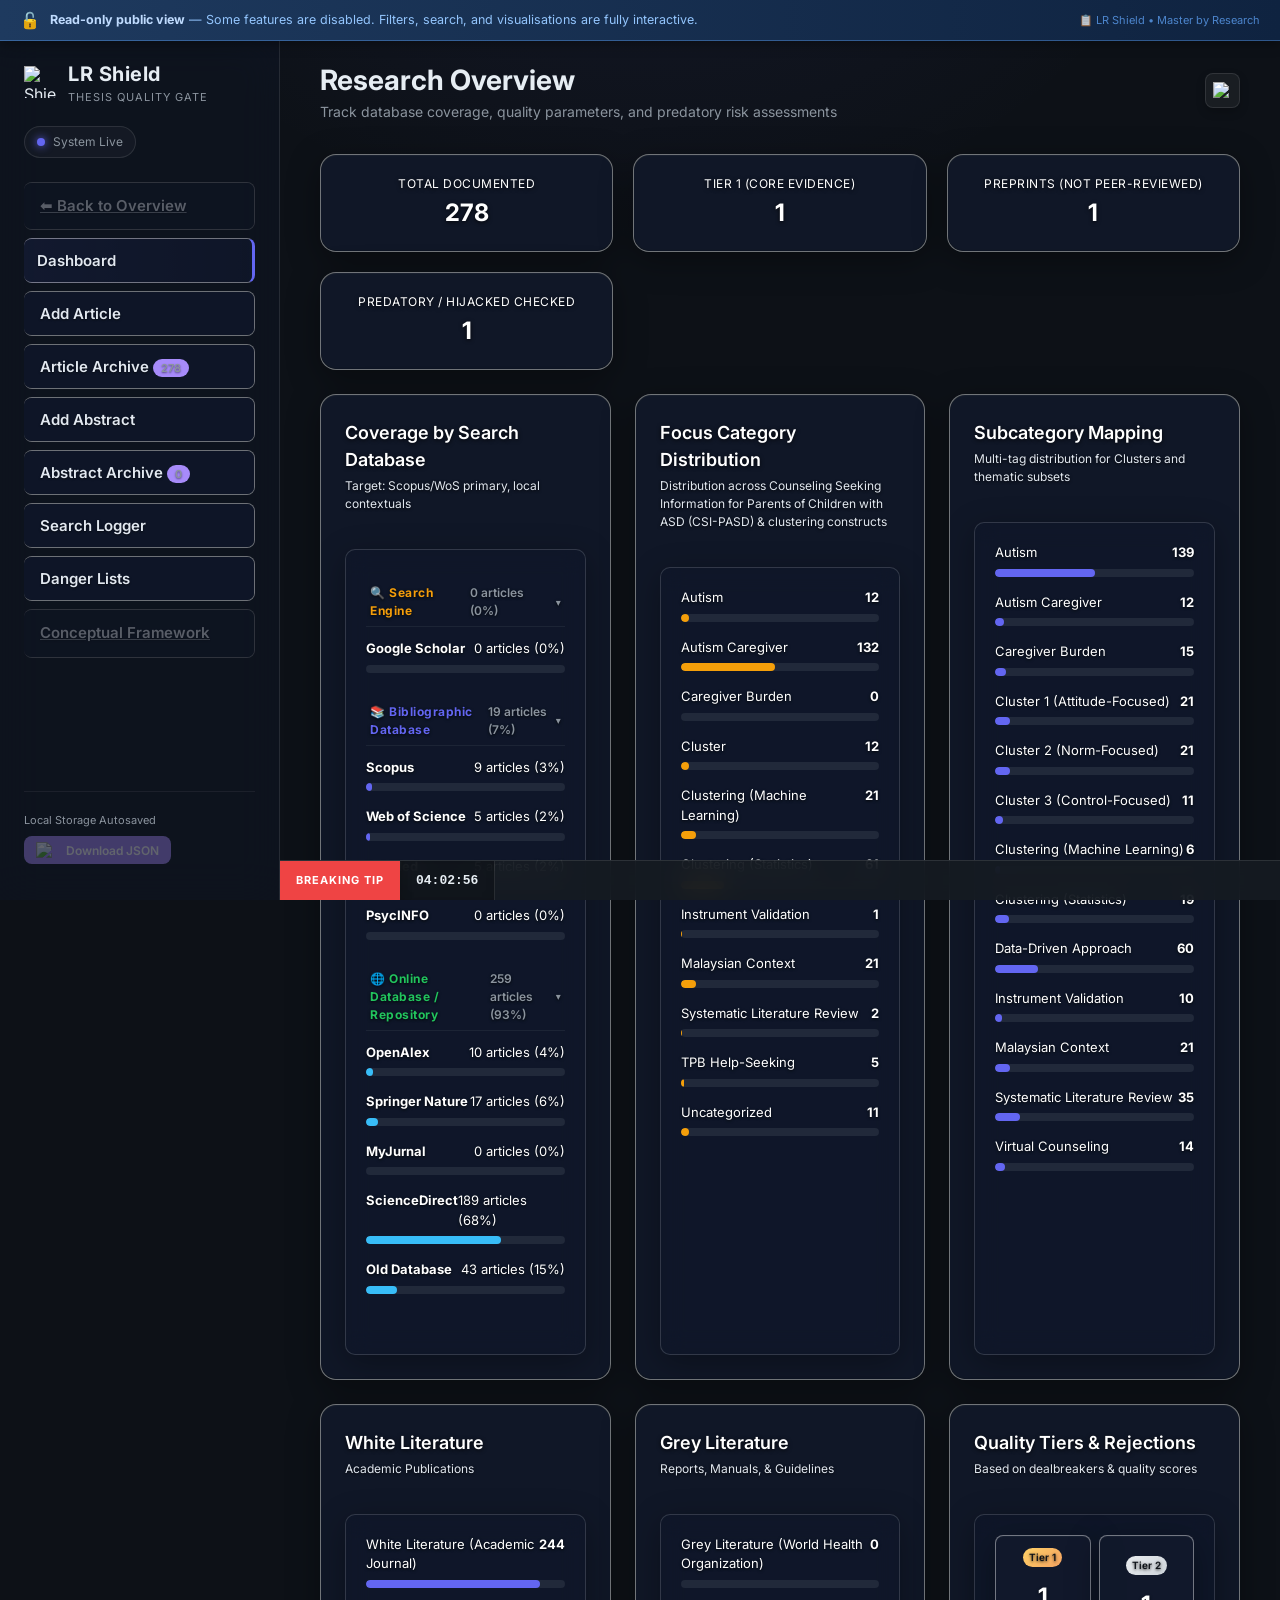
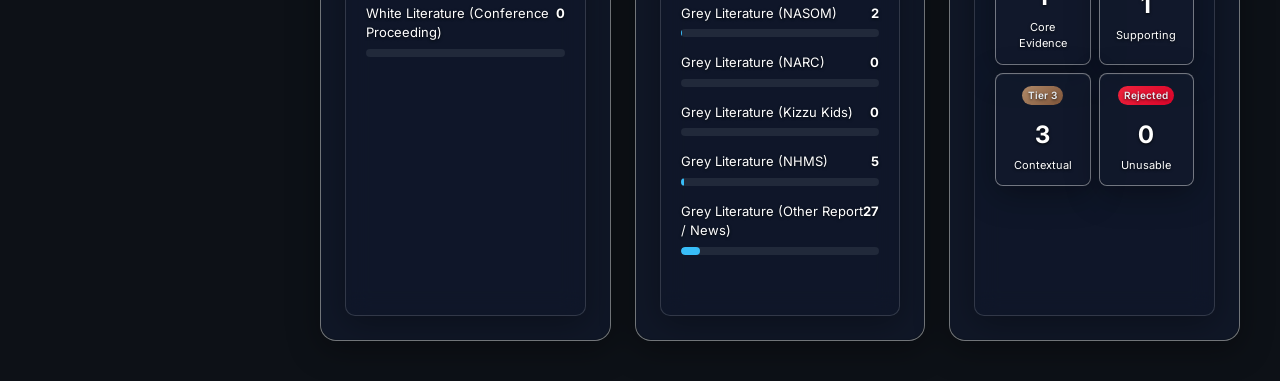
==== commit cde5312e: "Update docs/index.html with subcat modal fix" ====
--- a/docs/index.html
+++ b/docs/index.html
@@ -2632,44 +2632,74 @@
       </div>
     </div>
   </div>
-  <script>
+    <script>
     window.showSubcatModal = function(subcat) {
-        const modal = document.getElementById('subcat-modal');
-        document.getElementById('subcat-modal-title').innerText = subcat;
-        const tbody = document.getElementById('subcat-modal-body');
-        
-        const matches = d.filter(u => {
-            if(window.dashFilterDb && u.database!==window.dashFilterDb) return false;
-            if(window.dashFilterCat && u.category!==window.dashFilterCat) return false;
-            return u.subcategories && (Array.isArray(u.subcategories) ? u.subcategories : String(u.subcategories).split(',')).map(x=>x.trim()).includes(subcat);
-        });
-        
-        if (matches.length === 0) {
-            tbody.innerHTML = '<p style="color: var(--text-muted); text-align: center; padding: 20px;">No papers found for this subcategory under current filters.</p>';
-        } else {
-            let htmlStr = '<div style="display: flex; flex-direction: column; gap: 12px;">';
-            matches.forEach((m, idx) => {
-                const authors = m.authors || 'Unknown Authors';
-                const journal = m.journal || 'Unknown Journal';
-                const year = m.year || 'Unknown Year';
-                htmlStr += `
-                <div style="background: var(--overlay-bg); border: 1px solid var(--border-dark); padding: 16px; border-radius: 8px; transition: transform 0.2s;" onmouseover="this.style.transform='translateY(-2px)'" onmouseout="this.style.transform='translateY(0)'">
-                    <div style="font-weight: 700; font-size: 15px; margin-bottom: 8px; color: var(--text-light); line-height: 1.4;">${idx+1}. ${m.title}</div>
-                    <div style="color: var(--text-muted); margin-bottom: 6px; font-size: 13px;">${authors}</div>
-                    <div style="font-style: italic; color: var(--accent); font-size: 13px; margin-bottom: 10px;">${journal} (${year})</div>
-                    <div style="display: flex; flex-wrap: wrap; gap: 6px;">
-                        <span class="art-tag tag-db">${m.database}</span>
-                        <span class="art-tag tag-cat">${m.category}</span>
-                        ${m.tier ? '<span class="badge ' + (m.tier === 'Tier 1 (Core)' ? 't1-badge' : m.tier === 'Tier 2 (Supporting)' ? 't2-badge' : m.tier === 'Reject' ? 'reject-badge' : 't3-badge') + '" style="margin-top:4px;">' + m.tier + '</span>' : ''}
-                    </div>
-                </div>`;
+        try {
+            console.log("showSubcatModal called for", subcat);
+            const modal = document.getElementById('subcat-modal');
+            if(!modal) {
+                console.error("Modal element not found!");
+                return;
+            }
+            document.getElementById('subcat-modal-title').innerText = subcat;
+            const tbody = document.getElementById('subcat-modal-body');
+            
+            // Build the articles array manually to avoid scope issues
+            const saved = JSON.parse(localStorage.getItem('lr_matrix_articles') || '[]');
+            const auto = window.AUTO_IMPORT_ARTICLES || [];
+            const map = new Map();
+            auto.forEach(a => { if(a.title) map.set(a.title.toLowerCase().trim(), a); });
+            saved.forEach(a => { if(a.title) map.set(a.title.toLowerCase().trim(), a); });
+            const d = Array.from(map.values());
+            
+            const matches = d.filter(u => {
+                if(window.dashFilterDb && u.database!==window.dashFilterDb) return false;
+                if(window.dashFilterCat && u.category!==window.dashFilterCat) return false;
+                return u.subcategories && (Array.isArray(u.subcategories) ? u.subcategories : String(u.subcategories).split(',')).map(x=>x.trim()).includes(subcat);
             });
-            htmlStr += '</div>';
-            tbody.innerHTML = htmlStr;
+            
+            if (matches.length === 0) {
+                tbody.innerHTML = '<p style="color: var(--text-muted); text-align: center; padding: 20px;">No papers found for this subcategory under current filters.</p>';
+            } else {
+                let htmlStr = '<div style="display: flex; flex-direction: column; gap: 12px;">';
+                matches.forEach((m, idx) => {
+                    const authors = m.authors || 'Unknown Authors';
+                    const journal = m.journal || 'Unknown Journal';
+                    const year = m.year || 'Unknown Year';
+                    htmlStr += `
+                    <div style="background: var(--overlay-bg); border: 1px solid var(--border-dark); padding: 16px; border-radius: 8px; transition: transform 0.2s;" onmouseover="this.style.transform='translateY(-2px)'" onmouseout="this.style.transform='translateY(0)'">
+                        <div style="font-weight: 700; font-size: 15px; margin-bottom: 8px; color: var(--text-light); line-height: 1.4;">${idx+1}. ${m.title}</div>
+                        <div style="color: var(--text-muted); margin-bottom: 6px; font-size: 13px;">${authors}</div>
+                        <div style="font-style: italic; color: var(--accent); font-size: 13px; margin-bottom: 10px;">${journal} (${year})</div>
+                        <div style="display: flex; flex-wrap: wrap; gap: 6px;">
+                            <span class="art-tag tag-db">${m.database}</span>
+                            <span class="art-tag tag-cat">${m.category}</span>
+                            ${m.tier ? '<span class="badge ' + (m.tier === 'Tier 1 (Core)' ? 't1-badge' : m.tier === 'Tier 2 (Supporting)' ? 't2-badge' : m.tier === 'Reject' ? 'reject-badge' : 't3-badge') + '" style="margin-top:4px;">' + m.tier + '</span>' : ''}
+                        </div>
+                    </div>`;
+                });
+                htmlStr += '</div>';
+                tbody.innerHTML = htmlStr;
+            }
+            
+            modal.style.display = 'flex'; // explicitly set display
+            modal.classList.add('active');
+        } catch(err) {
+            console.error("Error in showSubcatModal:", err);
+            alert("Error showing modal: " + err.message);
         }
-        
-        modal.classList.add('active');
     };
+    
+    // Ensure close button works
+    document.addEventListener('click', function(e) {
+        if(e.target.matches('.btn-secondary') && e.target.innerText === 'Close') {
+            const modal = document.getElementById('subcat-modal');
+            if(modal) {
+                modal.classList.remove('active');
+                modal.style.display = 'none';
+            }
+        }
+    });
   </script>
 
 </body>
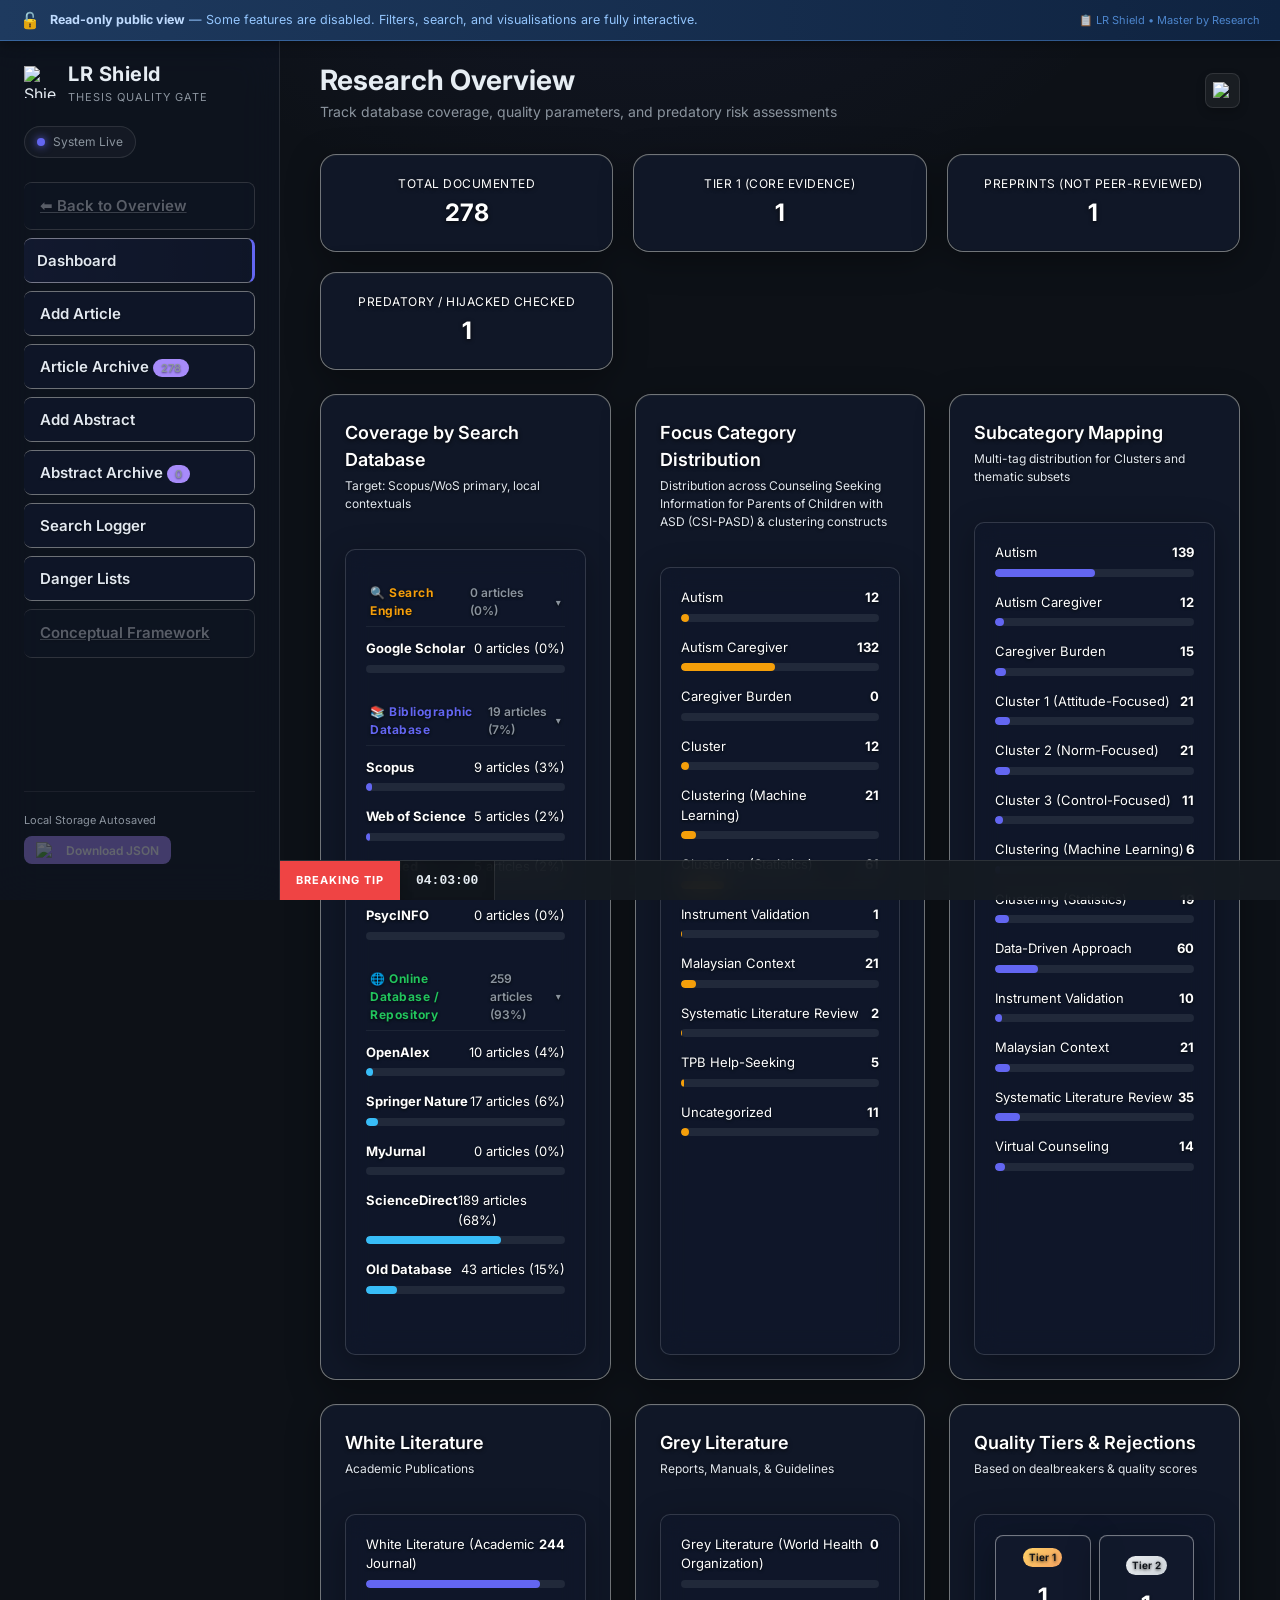
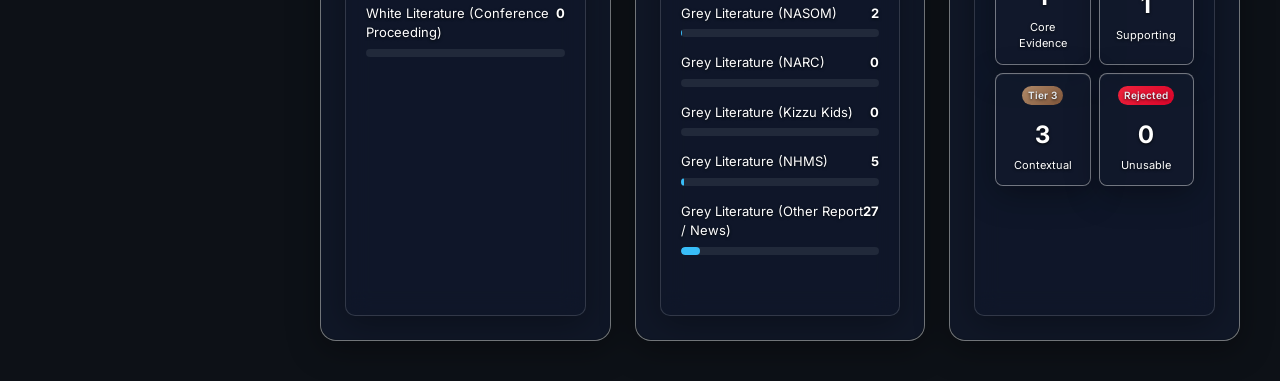
==== commit 5ad00171: "Safely fix preprint counts" ====
--- a/docs/index.html
+++ b/docs/index.html
@@ -2529,6 +2529,8 @@
                     art.title = fixMap[art._filename].title;
                     art.authors = fixMap[art._filename].authors;
                     art.doi = fixMap[art._filename].doi;
+                    if (!art.qualityChecks) { art.qualityChecks = []; }
+                    if (!art.qualityChecks.includes('q5')) { art.qualityChecks.push('q5'); }
                     modified = true;
                 }
             });
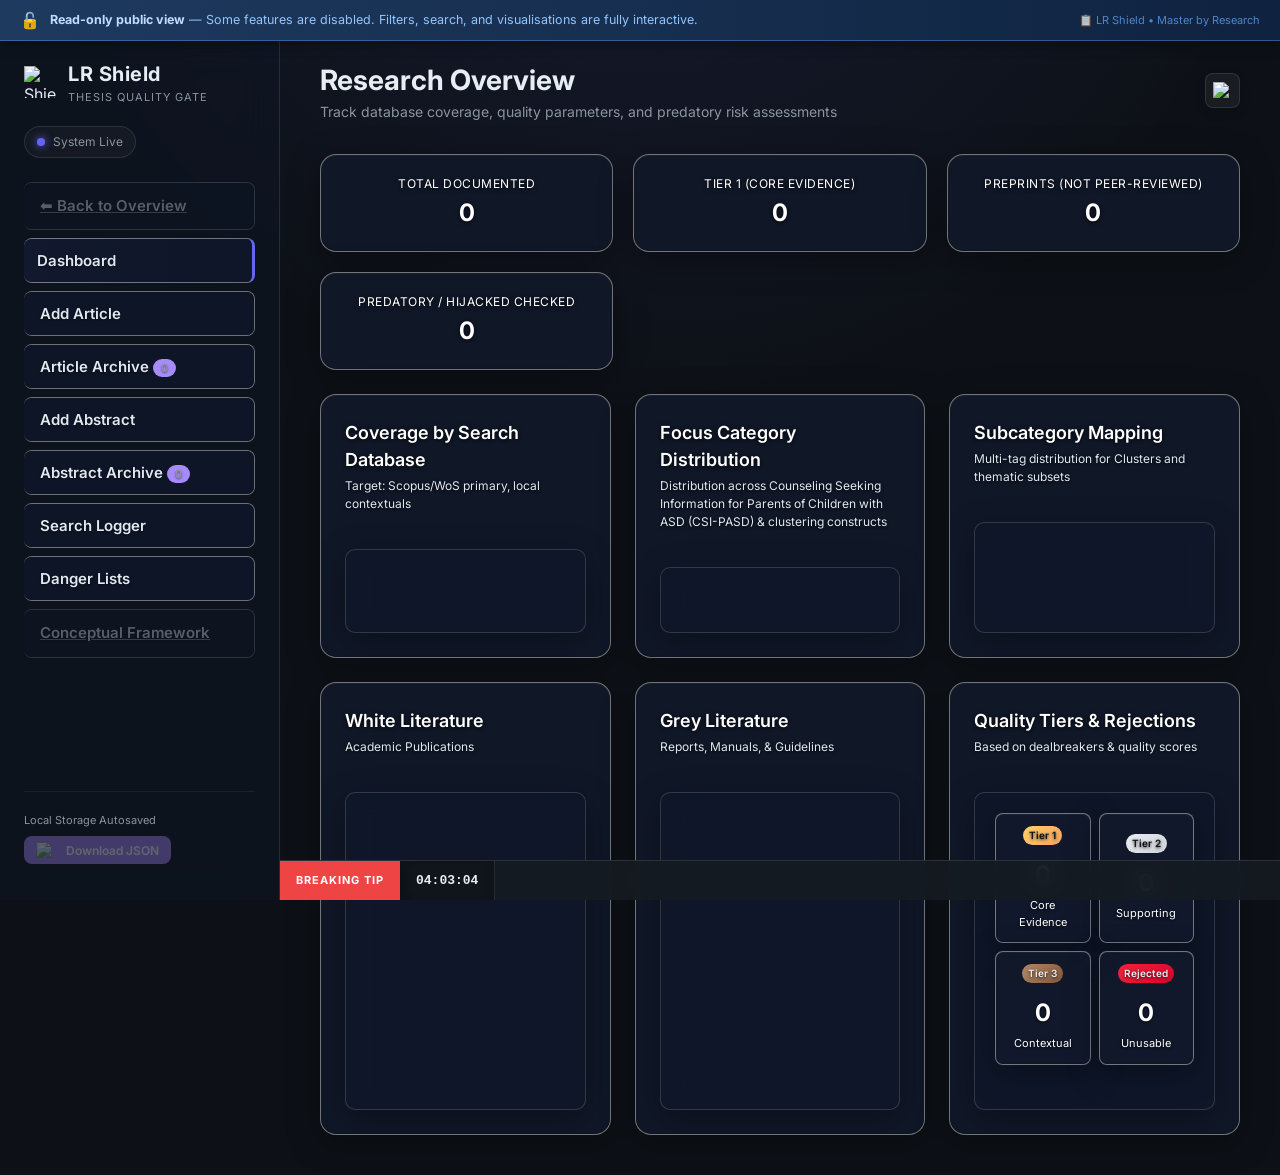
==== commit 8ae33aa0: "Fix shield articles preprints logic" ====
--- a/docs/index.html
+++ b/docs/index.html
@@ -14,7 +14,17 @@
   <link rel="preconnect" href="https://fonts.gstatic.com" crossorigin>
   <link href="https://fonts.googleapis.com/css2?family=Inter:wght@300;400;500;600;700&family=Outfit:wght@400;500;600;700;800&family=Ubuntu:wght@300;400;500;700&display=swap" rel="stylesheet">
   <!-- Stylesheet -->
-  <script type="module" crossorigin>(function(){const e=document.createElement("link").relList;if(e&&e.supports&&e.supports("modulepreload"))return;for(const n of document.querySelectorAll('link[rel="modulepreload"]'))t(n);new MutationObserver(n=>{for(const i of n)if(i.type==="childList")for(const c of i.addedNodes)c.tagName==="LINK"&&c.rel==="modulepreload"&&t(c)}).observe(document,{childList:!0,subtree:!0});function a(n){const i={};return n.integrity&&(i.integrity=n.integrity),n.referrerPolicy&&(i.referrerPolicy=n.referrerPolicy),n.crossOrigin==="use-credentials"?i.credentials="include":n.crossOrigin==="anonymous"?i.credentials="omit":i.credentials="same-origin",i}function t(n){if(n.ep)return;n.ep=!0;const i=a(n);fetch(n.href,i)}})();const H=["arXiv","bioRxiv","medRxiv","PsyArXiv","SSRN","Research Square","Zenodo","Preprints.org","OSF Preprints"],F=["Academic Journals","Academic Publications","Academic Research Journals","Science Domain","Science Publishing Group","SciencePG","Sciencedomain International","WSEAS","David Publishing","OMICS Publishing Group","OMICS International","i-Manager Publications","Integrated Publishing Association","International Academic Journals","International Digital Organization for Scientific Information","IDOSI","International Journal of Scientific Research","International Journal of Research","International Journal of Advanced Research","Journal of Scientific Research and Reports","Lambert Academic Publishing","Pensee Journal","Research India Publications","Hikari Ltd","Innovare Academic Sciences","AENSI","American-Eurasian Network for Scientific Information","Global Journals Inc.","Apex Journal","Blue Eyes Intelligence Engineering","Bonfring","Clute Institute","InTechOpen","Kalyan Publishers","Medwell Journals","NobleResearch Publisher","Sciedu Press","Sphinxs Education","Zant World Press","Macrothink Institute","EconJournals","Allied Academies","Open Access Library","OALib","Austin Publishing Group","Baishideng Publishing Group","Biomedical Informatics","BioMed Research International","CENIM","Center for Promoting Ideas","Centre for Info Bio Technology","Universal Journal of Education","Horizon Research Publishing","HRMS","HRMARS"],U=["Jokull Journal","Sylwan","Wulfenia","Afinidad","Terapevticheskii Arkhiv","Kardioliya","Voprosy Kurortologii","Revue Scientifique","La PensÃ©e","Bothalia","Kisna","Caspian Journal of Applied Sciences","Management Science Letters","Information Sciences Letters","Cadernos de Geografia","Interciencia","Adalia","Emergencias","Pediatrics International (Fake)","Journal of Technology (Fake)","Texas Journal of Science (Fake)","Mitteilungen Klosterneuburg (Fake)","National Academy Science Letters (Fake)","Bradia","Vitae"],q=(window.AUTO_DATABASES||["Scopus","Web of Science","PubMed","PsycINFO","Springer Nature","MyJurnal","Google Scholar","OpenAlex"]),_=(window.AUTO_CATEGORIES||["World Health Organization (WHO)","National Autism Society of Malaysia (NASOM)","National Autism Resource Centre (NARC)","Kizzu Kids","Autism","Autism Caregiver","Clustering (Machine Learning)","Clustering (Statistics)","Malaysian Context","PDFs","TPB Help-Seeking","Virtual Counseling","Systematic Literature Review","Caregiver Burden"]),G=[{id:"log-1",query:'("autism" OR "ASD") AND ("caregiver" OR "parent") AND ("cluster analysis" OR "profiling")',database:"Scopus",date:"2026-06-01",results:142,notes:"Primary search string for caregiver phenotypes."},{id:"log-2",query:'("theory of planned behavior" OR "TPB") AND ("counseling" OR "help-seeking") AND ("caregiver")',database:"PubMed",date:"2026-06-02",results:68,notes:"Help-seeking constructs validation search."}],W=[{id:"q1",text:"Journal verified in Scopus/WoS/DOAJ",type:"indicator"},{id:"q2",text:"Not on Beall's List or hijacked journal list",type:"dealbreaker"},{id:"q3",text:"Not retracted (checked Retraction Watch)",type:"dealbreaker"},{id:"q4",text:"Author affiliations verified (legitimate institution)",type:"indicator"},{id:"q5",text:"Peer-reviewed (not a preprint server)",type:"dealbreaker"},{id:"q6",text:"Sample size adequate for methods used (n &ge; 150 recommended for clustering)",type:"indicator"},{id:"q7",text:"Statistical assumptions reported (normality, multi-collinearity, etc.)",type:"indicator"},{id:"q8",text:"Effect sizes reported (not just p-values)",type:"indicator"},{id:"q9",text:"Instruments validated for target population (e.g., Counseling Seeking Information for Parents of Children with ASD (CSI-PASD) 27-item)",type:"indicator"},{id:"q10",text:"Limitations honestly discussed",type:"indicator"},{id:"q11",text:"Recency: Published within last 10 years (or classic/foundational)",type:"indicator"}];let d=[],f=[],y={predatoryList:[...F],hijackedList:[...U],preprintList:[...H]},m={identified:250,otherSources:10,duplicatesRemoved:40,excluded:150,fullTextExcluded:45};function K(o,e){const a=[];let t,n,i;for(t=0;t<=o.length;t++)a[t]=[t];for(n=0;n<=e.length;n++)a[0][n]=n;for(t=1;t<=o.length;t++)for(n=1;n<=e.length;n++)i=o[t-1]===e[n-1]?0:1,a[t][n]=Math.min(a[t-1][n]+1,a[t][n-1]+1,a[t-1][n-1]+i);return a[o.length][e.length]}function k(o,e){const a=o.toLowerCase().trim(),t=e.toLowerCase().trim();if(a===t)return 100;const n=Math.max(a.length,t.length);if(n===0)return 100;const i=K(a,t);return(n-i)/n*100}function C(o){if(!o)return{status:"safe",reason:""};const e=o.trim().toLowerCase();for(const a of y.preprintList)if(e.includes(a.toLowerCase())||k(e,a)>85)return{status:"warning",reason:`Preprint Server detected (${a}). Marked as non-peer-reviewed by default.`};for(const a of y.hijackedList)if(e.includes(a.toLowerCase())||k(e,a)>85)return{status:"danger",reason:`Matches known hijacked journal: "${a}".`};for(const a of y.predatoryList)if(e.includes(a.toLowerCase())||k(e,a)>85)return{status:"danger",reason:`Matches Beall's List publisher registry: "${a}".`};return{status:"safe",reason:"Journal not found in predatory or hijacked registries."}}function M(o){const e=o.length,a=o.includes("q2"),t=o.includes("q3"),n=o.includes("q5");let i="Reject",c="";return!a||!t?(i="Reject",c="Violates critical safety dealbreakers (predatory or retracted status). Unusable in thesis."):n?e>=9?(i="Tier 1 (Core)",c="High quality primary literature. Highly suitable for central evidence (RO1/RO2/RO3)."):e>=6?(i="Tier 2 (Supporting)",c="Moderate quality evidence. Suitable for supporting literature or discussion cross-referencing."):e>=3?(i="Tier 3 (Contextual)",c="Lower score. Useful for background, introductory, or historical context in Chapter 1/2."):(i="Reject",c="Too few quality standards passed. Recommended to exclude."):(i="Tier 3 (Contextual)",c="Preprint / Non-peer-reviewed source. Can only be cited for broad context, never as core evidence."),{score:e,recommendedTier:i,tierDesc:c}}function V(){const o=localStorage.getItem("lr_shield_articles"),e=localStorage.getItem("lr_shield_logs"),a=localStorage.getItem("lr_shield_settings"),t=localStorage.getItem("lr_shield_prisma");o&&(d=JSON.parse(o)),e?f=JSON.parse(e):f=[...G],a&&(y=JSON.parse(a)),t&&(m=JSON.parse(t))}function h(){localStorage.setItem("lr_shield_articles",JSON.stringify(d)),localStorage.setItem("lr_shield_logs",JSON.stringify(f)),localStorage.setItem("lr_shield_settings",JSON.stringify(y)),localStorage.setItem("lr_shield_prisma",JSON.stringify(m)),$(),v(),N()}function z(){d.length>0&&d.length%10===0&&(console.log("Autobackup triggered..."),A(`lr_shield_autobackup_${d.length}_items.json`))}function A(o="lr_shield_backup.json"){const e={articles:d,searchLogs:f,settings:y,prismaMetrics:m,exportDate:new Date().toISOString()},a="data:text/json;charset=utf-8,"+encodeURIComponent(JSON.stringify(e,null,2)),t=document.createElement("a");t.setAttribute("href",a),t.setAttribute("download",o),document.body.appendChild(t),t.click(),t.remove()}window.dashFilterDb=window.dashFilterDb||null;window.dashFilterCat=window.dashFilterCat||null;window.$=$;function $(){const filteredD=d.filter(r=>{if(window.dashFilterDb&&r.database!==window.dashFilterDb)return!1;if(window.dashFilterCat&&r.category!==window.dashFilterCat)return!1;if(window.dashFilterSubcat&&(!r.subcategories||!(Array.isArray(r.subcategories) ? r.subcategories : String(r.subcategories).split(",")).map(x=>x.trim()).includes(window.dashFilterSubcat)))return!1;return!0});document.getElementById("stat-total-articles").textContent=filteredD.length,document.getElementById("nav-archive-count").textContent=d.length;const o=filteredD.filter(c=>c.tier==="Tier 1 (Core)").length;document.getElementById("stat-tier1-count").textContent=o;const e=filteredD.filter(c=>!(c.qualityChecks||[]).includes("q5")).length;document.getElementById("stat-preprint-count").textContent=e;const a=filteredD.filter(c=>(c.dangerFlags&&c.dangerFlags.status)==="danger").length;document.getElementById("stat-danger-count").textContent=a;const t=document.getElementById("stat-danger-card");a>0?t.classList.add("pulse-danger"):t.classList.remove("pulse-danger");const btnC=document.getElementById("cancel-filter-btn");if(btnC)btnC.style.display=(window.dashFilterDb||window.dashFilterCat||window.dashFilterSubcat)?"flex":"none";const btnC2=document.getElementById("cancel-filter-btn2");if(btnC2)btnC2.style.display=(window.dashFilterDb||window.dashFilterCat||window.dashFilterSubcat)?"flex":"none";const n=document.getElementById("db-coverage-list");
+  <script type="module" crossorigin>(function(){const e=document.createElement("link").relList;if(e&&e.supports&&e.supports("modulepreload"))return;for(const n of document.querySelectorAll('link[rel="modulepreload"]'))t(n);new MutationObserver(n=>{for(const i of n)if(i.type==="childList")for(const c of i.addedNodes)c.tagName==="LINK"&&c.rel==="modulepreload"&&t(c)}).observe(document,{childList:!0,subtree:!0});function a(n){const i={};return n.integrity&&(i.integrity=n.integrity),n.referrerPolicy&&(i.referrerPolicy=n.referrerPolicy),n.crossOrigin==="use-credentials"?i.credentials="include":n.crossOrigin==="anonymous"?i.credentials="omit":i.credentials="same-origin",i}function t(n){if(n.ep)return;n.ep=!0;const i=a(n);fetch(n.href,i)}})();const H=["arXiv","bioRxiv","medRxiv","PsyArXiv","SSRN","Research Square","Zenodo","Preprints.org","OSF Preprints"],F=["Academic Journals","Academic Publications","Academic Research Journals","Science Domain","Science Publishing Group","SciencePG","Sciencedomain International","WSEAS","David Publishing","OMICS Publishing Group","OMICS International","i-Manager Publications","Integrated Publishing Association","International Academic Journals","International Digital Organization for Scientific Information","IDOSI","International Journal of Scientific Research","International Journal of Research","International Journal of Advanced Research","Journal of Scientific Research and Reports","Lambert Academic Publishing","Pensee Journal","Research India Publications","Hikari Ltd","Innovare Academic Sciences","AENSI","American-Eurasian Network for Scientific Information","Global Journals Inc.","Apex Journal","Blue Eyes Intelligence Engineering","Bonfring","Clute Institute","InTechOpen","Kalyan Publishers","Medwell Journals","NobleResearch Publisher","Sciedu Press","Sphinxs Education","Zant World Press","Macrothink Institute","EconJournals","Allied Academies","Open Access Library","OALib","Austin Publishing Group","Baishideng Publishing Group","Biomedical Informatics","BioMed Research International","CENIM","Center for Promoting Ideas","Centre for Info Bio Technology","Universal Journal of Education","Horizon Research Publishing","HRMS","HRMARS"],U=["Jokull Journal","Sylwan","Wulfenia","Afinidad","Terapevticheskii Arkhiv","Kardioliya","Voprosy Kurortologii","Revue Scientifique","La PensÃ©e","Bothalia","Kisna","Caspian Journal of Applied Sciences","Management Science Letters","Information Sciences Letters","Cadernos de Geografia","Interciencia","Adalia","Emergencias","Pediatrics International (Fake)","Journal of Technology (Fake)","Texas Journal of Science (Fake)","Mitteilungen Klosterneuburg (Fake)","National Academy Science Letters (Fake)","Bradia","Vitae"],q=(window.AUTO_DATABASES||["Scopus","Web of Science","PubMed","PsycINFO","Springer Nature","MyJurnal","Google Scholar","OpenAlex"]),_=(window.AUTO_CATEGORIES||["World Health Organization (WHO)","National Autism Society of Malaysia (NASOM)","National Autism Resource Centre (NARC)","Kizzu Kids","Autism","Autism Caregiver","Clustering (Machine Learning)","Clustering (Statistics)","Malaysian Context","PDFs","TPB Help-Seeking","Virtual Counseling","Systematic Literature Review","Caregiver Burden"]),G=[{id:"log-1",query:'("autism" OR "ASD") AND ("caregiver" OR "parent") AND ("cluster analysis" OR "profiling")',database:"Scopus",date:"2026-06-01",results:142,notes:"Primary search string for caregiver phenotypes."},{id:"log-2",query:'("theory of planned behavior" OR "TPB") AND ("counseling" OR "help-seeking") AND ("caregiver")',database:"PubMed",date:"2026-06-02",results:68,notes:"Help-seeking constructs validation search."}],W=[{id:"q1",text:"Journal verified in Scopus/WoS/DOAJ",type:"indicator"},{id:"q2",text:"Not on Beall's List or hijacked journal list",type:"dealbreaker"},{id:"q3",text:"Not retracted (checked Retraction Watch)",type:"dealbreaker"},{id:"q4",text:"Author affiliations verified (legitimate institution)",type:"indicator"},{id:"q5",text:"Peer-reviewed (not a preprint server)",type:"dealbreaker"},{id:"q6",text:"Sample size adequate for methods used (n &ge; 150 recommended for clustering)",type:"indicator"},{id:"q7",text:"Statistical assumptions reported (normality, multi-collinearity, etc.)",type:"indicator"},{id:"q8",text:"Effect sizes reported (not just p-values)",type:"indicator"},{id:"q9",text:"Instruments validated for target population (e.g., Counseling Seeking Information for Parents of Children with ASD (CSI-PASD) 27-item)",type:"indicator"},{id:"q10",text:"Limitations honestly discussed",type:"indicator"},{id:"q11",text:"Recency: Published within last 10 years (or classic/foundational)",type:"indicator"}];let d=[],f=[],y={predatoryList:[...F],hijackedList:[...U],preprintList:[...H]},m={identified:250,otherSources:10,duplicatesRemoved:40,excluded:150,fullTextExcluded:45};function K(o,e){const a=[];let t,n,i;for(t=0;t<=o.length;t++)a[t]=[t];for(n=0;n<=e.length;n++)a[0][n]=n;for(t=1;t<=o.length;t++)for(n=1;n<=e.length;n++)i=o[t-1]===e[n-1]?0:1,a[t][n]=Math.min(a[t-1][n]+1,a[t][n-1]+1,a[t-1][n-1]+i);return a[o.length][e.length]}function k(o,e){const a=o.toLowerCase().trim(),t=e.toLowerCase().trim();if(a===t)return 100;const n=Math.max(a.length,t.length);if(n===0)return 100;const i=K(a,t);return(n-i)/n*100}function C(o){if(!o)return{status:"safe",reason:""};const e=o.trim().toLowerCase();for(const a of y.preprintList)if(e.includes(a.toLowerCase())||k(e,a)>85)return{status:"warning",reason:`Preprint Server detected (${a}). Marked as non-peer-reviewed by default.`};for(const a of y.hijackedList)if(e.includes(a.toLowerCase())||k(e,a)>85)return{status:"danger",reason:`Matches known hijacked journal: "${a}".`};for(const a of y.predatoryList)if(e.includes(a.toLowerCase())||k(e,a)>85)return{status:"danger",reason:`Matches Beall's List publisher registry: "${a}".`};return{status:"safe",reason:"Journal not found in predatory or hijacked registries."}}function M(o){const e=o.length,a=o.includes("q2"),t=o.includes("q3"),n=o.includes("q5");let i="Reject",c="";return!a||!t?(i="Reject",c="Violates critical safety dealbreakers (predatory or retracted status). Unusable in thesis."):n?e>=9?(i="Tier 1 (Core)",c="High quality primary literature. Highly suitable for central evidence (RO1/RO2/RO3)."):e>=6?(i="Tier 2 (Supporting)",c="Moderate quality evidence. Suitable for supporting literature or discussion cross-referencing."):e>=3?(i="Tier 3 (Contextual)",c="Lower score. Useful for background, introductory, or historical context in Chapter 1/2."):(i="Reject",c="Too few quality standards passed. Recommended to exclude."):(i="Tier 3 (Contextual)",c="Preprint / Non-peer-reviewed source. Can only be cited for broad context, never as core evidence."),{score:e,recommendedTier:i,tierDesc:c}}function V(){const o=localStorage.getItem("lr_shield_articles"),e=localStorage.getItem("lr_shield_logs"),a=localStorage.getItem("lr_shield_settings"),t=localStorage.getItem("lr_shield_prisma");o&&(d=JSON.parse(o))
+        const s10Files = ["s10560-026-01097-3.pdf", "s10566-025-09874-4.pdf", "s10803-025-06725-y.pdf", "s10803-025-06781-4.pdf", "s10803-025-06890-0.pdf", "s10803-025-06928-3.pdf", "s10803-025-07126-x.pdf"];
+        d.forEach(art => {
+            if (art._filename && s10Files.includes(art._filename)) {
+                if (!art.qualityChecks) art.qualityChecks = [];
+                if (!art.qualityChecks.includes("q5")) {
+                    art.qualityChecks.push("q5");
+                }
+            }
+        });
+        ,e?f=JSON.parse(e):f=[...G],a&&(y=JSON.parse(a)),t&&(m=JSON.parse(t))}function h(){localStorage.setItem("lr_shield_articles",JSON.stringify(d)),localStorage.setItem("lr_shield_logs",JSON.stringify(f)),localStorage.setItem("lr_shield_settings",JSON.stringify(y)),localStorage.setItem("lr_shield_prisma",JSON.stringify(m)),$(),v(),N()}function z(){d.length>0&&d.length%10===0&&(console.log("Autobackup triggered..."),A(`lr_shield_autobackup_${d.length}_items.json`))}function A(o="lr_shield_backup.json"){const e={articles:d,searchLogs:f,settings:y,prismaMetrics:m,exportDate:new Date().toISOString()},a="data:text/json;charset=utf-8,"+encodeURIComponent(JSON.stringify(e,null,2)),t=document.createElement("a");t.setAttribute("href",a),t.setAttribute("download",o),document.body.appendChild(t),t.click(),t.remove()}window.dashFilterDb=window.dashFilterDb||null;window.dashFilterCat=window.dashFilterCat||null;window.$=$;function $(){const filteredD=d.filter(r=>{if(window.dashFilterDb&&r.database!==window.dashFilterDb)return!1;if(window.dashFilterCat&&r.category!==window.dashFilterCat)return!1;if(window.dashFilterSubcat&&(!r.subcategories||!(Array.isArray(r.subcategories) ? r.subcategories : String(r.subcategories).split(",")).map(x=>x.trim()).includes(window.dashFilterSubcat)))return!1;return!0});document.getElementById("stat-total-articles").textContent=filteredD.length,document.getElementById("nav-archive-count").textContent=d.length;const o=filteredD.filter(c=>c.tier==="Tier 1 (Core)").length;document.getElementById("stat-tier1-count").textContent=o;const e=filteredD.filter(c=>!(c.qualityChecks||[]).includes("q5")).length;document.getElementById("stat-preprint-count").textContent=e;const a=filteredD.filter(c=>(c.dangerFlags&&c.dangerFlags.status)==="danger").length;document.getElementById("stat-danger-count").textContent=a;const t=document.getElementById("stat-danger-card");a>0?t.classList.add("pulse-danger"):t.classList.remove("pulse-danger");const btnC=document.getElementById("cancel-filter-btn");if(btnC)btnC.style.display=(window.dashFilterDb||window.dashFilterCat||window.dashFilterSubcat)?"flex":"none";const btnC2=document.getElementById("cancel-filter-btn2");if(btnC2)btnC2.style.display=(window.dashFilterDb||window.dashFilterCat||window.dashFilterSubcat)?"flex":"none";const n=document.getElementById("db-coverage-list");
 n.innerHTML="";
 const DB_GROUPS=[
   {label:"&#128269; Search Engine",sources:["Google Scholar"],color:"#f59e0b",fillClass:"warning-fill"},
@@ -2525,7 +2535,7 @@
             };
 
             d.forEach(art => {
-                if(art._filename && fixMap[art._filename] && art.title.startsWith("s10")) {
+                if(art._filename && fixMap[art._filename] ) {
                     art.title = fixMap[art._filename].title;
                     art.authors = fixMap[art._filename].authors;
                     art.doi = fixMap[art._filename].doi;
@@ -2537,7 +2547,7 @@
 
             if (window.AUTO_IMPORT_ARTICLES) {
                 window.AUTO_IMPORT_ARTICLES.forEach(art => {
-                    if(art._filename && fixMap[art._filename] && art.title.startsWith("s10")) {
+                    if(art._filename && fixMap[art._filename] ) {
                         art.title = fixMap[art._filename].title;
                         art.authors = fixMap[art._filename].authors;
                         art.doi = fixMap[art._filename].doi;
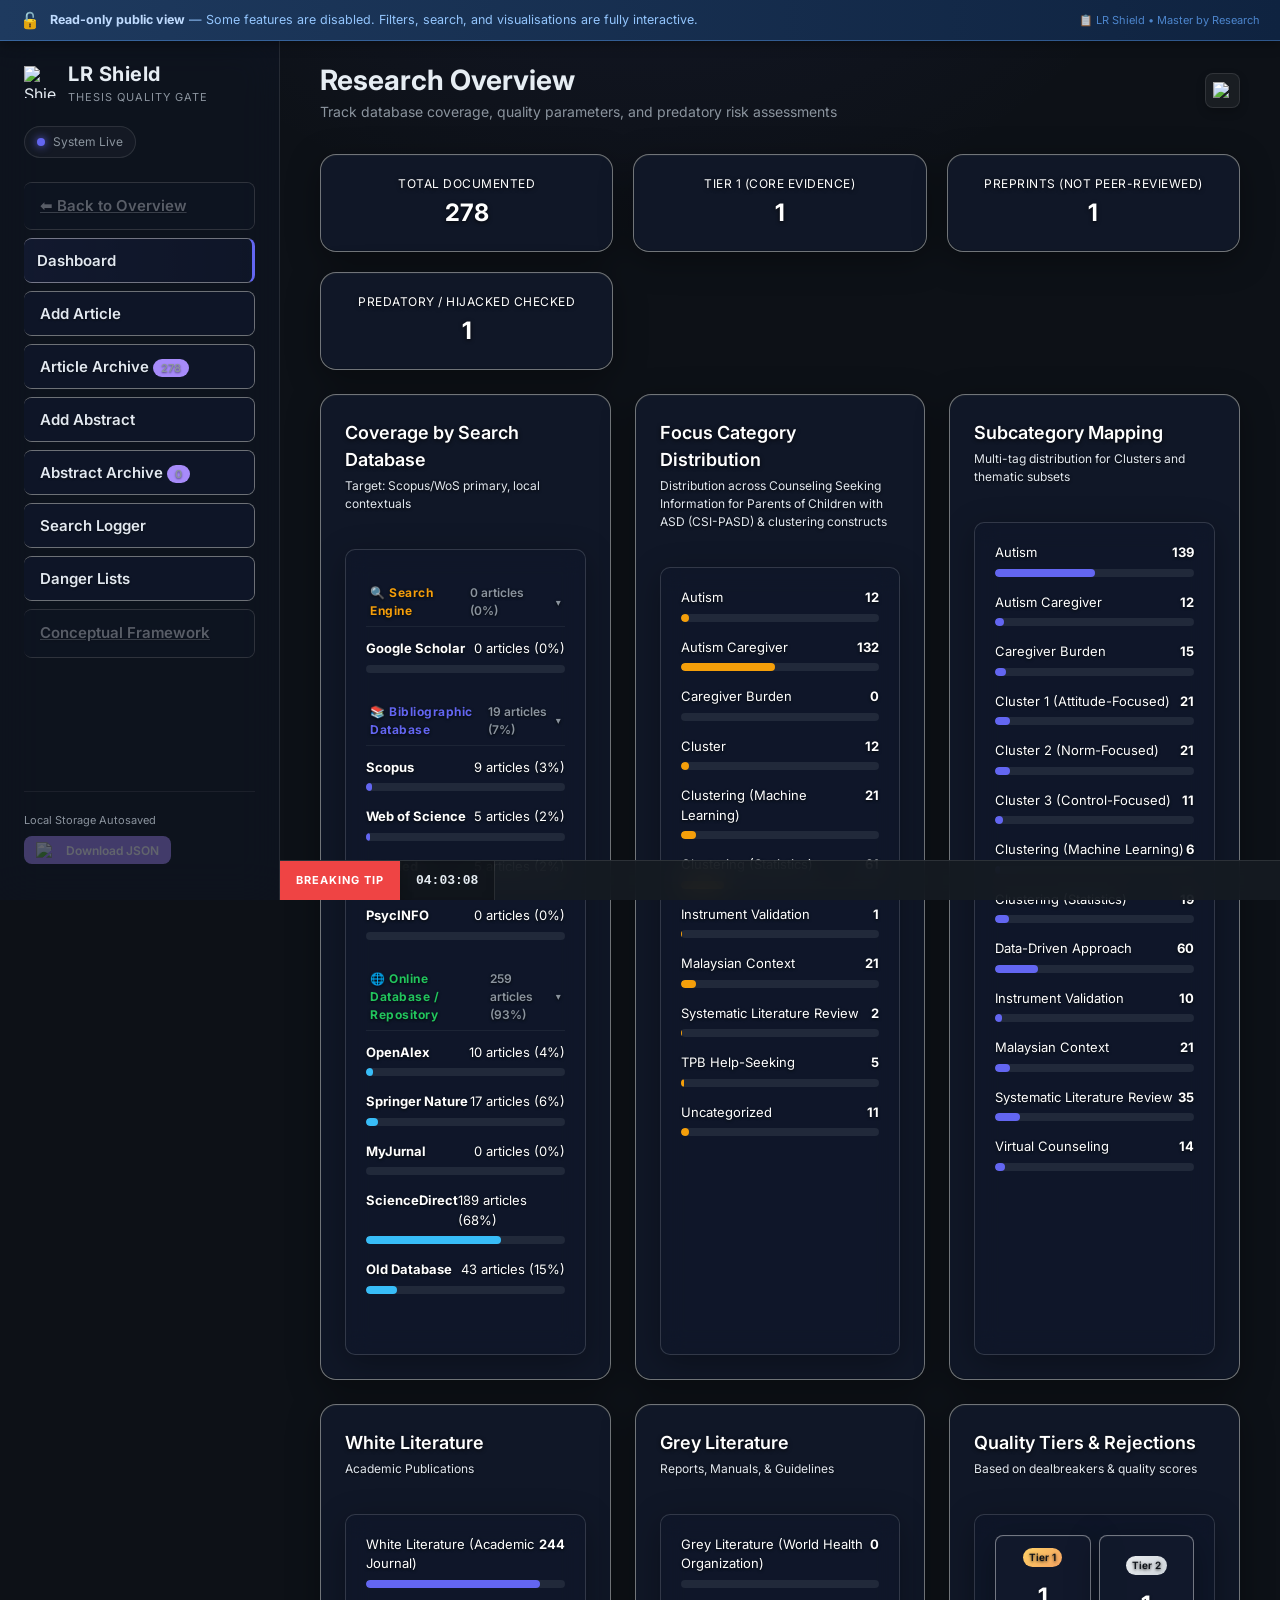
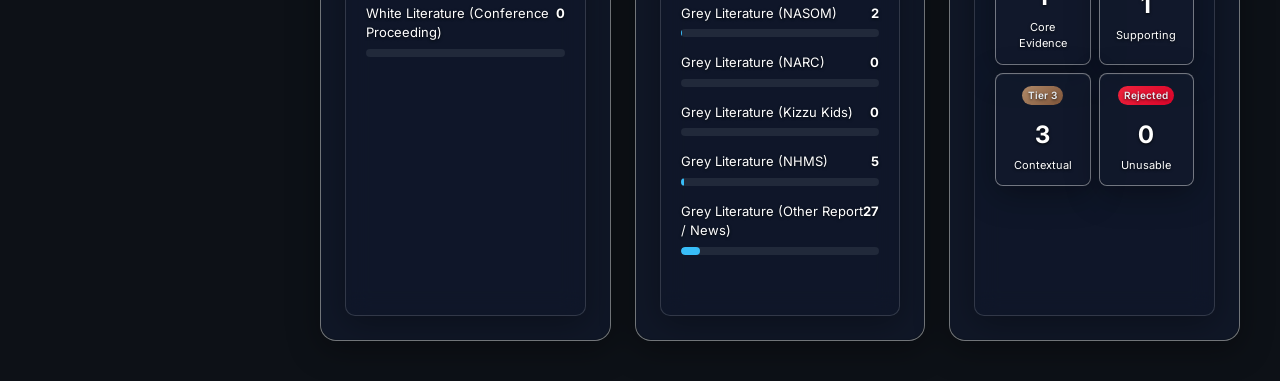
==== commit 4fa160f3: "Sync syntax error fix to public docs" ====
--- a/docs/index.html
+++ b/docs/index.html
@@ -15,16 +15,7 @@
   <link href="https://fonts.googleapis.com/css2?family=Inter:wght@300;400;500;600;700&family=Outfit:wght@400;500;600;700;800&family=Ubuntu:wght@300;400;500;700&display=swap" rel="stylesheet">
   <!-- Stylesheet -->
   <script type="module" crossorigin>(function(){const e=document.createElement("link").relList;if(e&&e.supports&&e.supports("modulepreload"))return;for(const n of document.querySelectorAll('link[rel="modulepreload"]'))t(n);new MutationObserver(n=>{for(const i of n)if(i.type==="childList")for(const c of i.addedNodes)c.tagName==="LINK"&&c.rel==="modulepreload"&&t(c)}).observe(document,{childList:!0,subtree:!0});function a(n){const i={};return n.integrity&&(i.integrity=n.integrity),n.referrerPolicy&&(i.referrerPolicy=n.referrerPolicy),n.crossOrigin==="use-credentials"?i.credentials="include":n.crossOrigin==="anonymous"?i.credentials="omit":i.credentials="same-origin",i}function t(n){if(n.ep)return;n.ep=!0;const i=a(n);fetch(n.href,i)}})();const H=["arXiv","bioRxiv","medRxiv","PsyArXiv","SSRN","Research Square","Zenodo","Preprints.org","OSF Preprints"],F=["Academic Journals","Academic Publications","Academic Research Journals","Science Domain","Science Publishing Group","SciencePG","Sciencedomain International","WSEAS","David Publishing","OMICS Publishing Group","OMICS International","i-Manager Publications","Integrated Publishing Association","International Academic Journals","International Digital Organization for Scientific Information","IDOSI","International Journal of Scientific Research","International Journal of Research","International Journal of Advanced Research","Journal of Scientific Research and Reports","Lambert Academic Publishing","Pensee Journal","Research India Publications","Hikari Ltd","Innovare Academic Sciences","AENSI","American-Eurasian Network for Scientific Information","Global Journals Inc.","Apex Journal","Blue Eyes Intelligence Engineering","Bonfring","Clute Institute","InTechOpen","Kalyan Publishers","Medwell Journals","NobleResearch Publisher","Sciedu Press","Sphinxs Education","Zant World Press","Macrothink Institute","EconJournals","Allied Academies","Open Access Library","OALib","Austin Publishing Group","Baishideng Publishing Group","Biomedical Informatics","BioMed Research International","CENIM","Center for Promoting Ideas","Centre for Info Bio Technology","Universal Journal of Education","Horizon Research Publishing","HRMS","HRMARS"],U=["Jokull Journal","Sylwan","Wulfenia","Afinidad","Terapevticheskii Arkhiv","Kardioliya","Voprosy Kurortologii","Revue Scientifique","La PensÃ©e","Bothalia","Kisna","Caspian Journal of Applied Sciences","Management Science Letters","Information Sciences Letters","Cadernos de Geografia","Interciencia","Adalia","Emergencias","Pediatrics International (Fake)","Journal of Technology (Fake)","Texas Journal of Science (Fake)","Mitteilungen Klosterneuburg (Fake)","National Academy Science Letters (Fake)","Bradia","Vitae"],q=(window.AUTO_DATABASES||["Scopus","Web of Science","PubMed","PsycINFO","Springer Nature","MyJurnal","Google Scholar","OpenAlex"]),_=(window.AUTO_CATEGORIES||["World Health Organization (WHO)","National Autism Society of Malaysia (NASOM)","National Autism Resource Centre (NARC)","Kizzu Kids","Autism","Autism Caregiver","Clustering (Machine Learning)","Clustering (Statistics)","Malaysian Context","PDFs","TPB Help-Seeking","Virtual Counseling","Systematic Literature Review","Caregiver Burden"]),G=[{id:"log-1",query:'("autism" OR "ASD") AND ("caregiver" OR "parent") AND ("cluster analysis" OR "profiling")',database:"Scopus",date:"2026-06-01",results:142,notes:"Primary search string for caregiver phenotypes."},{id:"log-2",query:'("theory of planned behavior" OR "TPB") AND ("counseling" OR "help-seeking") AND ("caregiver")',database:"PubMed",date:"2026-06-02",results:68,notes:"Help-seeking constructs validation search."}],W=[{id:"q1",text:"Journal verified in Scopus/WoS/DOAJ",type:"indicator"},{id:"q2",text:"Not on Beall's List or hijacked journal list",type:"dealbreaker"},{id:"q3",text:"Not retracted (checked Retraction Watch)",type:"dealbreaker"},{id:"q4",text:"Author affiliations verified (legitimate institution)",type:"indicator"},{id:"q5",text:"Peer-reviewed (not a preprint server)",type:"dealbreaker"},{id:"q6",text:"Sample size adequate for methods used (n &ge; 150 recommended for clustering)",type:"indicator"},{id:"q7",text:"Statistical assumptions reported (normality, multi-collinearity, etc.)",type:"indicator"},{id:"q8",text:"Effect sizes reported (not just p-values)",type:"indicator"},{id:"q9",text:"Instruments validated for target population (e.g., Counseling Seeking Information for Parents of Children with ASD (CSI-PASD) 27-item)",type:"indicator"},{id:"q10",text:"Limitations honestly discussed",type:"indicator"},{id:"q11",text:"Recency: Published within last 10 years (or classic/foundational)",type:"indicator"}];let d=[],f=[],y={predatoryList:[...F],hijackedList:[...U],preprintList:[...H]},m={identified:250,otherSources:10,duplicatesRemoved:40,excluded:150,fullTextExcluded:45};function K(o,e){const a=[];let t,n,i;for(t=0;t<=o.length;t++)a[t]=[t];for(n=0;n<=e.length;n++)a[0][n]=n;for(t=1;t<=o.length;t++)for(n=1;n<=e.length;n++)i=o[t-1]===e[n-1]?0:1,a[t][n]=Math.min(a[t-1][n]+1,a[t][n-1]+1,a[t-1][n-1]+i);return a[o.length][e.length]}function k(o,e){const a=o.toLowerCase().trim(),t=e.toLowerCase().trim();if(a===t)return 100;const n=Math.max(a.length,t.length);if(n===0)return 100;const i=K(a,t);return(n-i)/n*100}function C(o){if(!o)return{status:"safe",reason:""};const e=o.trim().toLowerCase();for(const a of y.preprintList)if(e.includes(a.toLowerCase())||k(e,a)>85)return{status:"warning",reason:`Preprint Server detected (${a}). Marked as non-peer-reviewed by default.`};for(const a of y.hijackedList)if(e.includes(a.toLowerCase())||k(e,a)>85)return{status:"danger",reason:`Matches known hijacked journal: "${a}".`};for(const a of y.predatoryList)if(e.includes(a.toLowerCase())||k(e,a)>85)return{status:"danger",reason:`Matches Beall's List publisher registry: "${a}".`};return{status:"safe",reason:"Journal not found in predatory or hijacked registries."}}function M(o){const e=o.length,a=o.includes("q2"),t=o.includes("q3"),n=o.includes("q5");let i="Reject",c="";return!a||!t?(i="Reject",c="Violates critical safety dealbreakers (predatory or retracted status). Unusable in thesis."):n?e>=9?(i="Tier 1 (Core)",c="High quality primary literature. Highly suitable for central evidence (RO1/RO2/RO3)."):e>=6?(i="Tier 2 (Supporting)",c="Moderate quality evidence. Suitable for supporting literature or discussion cross-referencing."):e>=3?(i="Tier 3 (Contextual)",c="Lower score. Useful for background, introductory, or historical context in Chapter 1/2."):(i="Reject",c="Too few quality standards passed. Recommended to exclude."):(i="Tier 3 (Contextual)",c="Preprint / Non-peer-reviewed source. Can only be cited for broad context, never as core evidence."),{score:e,recommendedTier:i,tierDesc:c}}function V(){const o=localStorage.getItem("lr_shield_articles"),e=localStorage.getItem("lr_shield_logs"),a=localStorage.getItem("lr_shield_settings"),t=localStorage.getItem("lr_shield_prisma");o&&(d=JSON.parse(o))
-        const s10Files = ["s10560-026-01097-3.pdf", "s10566-025-09874-4.pdf", "s10803-025-06725-y.pdf", "s10803-025-06781-4.pdf", "s10803-025-06890-0.pdf", "s10803-025-06928-3.pdf", "s10803-025-07126-x.pdf"];
-        d.forEach(art => {
-            if (art._filename && s10Files.includes(art._filename)) {
-                if (!art.qualityChecks) art.qualityChecks = [];
-                if (!art.qualityChecks.includes("q5")) {
-                    art.qualityChecks.push("q5");
-                }
-            }
-        });
-        ,e?f=JSON.parse(e):f=[...G],a&&(y=JSON.parse(a)),t&&(m=JSON.parse(t))}function h(){localStorage.setItem("lr_shield_articles",JSON.stringify(d)),localStorage.setItem("lr_shield_logs",JSON.stringify(f)),localStorage.setItem("lr_shield_settings",JSON.stringify(y)),localStorage.setItem("lr_shield_prisma",JSON.stringify(m)),$(),v(),N()}function z(){d.length>0&&d.length%10===0&&(console.log("Autobackup triggered..."),A(`lr_shield_autobackup_${d.length}_items.json`))}function A(o="lr_shield_backup.json"){const e={articles:d,searchLogs:f,settings:y,prismaMetrics:m,exportDate:new Date().toISOString()},a="data:text/json;charset=utf-8,"+encodeURIComponent(JSON.stringify(e,null,2)),t=document.createElement("a");t.setAttribute("href",a),t.setAttribute("download",o),document.body.appendChild(t),t.click(),t.remove()}window.dashFilterDb=window.dashFilterDb||null;window.dashFilterCat=window.dashFilterCat||null;window.$=$;function $(){const filteredD=d.filter(r=>{if(window.dashFilterDb&&r.database!==window.dashFilterDb)return!1;if(window.dashFilterCat&&r.category!==window.dashFilterCat)return!1;if(window.dashFilterSubcat&&(!r.subcategories||!(Array.isArray(r.subcategories) ? r.subcategories : String(r.subcategories).split(",")).map(x=>x.trim()).includes(window.dashFilterSubcat)))return!1;return!0});document.getElementById("stat-total-articles").textContent=filteredD.length,document.getElementById("nav-archive-count").textContent=d.length;const o=filteredD.filter(c=>c.tier==="Tier 1 (Core)").length;document.getElementById("stat-tier1-count").textContent=o;const e=filteredD.filter(c=>!(c.qualityChecks||[]).includes("q5")).length;document.getElementById("stat-preprint-count").textContent=e;const a=filteredD.filter(c=>(c.dangerFlags&&c.dangerFlags.status)==="danger").length;document.getElementById("stat-danger-count").textContent=a;const t=document.getElementById("stat-danger-card");a>0?t.classList.add("pulse-danger"):t.classList.remove("pulse-danger");const btnC=document.getElementById("cancel-filter-btn");if(btnC)btnC.style.display=(window.dashFilterDb||window.dashFilterCat||window.dashFilterSubcat)?"flex":"none";const btnC2=document.getElementById("cancel-filter-btn2");if(btnC2)btnC2.style.display=(window.dashFilterDb||window.dashFilterCat||window.dashFilterSubcat)?"flex":"none";const n=document.getElementById("db-coverage-list");
+,e?f=JSON.parse(e):f=[...G],a&&(y=JSON.parse(a)),t&&(m=JSON.parse(t))}function h(){localStorage.setItem("lr_shield_articles",JSON.stringify(d)),localStorage.setItem("lr_shield_logs",JSON.stringify(f)),localStorage.setItem("lr_shield_settings",JSON.stringify(y)),localStorage.setItem("lr_shield_prisma",JSON.stringify(m)),$(),v(),N()}function z(){d.length>0&&d.length%10===0&&(console.log("Autobackup triggered..."),A(`lr_shield_autobackup_${d.length}_items.json`))}function A(o="lr_shield_backup.json"){const e={articles:d,searchLogs:f,settings:y,prismaMetrics:m,exportDate:new Date().toISOString()},a="data:text/json;charset=utf-8,"+encodeURIComponent(JSON.stringify(e,null,2)),t=document.createElement("a");t.setAttribute("href",a),t.setAttribute("download",o),document.body.appendChild(t),t.click(),t.remove()}window.dashFilterDb=window.dashFilterDb||null;window.dashFilterCat=window.dashFilterCat||null;window.$=$;function $(){const filteredD=d.filter(r=>{if(window.dashFilterDb&&r.database!==window.dashFilterDb)return!1;if(window.dashFilterCat&&r.category!==window.dashFilterCat)return!1;if(window.dashFilterSubcat&&(!r.subcategories||!(Array.isArray(r.subcategories) ? r.subcategories : String(r.subcategories).split(",")).map(x=>x.trim()).includes(window.dashFilterSubcat)))return!1;return!0});document.getElementById("stat-total-articles").textContent=filteredD.length,document.getElementById("nav-archive-count").textContent=d.length;const o=filteredD.filter(c=>c.tier==="Tier 1 (Core)").length;document.getElementById("stat-tier1-count").textContent=o;const e=filteredD.filter(c=>!(c.qualityChecks||[]).includes("q5")).length;document.getElementById("stat-preprint-count").textContent=e;const a=filteredD.filter(c=>(c.dangerFlags&&c.dangerFlags.status)==="danger").length;document.getElementById("stat-danger-count").textContent=a;const t=document.getElementById("stat-danger-card");a>0?t.classList.add("pulse-danger"):t.classList.remove("pulse-danger");const btnC=document.getElementById("cancel-filter-btn");if(btnC)btnC.style.display=(window.dashFilterDb||window.dashFilterCat||window.dashFilterSubcat)?"flex":"none";const btnC2=document.getElementById("cancel-filter-btn2");if(btnC2)btnC2.style.display=(window.dashFilterDb||window.dashFilterCat||window.dashFilterSubcat)?"flex":"none";const n=document.getElementById("db-coverage-list");
 n.innerHTML="";
 const DB_GROUPS=[
   {label:"&#128269; Search Engine",sources:["Google Scholar"],color:"#f59e0b",fillClass:"warning-fill"},
@@ -2714,5 +2705,31 @@
     });
   </script>
 
+
+<script>
+    (function() {
+        try {
+            let o = localStorage.getItem("lr_shield_articles");
+            if (o) {
+                let d = JSON.parse(o);
+                let changed = false;
+                const spFiles = ["s10560-026-01097-3.pdf", "s10566-025-09874-4.pdf", "s10803-025-06725-y.pdf", "s10803-025-06781-4.pdf", "s10803-025-06890-0.pdf", "s10803-025-06928-3.pdf", "s10803-025-07126-x.pdf"];
+                d.forEach(art => {
+                    if (art._filename && spFiles.includes(art._filename)) {
+                        if (!art.qualityChecks) art.qualityChecks = [];
+                        if (!art.qualityChecks.includes("q5")) {
+                            art.qualityChecks.push("q5");
+                            changed = true;
+                        }
+                    }
+                });
+                if (changed) {
+                    localStorage.setItem("lr_shield_articles", JSON.stringify(d));
+                    setTimeout(() => window.location.reload(), 100);
+                }
+            }
+        } catch(e) {}
+    })();
+</script>
 </body>
 </html>
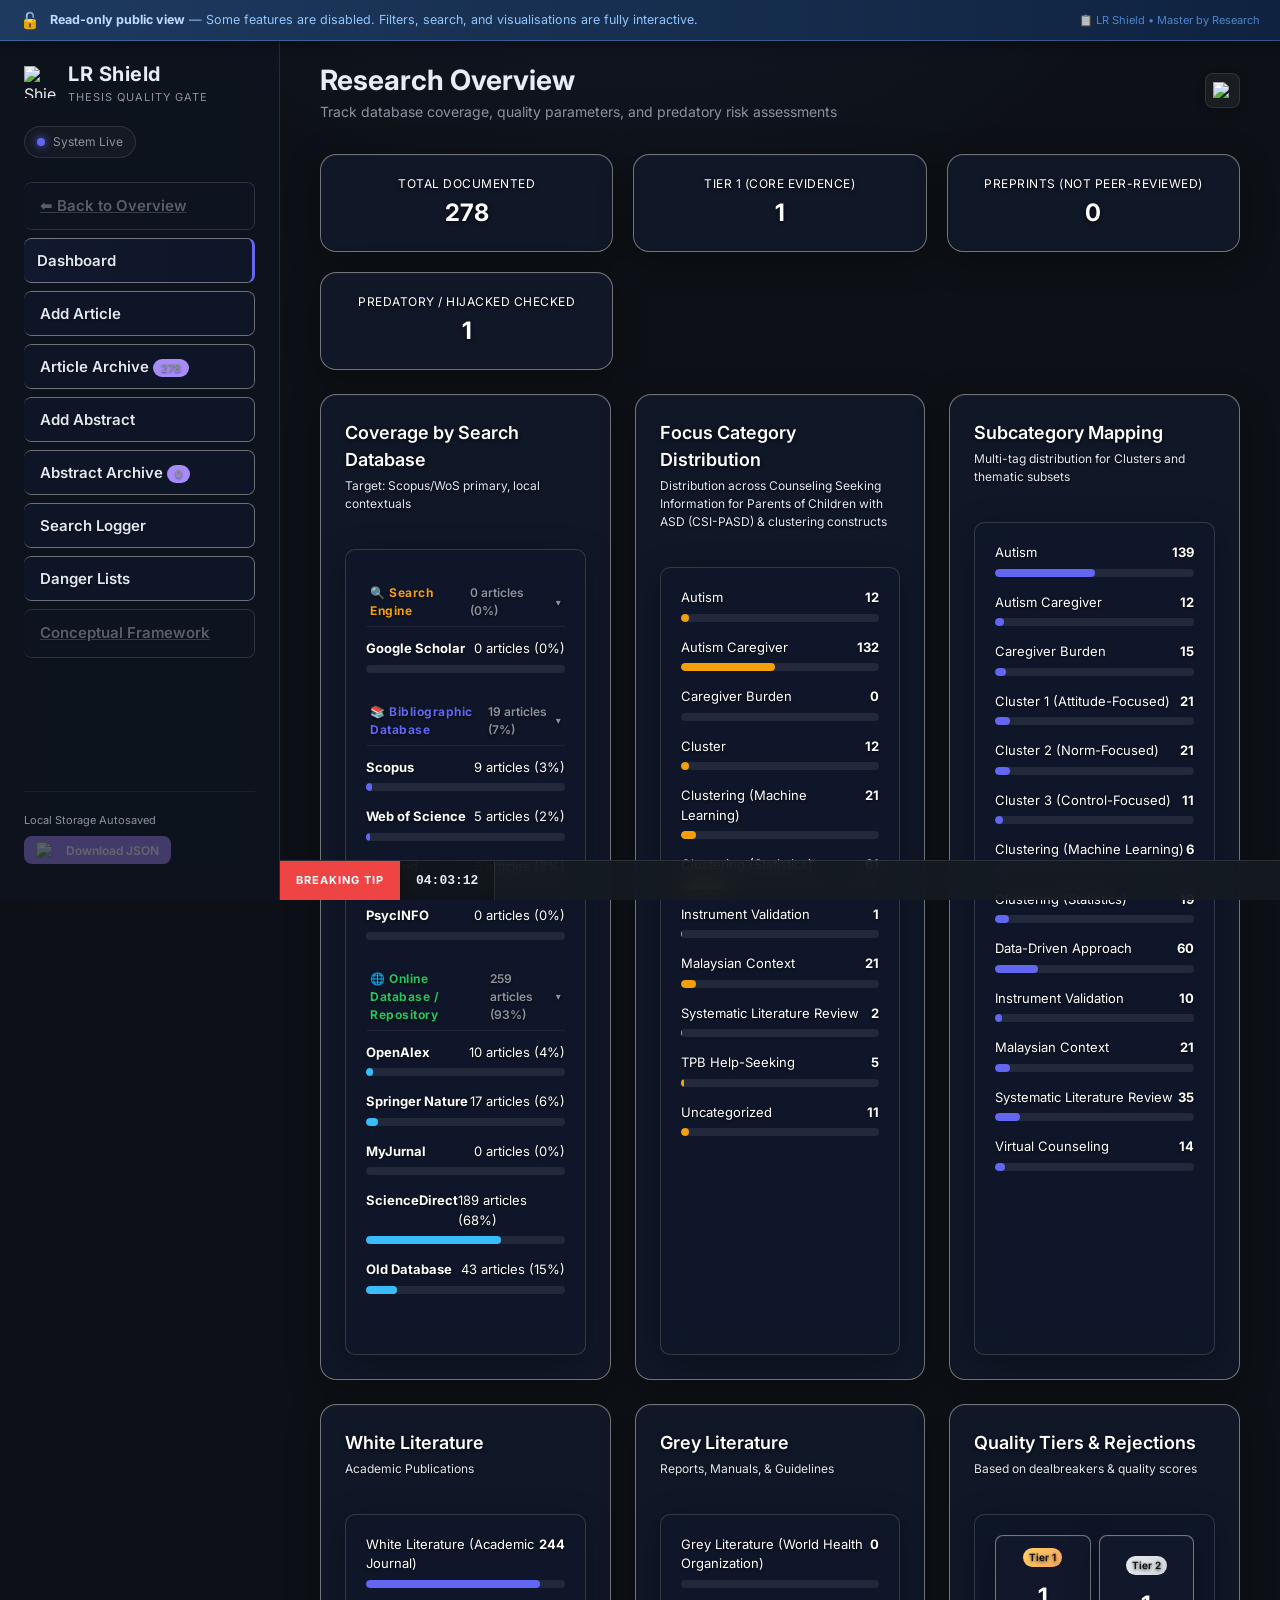
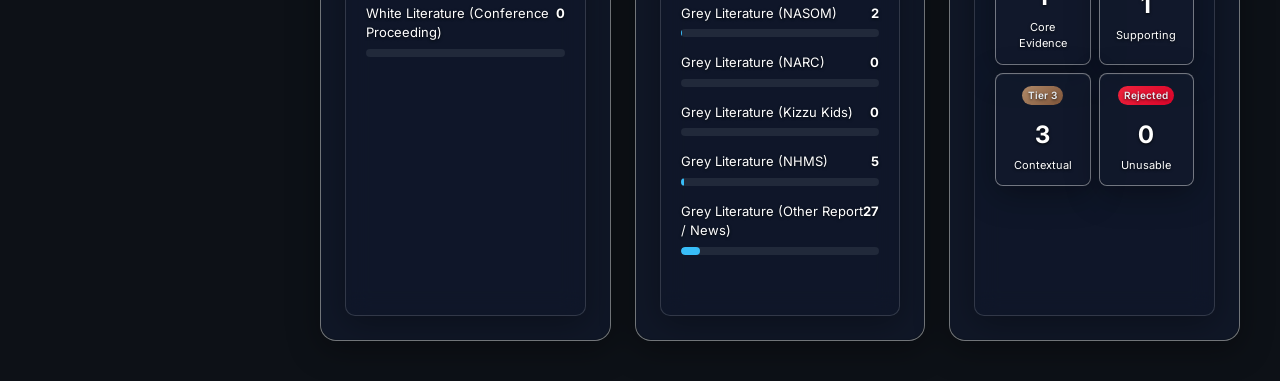
==== commit df48adda: "Enhance safe fix to check filename as well as _filename" ====
--- a/docs/index.html
+++ b/docs/index.html
@@ -2715,7 +2715,7 @@
                 let changed = false;
                 const spFiles = ["s10560-026-01097-3.pdf", "s10566-025-09874-4.pdf", "s10803-025-06725-y.pdf", "s10803-025-06781-4.pdf", "s10803-025-06890-0.pdf", "s10803-025-06928-3.pdf", "s10803-025-07126-x.pdf"];
                 d.forEach(art => {
-                    if (art._filename && spFiles.includes(art._filename)) {
+                    if ((art._filename && spFiles.includes(art._filename)) || (art.filename && spFiles.includes(art.filename))) {
                         if (!art.qualityChecks) art.qualityChecks = [];
                         if (!art.qualityChecks.includes("q5")) {
                             art.qualityChecks.push("q5");
